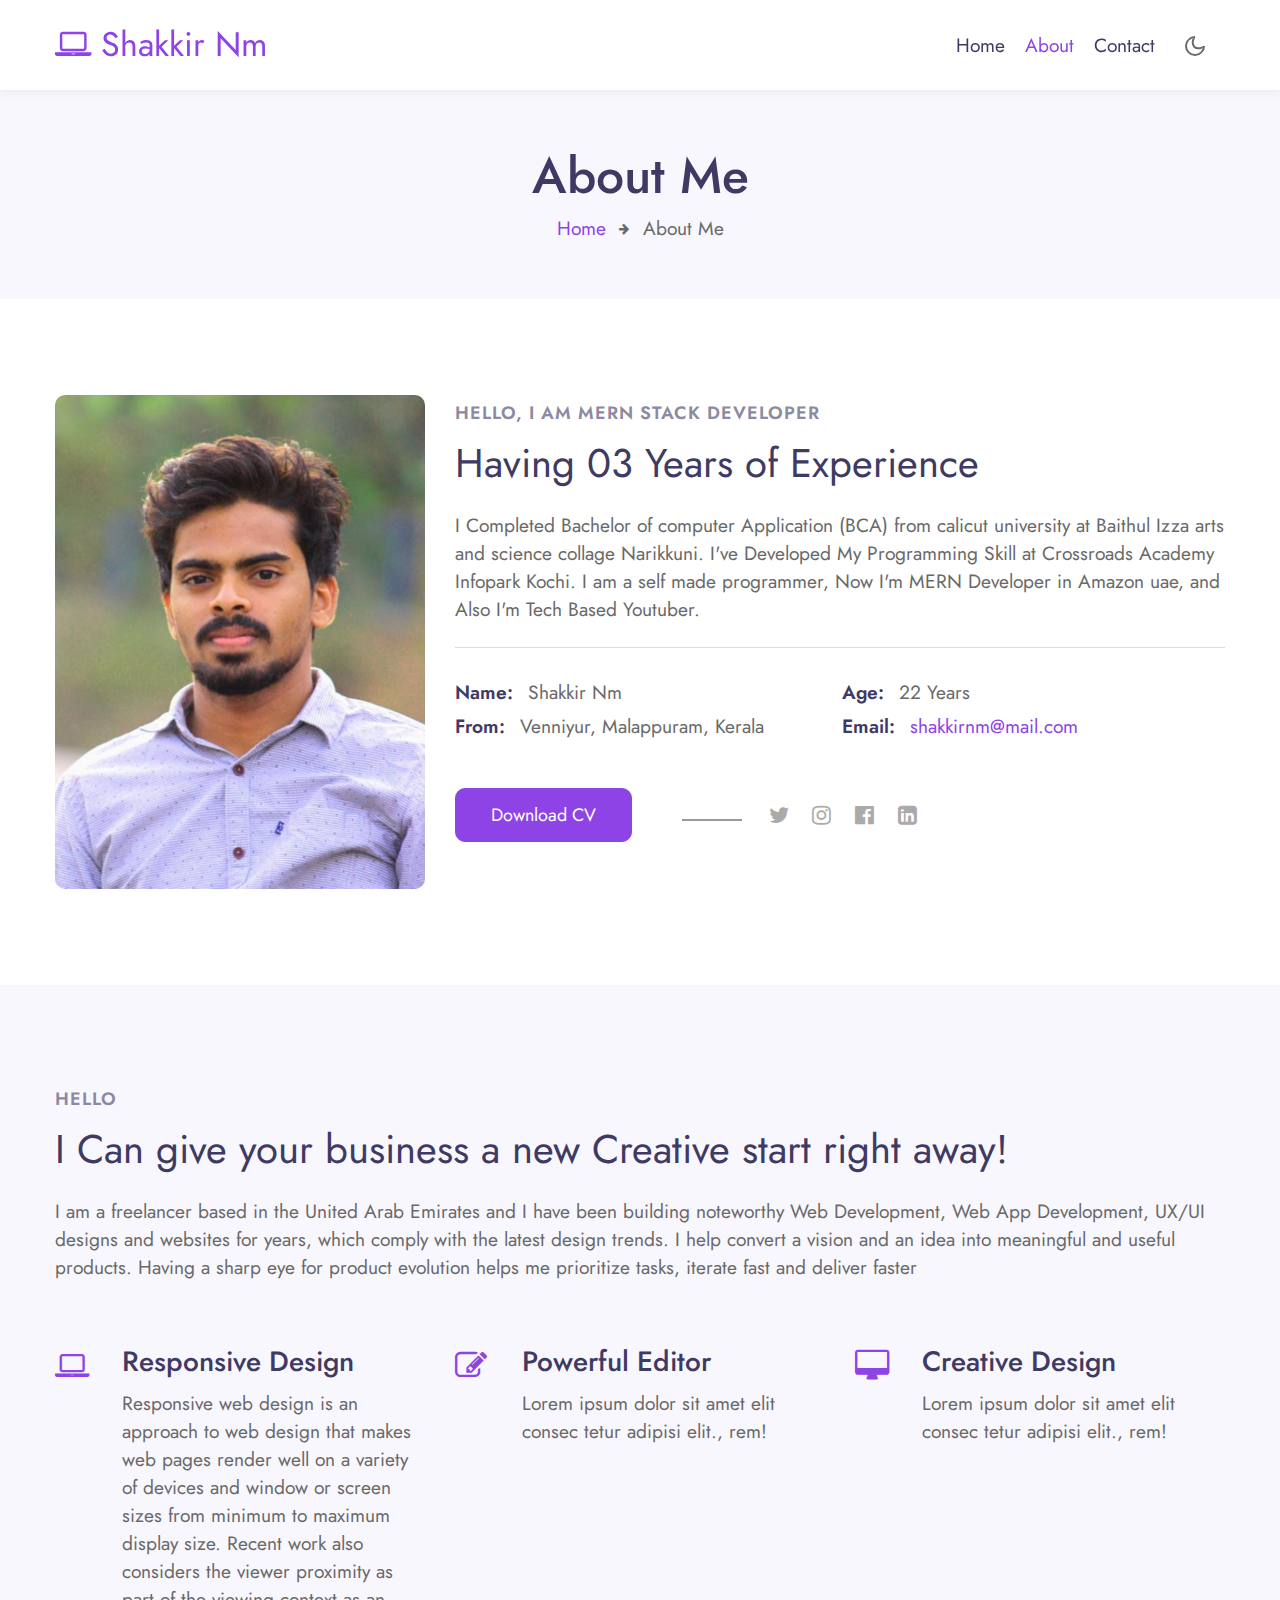
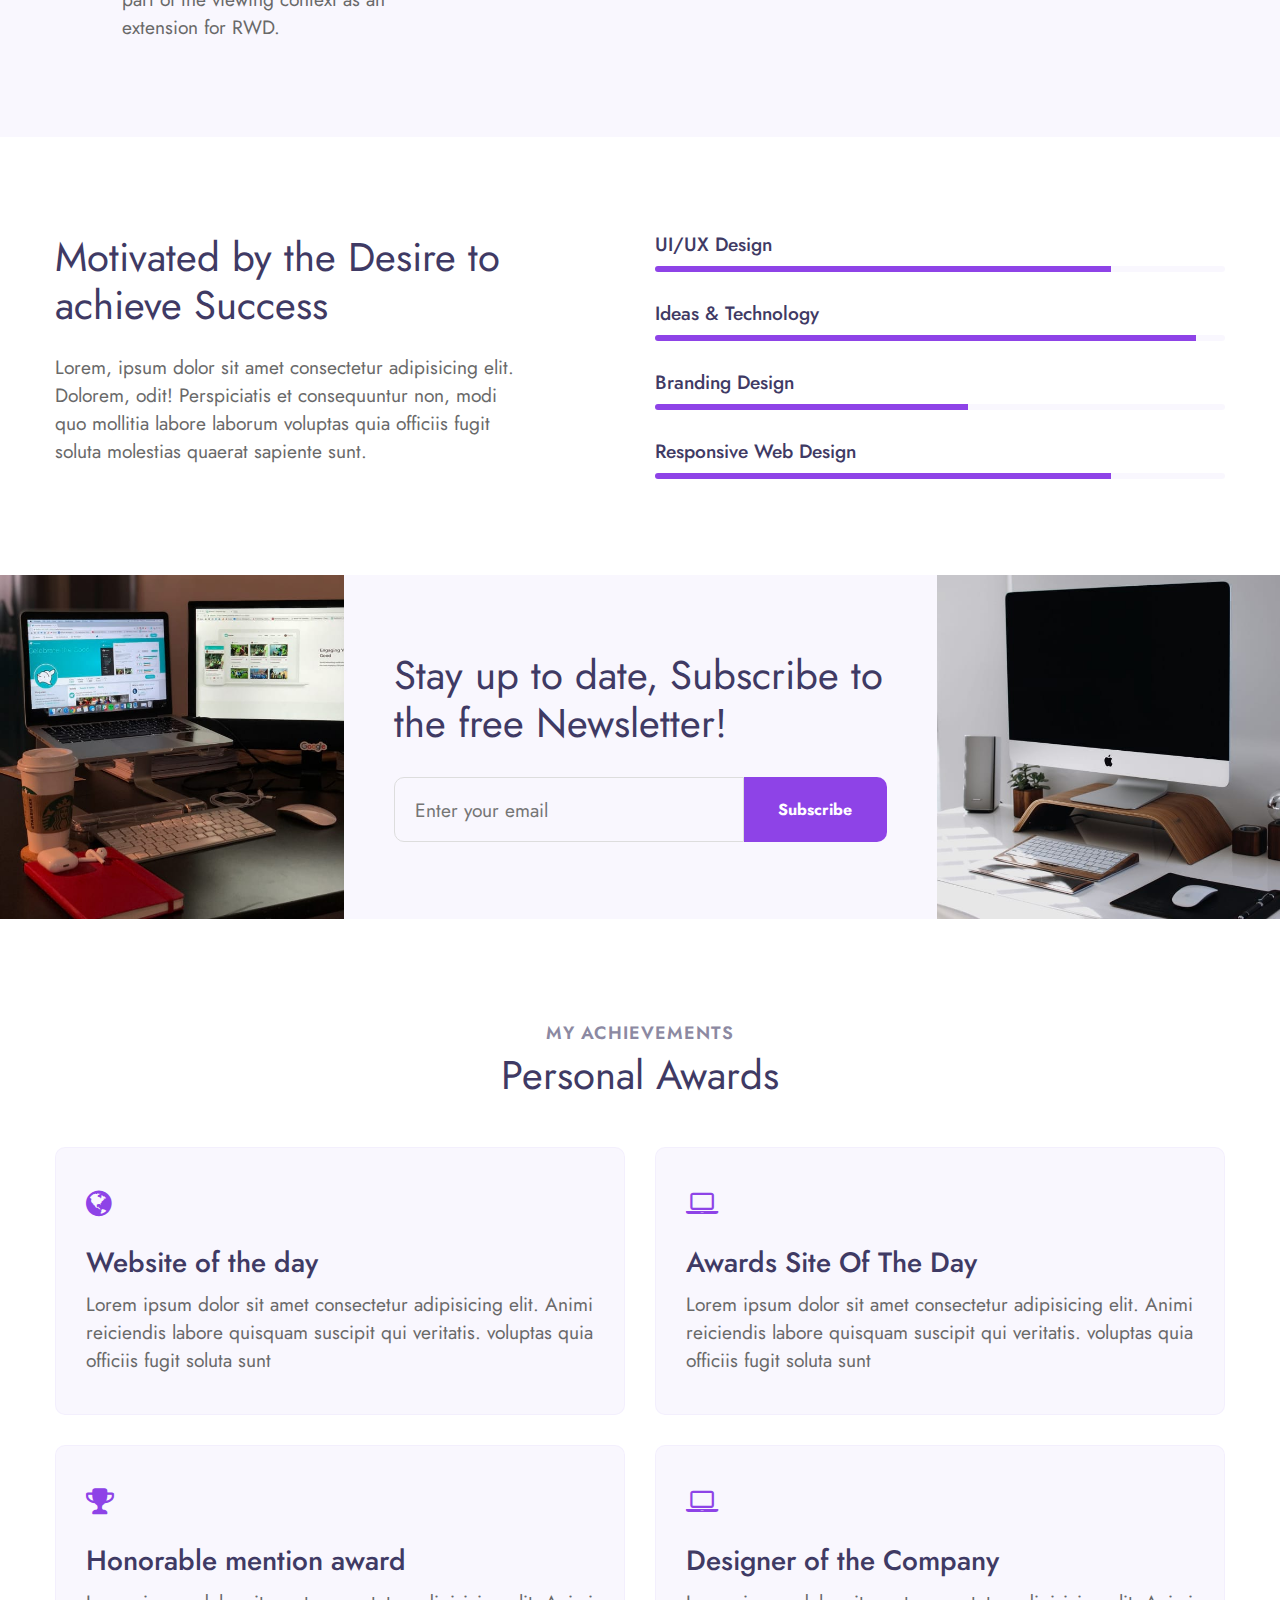
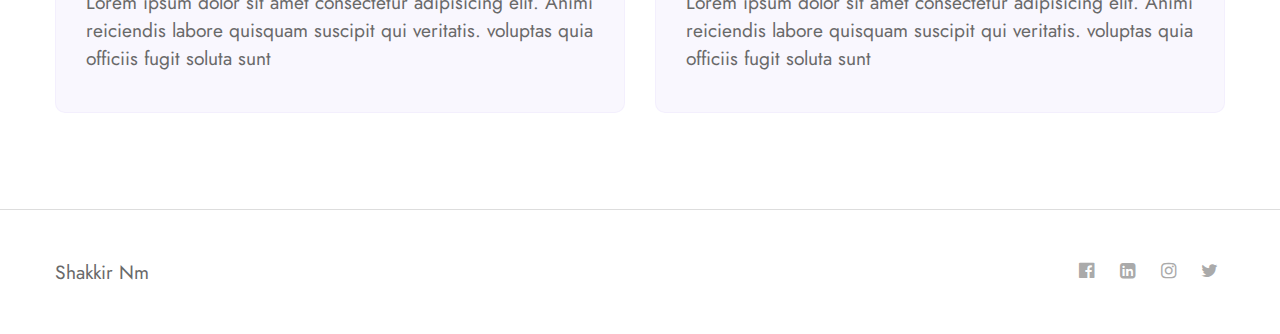
==== about.html @ e888b10f "first commit" ====
<!--
Author: W3layouts
Author URL: http://w3layouts.com
-->
<!doctype html>
<html lang="en">

<head>
  <!-- Required meta tags -->
  <meta charset="utf-8">
  <meta name="viewport" content="width=device-width, initial-scale=1, shrink-to-fit=no">

  <title>Shakkir Nm Personal Portfolio Category Bootstrap Responsive Website Template | About : W3layouts</title>

  <!-- google fonts -->  
  <link href="//fonts.googleapis.com/css2?family=Jost:wght@300;400;600&display=swap" rel="stylesheet">

  <!-- page icon --> 
  <link rel = "icon" href ="assets/images/icon.png" type ="image" sizes="16x16">

  <!-- Template CSS -->
  <link rel="stylesheet" href="assets/css/style-starter.css">

</head>

<body>
<!-- header -->
<header id="site-header" class="fixed-top">
  <div class="container">
      <nav class="navbar navbar-expand-lg stroke">
          <a class="navbar-brand" href="index.html">
              <span class="fa fa-laptop"></span> Shakkir Nm
          </a>
          <!-- if logo is image enable this   
      <a class="navbar-brand" href="#index.html">
          <img src="image-path" alt="Your logo" title="Your logo" style="height:35px;" />
      </a> -->
          <button class="navbar-toggler  collapsed bg-gradient" type="button" data-toggle="collapse"
              data-target="#navbarTogglerDemo02" aria-controls="navbarTogglerDemo02" aria-expanded="false"
              aria-label="Toggle navigation">
              <span class="navbar-toggler-icon fa icon-expand fa-bars"></span>
              <span class="navbar-toggler-icon fa icon-close fa-times"></span>
              </span>
          </button>

          <div class="collapse navbar-collapse" id="navbarTogglerDemo02">
              <ul class="navbar-nav ml-auto">
                  <li class="nav-item @@home__active">
                      <a class="nav-link" href="index.html">Home <span class="sr-only">(current)</span></a>
                  </li>
                  <li class="nav-item active">
                      <a class="nav-link" href="about.html">About</a>
                  </li>
                  <li class="nav-item @@contact__active">
                      <a class="nav-link" href="contact.html">Contact</a>
                  </li>
              </ul>
          </div>
          <!-- toggle switch for light and dark theme -->
          <div class="mobile-position">
              <nav class="navigation">
                  <div class="theme-switch-wrapper">
                      <label class="theme-switch" for="checkbox">
                          <input type="checkbox" id="checkbox">
                          <div class="mode-container">
                              <i class="gg-sun"></i>
                              <i class="gg-moon"></i>
                          </div>
                      </label>
                  </div>
              </nav>
          </div>
          <!-- //toggle switch for light and dark theme -->
      </nav>
  </div>
</header>
<!-- //header -->

<!-- about breadcrumb -->
<section class="w3l-about-breadcrumb text-center">
    <div class="breadcrumb-bg breadcrumb-bg-about py-sm-5 py-4">
        <div class="container py-2">
            <h2 class="title">About Me</h2>
            <ul class="breadcrumbs-custom-path mt-2">
                <li><a href="#url">Home</a></li>
                <li class="active"><span class="fa fa-arrow-right mx-2" aria-hidden="true"></span> About Me </li>
            </ul>
        </div>
    </div>
</section>
<!-- //about breadcrumb -->

<!-- about page about section -->
<section class="w3l-aboutblock1" id="about">
    <div class="midd-w3 py-5">
        <div class="container py-lg-5 py-md-3">
            <div class="row">
                <div class="col-lg-4">
                    <div class="position-relative">
                        <img src="assets/images/myphoto1.jpg" alt="" class="radius-image img-fluid">
                    </div>
                </div>
                <div class="col-lg-8 mt-lg-0 mt-5">
                    <h5 class="title-small mb-2">Hello, I am MERN Stack Developer</h5>
                    <h3 class="title-big">Having 03 Years of Experience</h3>
                    <p class="mt-4">I Completed Bachelor of computer Application (BCA) from calicut university at Baithul Izza arts and science collage Narikkuni.
                       I've Developed My Programming Skill at Crossroads Academy Infopark Kochi. I am a self made programmer, Now I'm MERN Developer in Amazon uae, and Also I'm Tech Based Youtuber. </p>
                    <div class="my-info mt-4">
                        <div class="single-info"><span>Name:</span>
                            <p>Shakkir Nm</p>
                        </div>
                        <div class="single-info"><span>Age:</span>
                            <p>22 Years</p>
                        </div>
                        <div class="single-info"><span>From:</span>
                            <p>Venniyur, Malappuram, Kerala</p>
                        </div>
                        <div class="single-info"><span>Email:</span>
                            <p><a href="mailto:shakkirnm@mail.com">shakkirnm@mail.com</a></p>
                        </div>
                    </div>
                    <div class="my-social mt-lg-5 mt-4">
                        <a href="#download" class="btn btn-style btn-primary">Download CV</a>
                        <ul class="social m-0 p-0">
                            <li><a href="#twitter"><span class="fa fa-twitter"></span></a></li>
                            <li><a href="#instagram"><span class="fa fa-instagram"></span></a></li>
                            <li><a href="#facebook"><span class="fa fa-facebook-official"></span></a></li>
                            <li><a href="#linkedin"><span class="fa fa-linkedin-square"></span></a></li>
                          </ul>
                    </div>
                </div>
            </div>
        </div>
    </div>
</section>
<!-- //about page about section -->

<!-- about page second section -->
<div class="py-5 w3l-resume">
    <div class="container py-lg-5 py-3">
        <h5 class="title-small mb-2"> Hello</h5>
        <h3 class="title-big mb-4">I Can give your business a new Creative start right away! </h3>
        <p>I am a freelancer based in the United Arab Emirates and I have been building noteworthy Web Development, Web App Development, UX/UI designs and websites
            for years, which comply with the latest design trends. I help convert a vision and an idea into meaningful
            and useful products. Having a sharp eye for product evolution helps me prioritize tasks, iterate fast and
            deliver faster</p>
        <div class="row features-w3pvt-main mt-5 pt-md-3" id="features">
            <div class="col-lg-4 col-md-6 feature-gird">
                <div class="row features-hny-inner-gd">
                    <div class="col-md-2 col-2 featured_grid_left">
                        <div class="icon_left_grid">
                            <span class="fa fa-laptop" aria-hidden="true"></span>
                        </div>
                    </div>
                    <div class="col-md-10 col-10 featured_grid_right_info">
                        <h4><a class="link-hny" href="#url">Responsive Design </a></h4>
                        <p>Responsive web design is an approach to web design that makes web pages render well on a variety of devices and window or screen sizes from minimum to maximum display size. Recent work also considers the viewer proximity as part of the viewing context as an extension for RWD.</p>
                    </div>
                </div>
            </div>
            <div class="col-lg-4 col-md-6 feature-gird mt-md-0 mt-4">
                <div class="row features-hny-inner-gd">
                    <div class="col-md-2 col-2 featured_grid_left">
                        <div class="icon_left_grid">
                            <span class="fa fa-pencil-square-o" aria-hidden="true"></span>
                        </div>
                    </div>
                    <div class="col-md-10 col-10 featured_grid_right_info">
                        <h4><a class="link-hny" href="#url">Powerful Editor </a></h4>
                        <p>Lorem ipsum dolor sit amet elit consec tetur adipisi elit., rem!</p>
                    </div>
                </div>
            </div>
            <div class="col-lg-4 col-md-6 feature-gird mt-lg-0 mt-md-5 mt-4">
                <div class="row features-hny-inner-gd">
                    <div class="col-md-2 col-2 featured_grid_left">
                        <div class="icon_left_grid">
                            <span class="fa fa-desktop" aria-hidden="true"></span>
                        </div>
                    </div>
                    <div class="col-md-10 col-10 featured_grid_right_info">
                        <h4><a class="link-hny" href="#url">Creative Design </a></h4>
                        <p>Lorem ipsum dolor sit amet elit consec tetur adipisi elit., rem!</p>
                    </div>
                </div>
            </div>

        </div>
    </div>
</div>
<!-- //about page about section -->

<!-- about page third section -->
<section class="w3l-content-6 py-5">
    <div class="content-6-mian py-lg-5 py-md-4">
        <div class="container">
            <div class="content-info-in row">
                <div class="content-gd col-lg-5">
                    <h3 class="title-big mb-4">Motivated by the Desire to achieve Success</h3>
                    <p>Lorem, ipsum dolor sit amet consectetur adipisicing elit. Dolorem, odit! Perspiciatis et
                        consequuntur non, modi quo mollitia labore laborum voluptas quia officiis fugit soluta molestias
                        quaerat sapiente sunt.
                    </p>
                </div>
                <div class="content-gd col-lg-6 offset-lg-1">
                    <div class="progress-info">
                        <h6 class="progress-tittle">UI/UX Design</h6>
                        <div class="progress">
                            <div class="progress-bar progress-bar-striped" role="progressbar" style="width: 80%"
                                aria-valuenow="80" aria-valuemin="0" aria-valuemax="100">
                            </div>
                        </div>
                    </div>
                    <div class="progress-info">
                        <h6 class="progress-tittle">Ideas & Technology
                        </h6>
                        <div class="progress">
                            <div class="progress-bar progress-bar-striped" role="progressbar" style="width: 95%"
                                aria-valuenow="95" aria-valuemin="0" aria-valuemax="100">
                            </div>
                        </div>
                    </div>
                    <div class="progress-info">
                        <h6 class="progress-tittle">Branding Design</h6>
                        <div class="progress">
                            <div class="progress-bar progress-bar-striped" role="progressbar" style="width: 55%"
                                aria-valuenow="55" aria-valuemin="0" aria-valuemax="100">
                            </div>
                        </div>
                    </div>
                    <div class="progress-info mb-0">
                        <h6 class="progress-tittle">Responsive Web Design</h6>
                        <div class="progress">
                            <div class="progress-bar progress-bar-striped" role="progressbar" style="width: 80%"
                                aria-valuenow="80" aria-valuemin="0" aria-valuemax="100">
                            </div>
                        </div>
                    </div>
                </div>
            </div>
        </div>
    </div>
</section>
<!-- about page third section -->

<!-- subscribe block -->
<div class="abouthy-img-grids">
    <div class="img-one">
        <img src="assets/images/g5.jpg" alt=" " class="img-fluid">
    </div>
    <div class="img-one content-mid">
        <h3 class="title-big"> Stay up to date, Subscribe to the free Newsletter! </h3>
        <form action="#url" method="GET" class="subscribe-form">
            <input type="email" name="email" placeholder="Enter your email" required>
            <button type="submit" class="btn">Subscribe</button>
          </form>

    </div>
    <div class="img-one">
        <img src="assets/images/g3.jpg" alt=" " class="img-fluid">
    </div>
</div>
<!-- //subscribe block -->

<!-- achievements block -->
<section class="w3l-services">
    <div class="w3l-achievements py-5" id="services">
        <div class="container py-lg-5">
            <h5 class="title-small text-center">My achievements</h5>
            <h3 class="title-big text-center mb-sm-5 mb-4">Personal Awards</h3>
            <div class="row">
                <div class="col-lg-6 item">
                    <div class="card">
                        <div class="box-wrap">
                            <div class="icon">
                                <span class="fa fa-globe"></span>
                            </div>
                            <h4><a href="#url">Website of the day</a></h4>
                            <p>Lorem ipsum dolor sit amet consectetur adipisicing elit. Animi reiciendis labore quisquam
                                suscipit qui veritatis. voluptas quia officiis fugit soluta sunt</p>
                        </div>
                    </div>
                </div>

                <div class="col-lg-6 item">
                    <div class="card">
                        <div class="box-wrap">
                            <div class="icon">
                                <span class="fa fa-laptop"></span>
                            </div>
                            <h4><a href="#url"> Awards Site Of The Day</a></h4>
                            <p>Lorem ipsum dolor sit amet consectetur adipisicing elit. Animi reiciendis labore quisquam
                                suscipit qui veritatis. voluptas quia officiis fugit soluta sunt</p>
                        </div>
                    </div>
                </div>

                <div class="col-lg-6 item">
                    <div class="card">
                        <div class="box-wrap mb-lg-0">
                            <div class="icon">
                                <span class="fa fa-trophy"></span>
                            </div>
                            <h4><a href="#url">Honorable mention award</a></h4>
                            <p>Lorem ipsum dolor sit amet consectetur adipisicing elit. Animi reiciendis labore quisquam
                                suscipit qui veritatis. voluptas quia officiis fugit soluta sunt</p>
                        </div>
                    </div>
                </div>

                <div class="col-lg-6 item">
                    <div class="card">
                        <div class="box-wrap mb-0">
                            <div class="icon">
                                <span class="fa fa-laptop"></span>
                            </div>
                            <h4><a href="#url">Designer of the Company</a></h4>
                            <p>Lorem ipsum dolor sit amet consectetur adipisicing elit. Animi reiciendis labore quisquam
                                suscipit qui veritatis. voluptas quia officiis fugit soluta sunt</p>
                        </div>
                    </div>
                </div>

            </div>
        </div>
    </div>
</section>
<!-- //achievements block -->

<!-- Footer -->
<section class="w3l-footer py-sm-5 py-4">
  <div class="container">
    <div class="footer-content">
      <div class="row">
        <div class="col-lg-8 footer-left">
          <p class="m-0">Shakkir Nm </p>
        </div>
        <div class="col-lg-4 footer-right text-lg-right text-center mt-lg-0 mt-3">
          <ul class="social m-0 p-0">
            <li><a href="#facebook"><span class="fa fa-facebook-official"></span></a></li>
            <li><a href="#linkedin"><span class="fa fa-linkedin-square"></span></a></li>
            <li><a href="#instagram"><span class="fa fa-instagram"></span></a></li>
            <li><a href="#twitter"><span class="fa fa-twitter"></span></a></li>
          </ul>
        </div>
      </div>
    </div>
  </div>

  <!-- move top -->
  <button onclick="topFunction()" id="movetop" title="Go to top">
    <span class="fa fa-angle-up"></span>
  </button>
  <script>
    // When the user scrolls down 20px from the top of the document, show the button
    window.onscroll = function () {
      scrollFunction()
    };

    function scrollFunction() {
      if (document.body.scrollTop > 20 || document.documentElement.scrollTop > 20) {
        document.getElementById("movetop").style.display = "block";
      } else {
        document.getElementById("movetop").style.display = "none";
      }
    }

    // When the user clicks on the button, scroll to the top of the document
    function topFunction() {
      document.body.scrollTop = 0;
      document.documentElement.scrollTop = 0;
    }
  </script>
  <!-- /move top -->
</section>
<!-- //Footer -->

<!-- all js scripts and files here -->

<script src="assets/js/theme-change.js"></script><!-- theme switch js (light and dark)-->

<script src="assets/js/jquery-3.3.1.min.js"></script><!-- default jQuery -->

<!-- /typig-text-->
<script>
  const typedTextSpan = document.querySelector(".typed-text");
  const cursorSpan = document.querySelector(".cursor");

  const textArray = ["UI/UX Designer", "Freelancer", "Web developer"];
  const typingDelay = 200;
  const erasingDelay = 10;
  const newTextDelay = 100; // Delay between current and next text
  let textArrayIndex = 0;
  let charIndex = 0;

  function type() {
    if (charIndex < textArray[textArrayIndex].length) {
      if (!cursorSpan.classList.contains("typing")) cursorSpan.classList.add("typing");
      typedTextSpan.textContent += textArray[textArrayIndex].charAt(charIndex);
      charIndex++;
      setTimeout(type, typingDelay);
    } else {
      cursorSpan.classList.remove("typing");
      setTimeout(erase, newTextDelay);
    }
  }

  function erase() {
    if (charIndex > 0) {
      // add class 'typing' if there's none
      if (!cursorSpan.classList.contains("typing")) {
        cursorSpan.classList.add("typing");
      }
      typedTextSpan.textContent = textArray[textArrayIndex].substring(0, 0);
      charIndex--;
      setTimeout(erase, erasingDelay);
    } else {
      cursorSpan.classList.remove("typing");
      textArrayIndex++;
      if (textArrayIndex >= textArray.length) textArrayIndex = 0;
      setTimeout(type, typingDelay);
    }
  }

  document.addEventListener("DOMContentLoaded", function () { // On DOM Load initiate the effect
    if (textArray.length) setTimeout(type, newTextDelay + 250);
  });
</script>
<!-- //typig-text-->

<!-- services owlcarousel -->
<script src="assets/js/owl.carousel.js"></script>

<!-- script for services -->
<script>
  $(document).ready(function () {
    $('.owl-two').owlCarousel({
      loop: true,
      margin: 30,
      nav: false,
      responsiveClass: true,
      autoplay: false,
      autoplayTimeout: 5000,
      autoplaySpeed: 1000,
      autoplayHoverPause: false,
      responsive: {
        0: {
          items: 1,
          nav: false
        },
        480: {
          items: 1,
          nav: false
        },
        700: {
          items: 1,
          nav: false
        },
        1090: {
          items: 3,
          nav: false
        }
      }
    })
  })
</script>
<!-- //script for services -->

<!-- script for tesimonials carousel slider -->
<script>
  $(document).ready(function () {
    $("#owl-demo1").owlCarousel({
      loop: true,
      margin: 20,
      nav: false,
      responsiveClass: true,
      responsive: {
        0: {
          items: 1,
          nav: false
        },
        736: {
          items: 1,
          nav: false
        },
        1000: {
          items: 2,
          nav: false,
          loop: false
        }
      }
    })
  })
</script>
<!-- //script for tesimonials carousel slider -->

<!-- video popup -->
<script src="assets/js/jquery.magnific-popup.min.js"></script>
<script>
  $(document).ready(function () {
    $('.popup-with-zoom-anim').magnificPopup({
      type: 'inline',

      fixedContentPos: false,
      fixedBgPos: true,

      overflowY: 'auto',

      closeBtnInside: true,
      preloader: false,

      midClick: true,
      removalDelay: 300,
      mainClass: 'my-mfp-zoom-in'
    });

    $('.popup-with-move-anim').magnificPopup({
      type: 'inline',

      fixedContentPos: false,
      fixedBgPos: true,

      overflowY: 'auto',

      closeBtnInside: true,
      preloader: false,

      midClick: true,
      removalDelay: 300,
      mainClass: 'my-mfp-slide-bottom'
    });
  });
</script>
<!-- //video popup -->

<!-- stats number counter-->
<script src="assets/js/jquery.waypoints.min.js"></script>
<script src="assets/js/jquery.countup.js"></script>
<script>
  $('.counter').countUp();
</script>
<!-- //stats number counter -->

<!-- disable body scroll which navbar is in active -->
<script>
  $(function () {
    $('.navbar-toggler').click(function () {
      $('body').toggleClass('noscroll');
    })
  });
</script>
<!-- disable body scroll which navbar is in active -->

<!--/MENU-JS-->
<script>
  $(window).on("scroll", function () {
    var scroll = $(window).scrollTop();

    if (scroll >= 80) {
      $("#site-header").addClass("nav-fixed");
    } else {
      $("#site-header").removeClass("nav-fixed");
    }
  });

  //Main navigation Active Class Add Remove
  $(".navbar-toggler").on("click", function () {
    $("header").toggleClass("active");
  });
  $(document).on("ready", function () {
    if ($(window).width() > 991) {
      $("header").removeClass("active");
    }
    $(window).on("resize", function () {
      if ($(window).width() > 991) {
        $("header").removeClass("active");
      }
    });
  });
</script>
<!--//MENU-JS-->

<!-- bootstrap js -->
<script src="assets/js/bootstrap.min.js"></script>

</body>

</html>
---- assets/css/style-starter.css ----
@charset "UTF-8";
/*--
Author: W3layouts
Author URL: http://w3layouts.com
--*/
/*!
 * Bootstrap v4.4.1 (https://getbootstrap.com/)
 * Copyright 2011-2019 The Bootstrap Authors
 * Copyright 2011-2019 Twitter, Inc.
 * Licensed under MIT (https://github.com/twbs/bootstrap/blob/master/LICENSE)
 */
:root {
  --blue: #007bff;
  --indigo: #6610f2;
  --purple: #6f42c1;
  --pink: #e83e8c;
  --red: #dc3545;
  --orange: #fd7e14;
  --yellow: #ffc107;
  --green: #28a745;
  --teal: #20c997;
  --cyan: #17a2b8;
  --white: #fff;
  --gray: #6c757d;
  --gray-dark: #343a40;
  --primary: #8e43e7;
  --secondary: #273c66;
  --success: #28a745;
  --info: #17a2b8;
  --warning: #ffc107;
  --danger: #dc3545;
  --light: #f8f9fa;
  --dark: #343a40;
  --breakpoint-xs: 0;
  --breakpoint-sm: 576px;
  --breakpoint-md: 768px;
  --breakpoint-lg: 992px;
  --breakpoint-xl: 1200px;
  --font-family-sans-serif: -apple-system, BlinkMacSystemFont, "Segoe UI", Roboto, "Helvetica Neue", Arial, "Noto Sans", sans-serif, "Apple Color Emoji", "Segoe UI Emoji", "Segoe UI Symbol", "Noto Color Emoji";
  --font-family-monospace: SFMono-Regular, Menlo, Monaco, Consolas, "Liberation Mono", "Courier New", monospace; }

*,
*::before,
*::after {
  box-sizing: border-box; }

html {
  font-family: sans-serif;
  line-height: 1.15;
  -webkit-text-size-adjust: 100%;
  -webkit-tap-highlight-color: rgba(0, 0, 0, 0); }

article, aside, figcaption, figure, footer, header, hgroup, main, nav, section {
  display: block; }

body {
  margin: 0;
  font-family: -apple-system, BlinkMacSystemFont, "Segoe UI", Roboto, "Helvetica Neue", Arial, "Noto Sans", sans-serif, "Apple Color Emoji", "Segoe UI Emoji", "Segoe UI Symbol", "Noto Color Emoji";
  font-size: 1rem;
  font-weight: 400;
  line-height: 1.5;
  color: #212529;
  text-align: left;
  background-color: #fff; }

[tabindex="-1"]:focus:not(:focus-visible) {
  outline: 0 !important; }

hr {
  box-sizing: content-box;
  height: 0;
  overflow: visible; }

h1, h2, h3, h4, h5, h6 {
  margin-top: 0;
  margin-bottom: 0.5rem; }

p {
  margin-top: 0;
  margin-bottom: 1rem; }

abbr[title],
abbr[data-original-title] {
  text-decoration: underline;
  -webkit-text-decoration: underline dotted;
          text-decoration: underline dotted;
  cursor: help;
  border-bottom: 0;
  -webkit-text-decoration-skip-ink: none;
          text-decoration-skip-ink: none; }

address {
  margin-bottom: 1rem;
  font-style: normal;
  line-height: inherit; }

ol,
ul,
dl {
  margin-top: 0;
  margin-bottom: 1rem; }

ol ol,
ul ul,
ol ul,
ul ol {
  margin-bottom: 0; }

dt {
  font-weight: 700; }

dd {
  margin-bottom: .5rem;
  margin-left: 0; }

blockquote {
  margin: 0 0 1rem; }

b,
strong {
  font-weight: bolder; }

small {
  font-size: 80%; }

sub,
sup {
  position: relative;
  font-size: 75%;
  line-height: 0;
  vertical-align: baseline; }

sub {
  bottom: -.25em; }

sup {
  top: -.5em; }

a {
  color: #8e43e7;
  text-decoration: none;
  background-color: transparent; }
  a:hover {
    color: #6719c4;
    text-decoration: underline; }

a:not([href]) {
  color: inherit;
  text-decoration: none; }
  a:not([href]):hover {
    color: inherit;
    text-decoration: none; }

pre,
code,
kbd,
samp {
  font-family: SFMono-Regular, Menlo, Monaco, Consolas, "Liberation Mono", "Courier New", monospace;
  font-size: 1em; }

pre {
  margin-top: 0;
  margin-bottom: 1rem;
  overflow: auto; }

figure {
  margin: 0 0 1rem; }

img {
  vertical-align: middle;
  border-style: none; }

svg {
  overflow: hidden;
  vertical-align: middle; }

table {
  border-collapse: collapse; }

caption {
  padding-top: 0.75rem;
  padding-bottom: 0.75rem;
  color: #6c757d;
  text-align: left;
  caption-side: bottom; }

th {
  text-align: inherit; }

label {
  display: inline-block;
  margin-bottom: 0.5rem; }

button {
  border-radius: 0; }

button:focus {
  outline: 1px dotted;
  outline: 5px auto -webkit-focus-ring-color; }

input,
button,
select,
optgroup,
textarea {
  margin: 0;
  font-family: inherit;
  font-size: inherit;
  line-height: inherit; }

button,
input {
  overflow: visible; }

button,
select {
  text-transform: none; }

select {
  word-wrap: normal; }

button,
[type="button"],
[type="reset"],
[type="submit"] {
  -webkit-appearance: button; }

button:not(:disabled),
[type="button"]:not(:disabled),
[type="reset"]:not(:disabled),
[type="submit"]:not(:disabled) {
  cursor: pointer; }

button::-moz-focus-inner,
[type="button"]::-moz-focus-inner,
[type="reset"]::-moz-focus-inner,
[type="submit"]::-moz-focus-inner {
  padding: 0;
  border-style: none; }

input[type="radio"],
input[type="checkbox"] {
  box-sizing: border-box;
  padding: 0; }

input[type="date"],
input[type="time"],
input[type="datetime-local"],
input[type="month"] {
  -webkit-appearance: listbox; }

textarea {
  overflow: auto;
  resize: vertical; }

fieldset {
  min-width: 0;
  padding: 0;
  margin: 0;
  border: 0; }

legend {
  display: block;
  width: 100%;
  max-width: 100%;
  padding: 0;
  margin-bottom: .5rem;
  font-size: 1.5rem;
  line-height: inherit;
  color: inherit;
  white-space: normal; }
  @media (max-width: 1200px) {
    legend {
      font-size: calc(1.275rem + 0.3vw) ; } }

progress {
  vertical-align: baseline; }

[type="number"]::-webkit-inner-spin-button,
[type="number"]::-webkit-outer-spin-button {
  height: auto; }

[type="search"] {
  outline-offset: -2px;
  -webkit-appearance: none; }

[type="search"]::-webkit-search-decoration {
  -webkit-appearance: none; }

::-webkit-file-upload-button {
  font: inherit;
  -webkit-appearance: button; }

output {
  display: inline-block; }

summary {
  display: list-item;
  cursor: pointer; }

template {
  display: none; }

[hidden] {
  display: none !important; }

h1, h2, h3, h4, h5, h6,
.h1, .h2, .h3, .h4, .h5, .h6 {
  margin-bottom: 0.5rem;
  font-weight: 500;
  line-height: 1.2; }

h1, .h1 {
  font-size: 2.5rem; }
  @media (max-width: 1200px) {
    h1, .h1 {
      font-size: calc(1.375rem + 1.5vw) ; } }

h2, .h2 {
  font-size: 2rem; }
  @media (max-width: 1200px) {
    h2, .h2 {
      font-size: calc(1.325rem + 0.9vw) ; } }

h3, .h3 {
  font-size: 1.75rem; }
  @media (max-width: 1200px) {
    h3, .h3 {
      font-size: calc(1.3rem + 0.6vw) ; } }

h4, .h4 {
  font-size: 1.5rem; }
  @media (max-width: 1200px) {
    h4, .h4 {
      font-size: calc(1.275rem + 0.3vw) ; } }

h5, .h5 {
  font-size: 1.25rem; }

h6, .h6 {
  font-size: 1rem; }

.lead {
  font-size: 1.25rem;
  font-weight: 300; }

.display-1 {
  font-size: 6rem;
  font-weight: 300;
  line-height: 1.2; }
  @media (max-width: 1200px) {
    .display-1 {
      font-size: calc(1.725rem + 5.7vw) ; } }

.display-2 {
  font-size: 5.5rem;
  font-weight: 300;
  line-height: 1.2; }
  @media (max-width: 1200px) {
    .display-2 {
      font-size: calc(1.675rem + 5.1vw) ; } }

.display-3 {
  font-size: 4.5rem;
  font-weight: 300;
  line-height: 1.2; }
  @media (max-width: 1200px) {
    .display-3 {
      font-size: calc(1.575rem + 3.9vw) ; } }

.display-4 {
  font-size: 3.5rem;
  font-weight: 300;
  line-height: 1.2; }
  @media (max-width: 1200px) {
    .display-4 {
      font-size: calc(1.475rem + 2.7vw) ; } }

hr {
  margin-top: 1rem;
  margin-bottom: 1rem;
  border: 0;
  border-top: 1px solid rgba(0, 0, 0, 0.1); }

small,
.small {
  font-size: 80%;
  font-weight: 400; }

mark,
.mark {
  padding: 0.2em;
  background-color: #fcf8e3; }

.list-unstyled {
  padding-left: 0;
  list-style: none; }

.list-inline {
  padding-left: 0;
  list-style: none; }

.list-inline-item {
  display: inline-block; }
  .list-inline-item:not(:last-child) {
    margin-right: 0.5rem; }

.initialism {
  font-size: 90%;
  text-transform: uppercase; }

.blockquote {
  margin-bottom: 1rem;
  font-size: 1.25rem; }

.blockquote-footer {
  display: block;
  font-size: 80%;
  color: #6c757d; }
  .blockquote-footer::before {
    content: "\2014\00A0"; }

.img-fluid {
  max-width: 100%;
  height: auto; }

.img-thumbnail {
  padding: 0.25rem;
  background-color: #fff;
  border: 1px solid #dee2e6;
  border-radius: 0.25rem;
  max-width: 100%;
  height: auto; }

.figure {
  display: inline-block; }

.figure-img {
  margin-bottom: 0.5rem;
  line-height: 1; }

.figure-caption {
  font-size: 90%;
  color: #6c757d; }

code {
  font-size: 87.5%;
  color: #e83e8c;
  word-wrap: break-word; }
  a > code {
    color: inherit; }

kbd {
  padding: 0.2rem 0.4rem;
  font-size: 87.5%;
  color: #fff;
  background-color: #212529;
  border-radius: 0.2rem; }
  kbd kbd {
    padding: 0;
    font-size: 100%;
    font-weight: 700; }

pre {
  display: block;
  font-size: 87.5%;
  color: #212529; }
  pre code {
    font-size: inherit;
    color: inherit;
    word-break: normal; }

.pre-scrollable {
  max-height: 340px;
  overflow-y: scroll; }

.container {
  width: 100%;
  padding-right: 15px;
  padding-left: 15px;
  margin-right: auto;
  margin-left: auto; }
  @media (min-width: 576px) {
    .container {
      max-width: 540px; } }
  @media (min-width: 768px) {
    .container {
      max-width: 720px; } }
  @media (min-width: 992px) {
    .container {
      max-width: 960px; } }
  @media (min-width: 1200px) {
    .container {
      max-width: 1140px; } }

.container-fluid, .container-sm, .container-md, .container-lg, .container-xl {
  width: 100%;
  padding-right: 15px;
  padding-left: 15px;
  margin-right: auto;
  margin-left: auto; }

@media (min-width: 576px) {
  .container, .container-sm {
    max-width: 540px; } }

@media (min-width: 768px) {
  .container, .container-sm, .container-md {
    max-width: 720px; } }

@media (min-width: 992px) {
  .container, .container-sm, .container-md, .container-lg {
    max-width: 960px; } }

@media (min-width: 1200px) {
  .container, .container-sm, .container-md, .container-lg, .container-xl {
    max-width: 1140px; } }

.row {
  display: flex;
  flex-wrap: wrap;
  margin-right: -15px;
  margin-left: -15px; }

.no-gutters {
  margin-right: 0;
  margin-left: 0; }
  .no-gutters > .col,
  .no-gutters > [class*="col-"] {
    padding-right: 0;
    padding-left: 0; }

.col-1, .col-2, .col-3, .col-4, .col-5, .col-6, .col-7, .col-8, .col-9, .col-10, .col-11, .col-12, .col,
.col-auto, .col-sm-1, .col-sm-2, .col-sm-3, .col-sm-4, .col-sm-5, .col-sm-6, .col-sm-7, .col-sm-8, .col-sm-9, .col-sm-10, .col-sm-11, .col-sm-12, .col-sm,
.col-sm-auto, .col-md-1, .col-md-2, .col-md-3, .col-md-4, .col-md-5, .col-md-6, .col-md-7, .col-md-8, .col-md-9, .col-md-10, .col-md-11, .col-md-12, .col-md,
.col-md-auto, .col-lg-1, .col-lg-2, .col-lg-3, .col-lg-4, .col-lg-5, .col-lg-6, .col-lg-7, .col-lg-8, .col-lg-9, .col-lg-10, .col-lg-11, .col-lg-12, .col-lg,
.col-lg-auto, .col-xl-1, .col-xl-2, .col-xl-3, .col-xl-4, .col-xl-5, .col-xl-6, .col-xl-7, .col-xl-8, .col-xl-9, .col-xl-10, .col-xl-11, .col-xl-12, .col-xl,
.col-xl-auto {
  position: relative;
  width: 100%;
  padding-right: 15px;
  padding-left: 15px; }

.col {
  flex-basis: 0;
  flex-grow: 1;
  max-width: 100%; }

.row-cols-1 > * {
  flex: 0 0 100%;
  max-width: 100%; }

.row-cols-2 > * {
  flex: 0 0 50%;
  max-width: 50%; }

.row-cols-3 > * {
  flex: 0 0 33.33333%;
  max-width: 33.33333%; }

.row-cols-4 > * {
  flex: 0 0 25%;
  max-width: 25%; }

.row-cols-5 > * {
  flex: 0 0 20%;
  max-width: 20%; }

.row-cols-6 > * {
  flex: 0 0 16.66667%;
  max-width: 16.66667%; }

.col-auto {
  flex: 0 0 auto;
  width: auto;
  max-width: 100%; }

.col-1 {
  flex: 0 0 8.33333%;
  max-width: 8.33333%; }

.col-2 {
  flex: 0 0 16.66667%;
  max-width: 16.66667%; }

.col-3 {
  flex: 0 0 25%;
  max-width: 25%; }

.col-4 {
  flex: 0 0 33.33333%;
  max-width: 33.33333%; }

.col-5 {
  flex: 0 0 41.66667%;
  max-width: 41.66667%; }

.col-6 {
  flex: 0 0 50%;
  max-width: 50%; }

.col-7 {
  flex: 0 0 58.33333%;
  max-width: 58.33333%; }

.col-8 {
  flex: 0 0 66.66667%;
  max-width: 66.66667%; }

.col-9 {
  flex: 0 0 75%;
  max-width: 75%; }

.col-10 {
  flex: 0 0 83.33333%;
  max-width: 83.33333%; }

.col-11 {
  flex: 0 0 91.66667%;
  max-width: 91.66667%; }

.col-12 {
  flex: 0 0 100%;
  max-width: 100%; }

.order-first {
  order: -1; }

.order-last {
  order: 13; }

.order-0 {
  order: 0; }

.order-1 {
  order: 1; }

.order-2 {
  order: 2; }

.order-3 {
  order: 3; }

.order-4 {
  order: 4; }

.order-5 {
  order: 5; }

.order-6 {
  order: 6; }

.order-7 {
  order: 7; }

.order-8 {
  order: 8; }

.order-9 {
  order: 9; }

.order-10 {
  order: 10; }

.order-11 {
  order: 11; }

.order-12 {
  order: 12; }

.offset-1 {
  margin-left: 8.33333%; }

.offset-2 {
  margin-left: 16.66667%; }

.offset-3 {
  margin-left: 25%; }

.offset-4 {
  margin-left: 33.33333%; }

.offset-5 {
  margin-left: 41.66667%; }

.offset-6 {
  margin-left: 50%; }

.offset-7 {
  margin-left: 58.33333%; }

.offset-8 {
  margin-left: 66.66667%; }

.offset-9 {
  margin-left: 75%; }

.offset-10 {
  margin-left: 83.33333%; }

.offset-11 {
  margin-left: 91.66667%; }

@media (min-width: 576px) {
  .col-sm {
    flex-basis: 0;
    flex-grow: 1;
    max-width: 100%; }
  .row-cols-sm-1 > * {
    flex: 0 0 100%;
    max-width: 100%; }
  .row-cols-sm-2 > * {
    flex: 0 0 50%;
    max-width: 50%; }
  .row-cols-sm-3 > * {
    flex: 0 0 33.33333%;
    max-width: 33.33333%; }
  .row-cols-sm-4 > * {
    flex: 0 0 25%;
    max-width: 25%; }
  .row-cols-sm-5 > * {
    flex: 0 0 20%;
    max-width: 20%; }
  .row-cols-sm-6 > * {
    flex: 0 0 16.66667%;
    max-width: 16.66667%; }
  .col-sm-auto {
    flex: 0 0 auto;
    width: auto;
    max-width: 100%; }
  .col-sm-1 {
    flex: 0 0 8.33333%;
    max-width: 8.33333%; }
  .col-sm-2 {
    flex: 0 0 16.66667%;
    max-width: 16.66667%; }
  .col-sm-3 {
    flex: 0 0 25%;
    max-width: 25%; }
  .col-sm-4 {
    flex: 0 0 33.33333%;
    max-width: 33.33333%; }
  .col-sm-5 {
    flex: 0 0 41.66667%;
    max-width: 41.66667%; }
  .col-sm-6 {
    flex: 0 0 50%;
    max-width: 50%; }
  .col-sm-7 {
    flex: 0 0 58.33333%;
    max-width: 58.33333%; }
  .col-sm-8 {
    flex: 0 0 66.66667%;
    max-width: 66.66667%; }
  .col-sm-9 {
    flex: 0 0 75%;
    max-width: 75%; }
  .col-sm-10 {
    flex: 0 0 83.33333%;
    max-width: 83.33333%; }
  .col-sm-11 {
    flex: 0 0 91.66667%;
    max-width: 91.66667%; }
  .col-sm-12 {
    flex: 0 0 100%;
    max-width: 100%; }
  .order-sm-first {
    order: -1; }
  .order-sm-last {
    order: 13; }
  .order-sm-0 {
    order: 0; }
  .order-sm-1 {
    order: 1; }
  .order-sm-2 {
    order: 2; }
  .order-sm-3 {
    order: 3; }
  .order-sm-4 {
    order: 4; }
  .order-sm-5 {
    order: 5; }
  .order-sm-6 {
    order: 6; }
  .order-sm-7 {
    order: 7; }
  .order-sm-8 {
    order: 8; }
  .order-sm-9 {
    order: 9; }
  .order-sm-10 {
    order: 10; }
  .order-sm-11 {
    order: 11; }
  .order-sm-12 {
    order: 12; }
  .offset-sm-0 {
    margin-left: 0; }
  .offset-sm-1 {
    margin-left: 8.33333%; }
  .offset-sm-2 {
    margin-left: 16.66667%; }
  .offset-sm-3 {
    margin-left: 25%; }
  .offset-sm-4 {
    margin-left: 33.33333%; }
  .offset-sm-5 {
    margin-left: 41.66667%; }
  .offset-sm-6 {
    margin-left: 50%; }
  .offset-sm-7 {
    margin-left: 58.33333%; }
  .offset-sm-8 {
    margin-left: 66.66667%; }
  .offset-sm-9 {
    margin-left: 75%; }
  .offset-sm-10 {
    margin-left: 83.33333%; }
  .offset-sm-11 {
    margin-left: 91.66667%; } }

@media (min-width: 768px) {
  .col-md {
    flex-basis: 0;
    flex-grow: 1;
    max-width: 100%; }
  .row-cols-md-1 > * {
    flex: 0 0 100%;
    max-width: 100%; }
  .row-cols-md-2 > * {
    flex: 0 0 50%;
    max-width: 50%; }
  .row-cols-md-3 > * {
    flex: 0 0 33.33333%;
    max-width: 33.33333%; }
  .row-cols-md-4 > * {
    flex: 0 0 25%;
    max-width: 25%; }
  .row-cols-md-5 > * {
    flex: 0 0 20%;
    max-width: 20%; }
  .row-cols-md-6 > * {
    flex: 0 0 16.66667%;
    max-width: 16.66667%; }
  .col-md-auto {
    flex: 0 0 auto;
    width: auto;
    max-width: 100%; }
  .col-md-1 {
    flex: 0 0 8.33333%;
    max-width: 8.33333%; }
  .col-md-2 {
    flex: 0 0 16.66667%;
    max-width: 16.66667%; }
  .col-md-3 {
    flex: 0 0 25%;
    max-width: 25%; }
  .col-md-4 {
    flex: 0 0 33.33333%;
    max-width: 33.33333%; }
  .col-md-5 {
    flex: 0 0 41.66667%;
    max-width: 41.66667%; }
  .col-md-6 {
    flex: 0 0 50%;
    max-width: 50%; }
  .col-md-7 {
    flex: 0 0 58.33333%;
    max-width: 58.33333%; }
  .col-md-8 {
    flex: 0 0 66.66667%;
    max-width: 66.66667%; }
  .col-md-9 {
    flex: 0 0 75%;
    max-width: 75%; }
  .col-md-10 {
    flex: 0 0 83.33333%;
    max-width: 83.33333%; }
  .col-md-11 {
    flex: 0 0 91.66667%;
    max-width: 91.66667%; }
  .col-md-12 {
    flex: 0 0 100%;
    max-width: 100%; }
  .order-md-first {
    order: -1; }
  .order-md-last {
    order: 13; }
  .order-md-0 {
    order: 0; }
  .order-md-1 {
    order: 1; }
  .order-md-2 {
    order: 2; }
  .order-md-3 {
    order: 3; }
  .order-md-4 {
    order: 4; }
  .order-md-5 {
    order: 5; }
  .order-md-6 {
    order: 6; }
  .order-md-7 {
    order: 7; }
  .order-md-8 {
    order: 8; }
  .order-md-9 {
    order: 9; }
  .order-md-10 {
    order: 10; }
  .order-md-11 {
    order: 11; }
  .order-md-12 {
    order: 12; }
  .offset-md-0 {
    margin-left: 0; }
  .offset-md-1 {
    margin-left: 8.33333%; }
  .offset-md-2 {
    margin-left: 16.66667%; }
  .offset-md-3 {
    margin-left: 25%; }
  .offset-md-4 {
    margin-left: 33.33333%; }
  .offset-md-5 {
    margin-left: 41.66667%; }
  .offset-md-6 {
    margin-left: 50%; }
  .offset-md-7 {
    margin-left: 58.33333%; }
  .offset-md-8 {
    margin-left: 66.66667%; }
  .offset-md-9 {
    margin-left: 75%; }
  .offset-md-10 {
    margin-left: 83.33333%; }
  .offset-md-11 {
    margin-left: 91.66667%; } }

@media (min-width: 992px) {
  .col-lg {
    flex-basis: 0;
    flex-grow: 1;
    max-width: 100%; }
  .row-cols-lg-1 > * {
    flex: 0 0 100%;
    max-width: 100%; }
  .row-cols-lg-2 > * {
    flex: 0 0 50%;
    max-width: 50%; }
  .row-cols-lg-3 > * {
    flex: 0 0 33.33333%;
    max-width: 33.33333%; }
  .row-cols-lg-4 > * {
    flex: 0 0 25%;
    max-width: 25%; }
  .row-cols-lg-5 > * {
    flex: 0 0 20%;
    max-width: 20%; }
  .row-cols-lg-6 > * {
    flex: 0 0 16.66667%;
    max-width: 16.66667%; }
  .col-lg-auto {
    flex: 0 0 auto;
    width: auto;
    max-width: 100%; }
  .col-lg-1 {
    flex: 0 0 8.33333%;
    max-width: 8.33333%; }
  .col-lg-2 {
    flex: 0 0 16.66667%;
    max-width: 16.66667%; }
  .col-lg-3 {
    flex: 0 0 25%;
    max-width: 25%; }
  .col-lg-4 {
    flex: 0 0 33.33333%;
    max-width: 33.33333%; }
  .col-lg-5 {
    flex: 0 0 41.66667%;
    max-width: 41.66667%; }
  .col-lg-6 {
    flex: 0 0 50%;
    max-width: 50%; }
  .col-lg-7 {
    flex: 0 0 58.33333%;
    max-width: 58.33333%; }
  .col-lg-8 {
    flex: 0 0 66.66667%;
    max-width: 66.66667%; }
  .col-lg-9 {
    flex: 0 0 75%;
    max-width: 75%; }
  .col-lg-10 {
    flex: 0 0 83.33333%;
    max-width: 83.33333%; }
  .col-lg-11 {
    flex: 0 0 91.66667%;
    max-width: 91.66667%; }
  .col-lg-12 {
    flex: 0 0 100%;
    max-width: 100%; }
  .order-lg-first {
    order: -1; }
  .order-lg-last {
    order: 13; }
  .order-lg-0 {
    order: 0; }
  .order-lg-1 {
    order: 1; }
  .order-lg-2 {
    order: 2; }
  .order-lg-3 {
    order: 3; }
  .order-lg-4 {
    order: 4; }
  .order-lg-5 {
    order: 5; }
  .order-lg-6 {
    order: 6; }
  .order-lg-7 {
    order: 7; }
  .order-lg-8 {
    order: 8; }
  .order-lg-9 {
    order: 9; }
  .order-lg-10 {
    order: 10; }
  .order-lg-11 {
    order: 11; }
  .order-lg-12 {
    order: 12; }
  .offset-lg-0 {
    margin-left: 0; }
  .offset-lg-1 {
    margin-left: 8.33333%; }
  .offset-lg-2 {
    margin-left: 16.66667%; }
  .offset-lg-3 {
    margin-left: 25%; }
  .offset-lg-4 {
    margin-left: 33.33333%; }
  .offset-lg-5 {
    margin-left: 41.66667%; }
  .offset-lg-6 {
    margin-left: 50%; }
  .offset-lg-7 {
    margin-left: 58.33333%; }
  .offset-lg-8 {
    margin-left: 66.66667%; }
  .offset-lg-9 {
    margin-left: 75%; }
  .offset-lg-10 {
    margin-left: 83.33333%; }
  .offset-lg-11 {
    margin-left: 91.66667%; } }

@media (min-width: 1200px) {
  .col-xl {
    flex-basis: 0;
    flex-grow: 1;
    max-width: 100%; }
  .row-cols-xl-1 > * {
    flex: 0 0 100%;
    max-width: 100%; }
  .row-cols-xl-2 > * {
    flex: 0 0 50%;
    max-width: 50%; }
  .row-cols-xl-3 > * {
    flex: 0 0 33.33333%;
    max-width: 33.33333%; }
  .row-cols-xl-4 > * {
    flex: 0 0 25%;
    max-width: 25%; }
  .row-cols-xl-5 > * {
    flex: 0 0 20%;
    max-width: 20%; }
  .row-cols-xl-6 > * {
    flex: 0 0 16.66667%;
    max-width: 16.66667%; }
  .col-xl-auto {
    flex: 0 0 auto;
    width: auto;
    max-width: 100%; }
  .col-xl-1 {
    flex: 0 0 8.33333%;
    max-width: 8.33333%; }
  .col-xl-2 {
    flex: 0 0 16.66667%;
    max-width: 16.66667%; }
  .col-xl-3 {
    flex: 0 0 25%;
    max-width: 25%; }
  .col-xl-4 {
    flex: 0 0 33.33333%;
    max-width: 33.33333%; }
  .col-xl-5 {
    flex: 0 0 41.66667%;
    max-width: 41.66667%; }
  .col-xl-6 {
    flex: 0 0 50%;
    max-width: 50%; }
  .col-xl-7 {
    flex: 0 0 58.33333%;
    max-width: 58.33333%; }
  .col-xl-8 {
    flex: 0 0 66.66667%;
    max-width: 66.66667%; }
  .col-xl-9 {
    flex: 0 0 75%;
    max-width: 75%; }
  .col-xl-10 {
    flex: 0 0 83.33333%;
    max-width: 83.33333%; }
  .col-xl-11 {
    flex: 0 0 91.66667%;
    max-width: 91.66667%; }
  .col-xl-12 {
    flex: 0 0 100%;
    max-width: 100%; }
  .order-xl-first {
    order: -1; }
  .order-xl-last {
    order: 13; }
  .order-xl-0 {
    order: 0; }
  .order-xl-1 {
    order: 1; }
  .order-xl-2 {
    order: 2; }
  .order-xl-3 {
    order: 3; }
  .order-xl-4 {
    order: 4; }
  .order-xl-5 {
    order: 5; }
  .order-xl-6 {
    order: 6; }
  .order-xl-7 {
    order: 7; }
  .order-xl-8 {
    order: 8; }
  .order-xl-9 {
    order: 9; }
  .order-xl-10 {
    order: 10; }
  .order-xl-11 {
    order: 11; }
  .order-xl-12 {
    order: 12; }
  .offset-xl-0 {
    margin-left: 0; }
  .offset-xl-1 {
    margin-left: 8.33333%; }
  .offset-xl-2 {
    margin-left: 16.66667%; }
  .offset-xl-3 {
    margin-left: 25%; }
  .offset-xl-4 {
    margin-left: 33.33333%; }
  .offset-xl-5 {
    margin-left: 41.66667%; }
  .offset-xl-6 {
    margin-left: 50%; }
  .offset-xl-7 {
    margin-left: 58.33333%; }
  .offset-xl-8 {
    margin-left: 66.66667%; }
  .offset-xl-9 {
    margin-left: 75%; }
  .offset-xl-10 {
    margin-left: 83.33333%; }
  .offset-xl-11 {
    margin-left: 91.66667%; } }

.table {
  width: 100%;
  margin-bottom: 1rem;
  color: #212529; }
  .table th,
  .table td {
    padding: 0.75rem;
    vertical-align: top;
    border-top: 1px solid #dee2e6; }
  .table thead th {
    vertical-align: bottom;
    border-bottom: 2px solid #dee2e6; }
  .table tbody + tbody {
    border-top: 2px solid #dee2e6; }

.table-sm th,
.table-sm td {
  padding: 0.3rem; }

.table-bordered {
  border: 1px solid #dee2e6; }
  .table-bordered th,
  .table-bordered td {
    border: 1px solid #dee2e6; }
  .table-bordered thead th,
  .table-bordered thead td {
    border-bottom-width: 2px; }

.table-borderless th,
.table-borderless td,
.table-borderless thead th,
.table-borderless tbody + tbody {
  border: 0; }

.table-striped tbody tr:nth-of-type(odd) {
  background-color: rgba(0, 0, 0, 0.05); }

.table-hover tbody tr:hover {
  color: #212529;
  background-color: rgba(0, 0, 0, 0.075); }

.table-primary,
.table-primary > th,
.table-primary > td {
  background-color: #dfcaf8; }

.table-primary th,
.table-primary td,
.table-primary thead th,
.table-primary tbody + tbody {
  border-color: #c49df3; }

.table-hover .table-primary:hover {
  background-color: #d1b3f5; }
  .table-hover .table-primary:hover > td,
  .table-hover .table-primary:hover > th {
    background-color: #d1b3f5; }

.table-secondary,
.table-secondary > th,
.table-secondary > td {
  background-color: #c3c8d4; }

.table-secondary th,
.table-secondary td,
.table-secondary thead th,
.table-secondary tbody + tbody {
  border-color: #8f9aaf; }

.table-hover .table-secondary:hover {
  background-color: #b4bac9; }
  .table-hover .table-secondary:hover > td,
  .table-hover .table-secondary:hover > th {
    background-color: #b4bac9; }

.table-success,
.table-success > th,
.table-success > td {
  background-color: #c3e6cb; }

.table-success th,
.table-success td,
.table-success thead th,
.table-success tbody + tbody {
  border-color: #8fd19e; }

.table-hover .table-success:hover {
  background-color: #b1dfbb; }
  .table-hover .table-success:hover > td,
  .table-hover .table-success:hover > th {
    background-color: #b1dfbb; }

.table-info,
.table-info > th,
.table-info > td {
  background-color: #bee5eb; }

.table-info th,
.table-info td,
.table-info thead th,
.table-info tbody + tbody {
  border-color: #86cfda; }

.table-hover .table-info:hover {
  background-color: #abdde5; }
  .table-hover .table-info:hover > td,
  .table-hover .table-info:hover > th {
    background-color: #abdde5; }

.table-warning,
.table-warning > th,
.table-warning > td {
  background-color: #ffeeba; }

.table-warning th,
.table-warning td,
.table-warning thead th,
.table-warning tbody + tbody {
  border-color: #ffdf7e; }

.table-hover .table-warning:hover {
  background-color: #ffe8a1; }
  .table-hover .table-warning:hover > td,
  .table-hover .table-warning:hover > th {
    background-color: #ffe8a1; }

.table-danger,
.table-danger > th,
.table-danger > td {
  background-color: #f5c6cb; }

.table-danger th,
.table-danger td,
.table-danger thead th,
.table-danger tbody + tbody {
  border-color: #ed969e; }

.table-hover .table-danger:hover {
  background-color: #f1b0b7; }
  .table-hover .table-danger:hover > td,
  .table-hover .table-danger:hover > th {
    background-color: #f1b0b7; }

.table-light,
.table-light > th,
.table-light > td {
  background-color: #fdfdfe; }

.table-light th,
.table-light td,
.table-light thead th,
.table-light tbody + tbody {
  border-color: #fbfcfc; }

.table-hover .table-light:hover {
  background-color: #ececf6; }
  .table-hover .table-light:hover > td,
  .table-hover .table-light:hover > th {
    background-color: #ececf6; }

.table-dark,
.table-dark > th,
.table-dark > td {
  background-color: #c6c8ca; }

.table-dark th,
.table-dark td,
.table-dark thead th,
.table-dark tbody + tbody {
  border-color: #95999c; }

.table-hover .table-dark:hover {
  background-color: #b9bbbe; }
  .table-hover .table-dark:hover > td,
  .table-hover .table-dark:hover > th {
    background-color: #b9bbbe; }

.table-active,
.table-active > th,
.table-active > td {
  background-color: rgba(0, 0, 0, 0.075); }

.table-hover .table-active:hover {
  background-color: rgba(0, 0, 0, 0.075); }
  .table-hover .table-active:hover > td,
  .table-hover .table-active:hover > th {
    background-color: rgba(0, 0, 0, 0.075); }

.table .thead-dark th {
  color: #fff;
  background-color: #343a40;
  border-color: #454d55; }

.table .thead-light th {
  color: #495057;
  background-color: #e9ecef;
  border-color: #dee2e6; }

.table-dark {
  color: #fff;
  background-color: #343a40; }
  .table-dark th,
  .table-dark td,
  .table-dark thead th {
    border-color: #454d55; }
  .table-dark.table-bordered {
    border: 0; }
  .table-dark.table-striped tbody tr:nth-of-type(odd) {
    background-color: rgba(255, 255, 255, 0.05); }
  .table-dark.table-hover tbody tr:hover {
    color: #fff;
    background-color: rgba(255, 255, 255, 0.075); }

@media (max-width: 575.98px) {
  .table-responsive-sm {
    display: block;
    width: 100%;
    overflow-x: auto;
    -webkit-overflow-scrolling: touch; }
    .table-responsive-sm > .table-bordered {
      border: 0; } }

@media (max-width: 767.98px) {
  .table-responsive-md {
    display: block;
    width: 100%;
    overflow-x: auto;
    -webkit-overflow-scrolling: touch; }
    .table-responsive-md > .table-bordered {
      border: 0; } }

@media (max-width: 991.98px) {
  .table-responsive-lg {
    display: block;
    width: 100%;
    overflow-x: auto;
    -webkit-overflow-scrolling: touch; }
    .table-responsive-lg > .table-bordered {
      border: 0; } }

@media (max-width: 1199.98px) {
  .table-responsive-xl {
    display: block;
    width: 100%;
    overflow-x: auto;
    -webkit-overflow-scrolling: touch; }
    .table-responsive-xl > .table-bordered {
      border: 0; } }

.table-responsive {
  display: block;
  width: 100%;
  overflow-x: auto;
  -webkit-overflow-scrolling: touch; }
  .table-responsive > .table-bordered {
    border: 0; }

.form-control {
  display: block;
  width: 100%;
  height: calc(1.5em + 0.75rem + 2px);
  padding: 0.375rem 0.75rem;
  font-size: 1rem;
  font-weight: 400;
  line-height: 1.5;
  color: #495057;
  background-color: #fff;
  background-clip: padding-box;
  border: 1px solid #ced4da;
  border-radius: 0.25rem;
  transition: border-color 0.15s ease-in-out, box-shadow 0.15s ease-in-out; }
  @media (prefers-reduced-motion: reduce) {
    .form-control {
      transition: none; } }
  .form-control::-ms-expand {
    background-color: transparent;
    border: 0; }
  .form-control:-moz-focusring {
    color: transparent;
    text-shadow: 0 0 0 #495057; }
  .form-control:focus {
    color: #495057;
    background-color: #fff;
    border-color: #d2b4f5;
    outline: 0;
    box-shadow: 0 0 0 0.2rem rgba(142, 67, 231, 0.25); }
  .form-control::-webkit-input-placeholder {
    color: #6c757d;
    opacity: 1; }
  .form-control::-moz-placeholder {
    color: #6c757d;
    opacity: 1; }
  .form-control:-ms-input-placeholder {
    color: #6c757d;
    opacity: 1; }
  .form-control::-ms-input-placeholder {
    color: #6c757d;
    opacity: 1; }
  .form-control::placeholder {
    color: #6c757d;
    opacity: 1; }
  .form-control:disabled, .form-control[readonly] {
    background-color: #e9ecef;
    opacity: 1; }

select.form-control:focus::-ms-value {
  color: #495057;
  background-color: #fff; }

.form-control-file,
.form-control-range {
  display: block;
  width: 100%; }

.col-form-label {
  padding-top: calc(0.375rem + 1px);
  padding-bottom: calc(0.375rem + 1px);
  margin-bottom: 0;
  font-size: inherit;
  line-height: 1.5; }

.col-form-label-lg {
  padding-top: calc(0.5rem + 1px);
  padding-bottom: calc(0.5rem + 1px);
  font-size: 1.25rem;
  line-height: 1.5; }

.col-form-label-sm {
  padding-top: calc(0.25rem + 1px);
  padding-bottom: calc(0.25rem + 1px);
  font-size: 0.875rem;
  line-height: 1.5; }

.form-control-plaintext {
  display: block;
  width: 100%;
  padding: 0.375rem 0;
  margin-bottom: 0;
  font-size: 1rem;
  line-height: 1.5;
  color: #212529;
  background-color: transparent;
  border: solid transparent;
  border-width: 1px 0; }
  .form-control-plaintext.form-control-sm, .form-control-plaintext.form-control-lg {
    padding-right: 0;
    padding-left: 0; }

.form-control-sm {
  height: calc(1.5em + 0.5rem + 2px);
  padding: 0.25rem 0.5rem;
  font-size: 0.875rem;
  line-height: 1.5;
  border-radius: 0.2rem; }

.form-control-lg {
  height: calc(1.5em + 1rem + 2px);
  padding: 0.5rem 1rem;
  font-size: 1.25rem;
  line-height: 1.5;
  border-radius: 0.3rem; }

select.form-control[size], select.form-control[multiple] {
  height: auto; }

textarea.form-control {
  height: auto; }

.form-group {
  margin-bottom: 1rem; }

.form-text {
  display: block;
  margin-top: 0.25rem; }

.form-row {
  display: flex;
  flex-wrap: wrap;
  margin-right: -5px;
  margin-left: -5px; }
  .form-row > .col,
  .form-row > [class*="col-"] {
    padding-right: 5px;
    padding-left: 5px; }

.form-check {
  position: relative;
  display: block;
  padding-left: 1.25rem; }

.form-check-input {
  position: absolute;
  margin-top: 0.3rem;
  margin-left: -1.25rem; }
  .form-check-input[disabled] ~ .form-check-label,
  .form-check-input:disabled ~ .form-check-label {
    color: #6c757d; }

.form-check-label {
  margin-bottom: 0; }

.form-check-inline {
  display: inline-flex;
  align-items: center;
  padding-left: 0;
  margin-right: 0.75rem; }
  .form-check-inline .form-check-input {
    position: static;
    margin-top: 0;
    margin-right: 0.3125rem;
    margin-left: 0; }

.valid-feedback {
  display: none;
  width: 100%;
  margin-top: 0.25rem;
  font-size: 80%;
  color: #28a745; }

.valid-tooltip {
  position: absolute;
  top: 100%;
  z-index: 5;
  display: none;
  max-width: 100%;
  padding: 0.25rem 0.5rem;
  margin-top: .1rem;
  font-size: 0.875rem;
  line-height: 1.5;
  color: #fff;
  background-color: rgba(40, 167, 69, 0.9);
  border-radius: 0.25rem; }

.was-validated :valid ~ .valid-feedback,
.was-validated :valid ~ .valid-tooltip,
.is-valid ~ .valid-feedback,
.is-valid ~ .valid-tooltip {
  display: block; }

.was-validated .form-control:valid, .form-control.is-valid {
  border-color: #28a745;
  padding-right: calc(1.5em + 0.75rem);
  background-image: url("data:image/svg+xml,%3csvg xmlns='http://www.w3.org/2000/svg' width='8' height='8' viewBox='0 0 8 8'%3e%3cpath fill='%2328a745' d='M2.3 6.73L.6 4.53c-.4-1.04.46-1.4 1.1-.8l1.1 1.4 3.4-3.8c.6-.63 1.6-.27 1.2.7l-4 4.6c-.43.5-.8.4-1.1.1z'/%3e%3c/svg%3e");
  background-repeat: no-repeat;
  background-position: right calc(0.375em + 0.1875rem) center;
  background-size: calc(0.75em + 0.375rem) calc(0.75em + 0.375rem); }
  .was-validated .form-control:valid:focus, .form-control.is-valid:focus {
    border-color: #28a745;
    box-shadow: 0 0 0 0.2rem rgba(40, 167, 69, 0.25); }

.was-validated textarea.form-control:valid, textarea.form-control.is-valid {
  padding-right: calc(1.5em + 0.75rem);
  background-position: top calc(0.375em + 0.1875rem) right calc(0.375em + 0.1875rem); }

.was-validated .custom-select:valid, .custom-select.is-valid {
  border-color: #28a745;
  padding-right: calc(0.75em + 2.3125rem);
  background: url("data:image/svg+xml,%3csvg xmlns='http://www.w3.org/2000/svg' width='4' height='5' viewBox='0 0 4 5'%3e%3cpath fill='%23343a40' d='M2 0L0 2h4zm0 5L0 3h4z'/%3e%3c/svg%3e") no-repeat right 0.75rem center/8px 10px, url("data:image/svg+xml,%3csvg xmlns='http://www.w3.org/2000/svg' width='8' height='8' viewBox='0 0 8 8'%3e%3cpath fill='%2328a745' d='M2.3 6.73L.6 4.53c-.4-1.04.46-1.4 1.1-.8l1.1 1.4 3.4-3.8c.6-.63 1.6-.27 1.2.7l-4 4.6c-.43.5-.8.4-1.1.1z'/%3e%3c/svg%3e") #fff no-repeat center right 1.75rem/calc(0.75em + 0.375rem) calc(0.75em + 0.375rem); }
  .was-validated .custom-select:valid:focus, .custom-select.is-valid:focus {
    border-color: #28a745;
    box-shadow: 0 0 0 0.2rem rgba(40, 167, 69, 0.25); }

.was-validated .form-check-input:valid ~ .form-check-label, .form-check-input.is-valid ~ .form-check-label {
  color: #28a745; }

.was-validated .form-check-input:valid ~ .valid-feedback,
.was-validated .form-check-input:valid ~ .valid-tooltip, .form-check-input.is-valid ~ .valid-feedback,
.form-check-input.is-valid ~ .valid-tooltip {
  display: block; }

.was-validated .custom-control-input:valid ~ .custom-control-label, .custom-control-input.is-valid ~ .custom-control-label {
  color: #28a745; }
  .was-validated .custom-control-input:valid ~ .custom-control-label::before, .custom-control-input.is-valid ~ .custom-control-label::before {
    border-color: #28a745; }

.was-validated .custom-control-input:valid:checked ~ .custom-control-label::before, .custom-control-input.is-valid:checked ~ .custom-control-label::before {
  border-color: #34ce57;
  background-color: #34ce57; }

.was-validated .custom-control-input:valid:focus ~ .custom-control-label::before, .custom-control-input.is-valid:focus ~ .custom-control-label::before {
  box-shadow: 0 0 0 0.2rem rgba(40, 167, 69, 0.25); }

.was-validated .custom-control-input:valid:focus:not(:checked) ~ .custom-control-label::before, .custom-control-input.is-valid:focus:not(:checked) ~ .custom-control-label::before {
  border-color: #28a745; }

.was-validated .custom-file-input:valid ~ .custom-file-label, .custom-file-input.is-valid ~ .custom-file-label {
  border-color: #28a745; }

.was-validated .custom-file-input:valid:focus ~ .custom-file-label, .custom-file-input.is-valid:focus ~ .custom-file-label {
  border-color: #28a745;
  box-shadow: 0 0 0 0.2rem rgba(40, 167, 69, 0.25); }

.invalid-feedback {
  display: none;
  width: 100%;
  margin-top: 0.25rem;
  font-size: 80%;
  color: #dc3545; }

.invalid-tooltip {
  position: absolute;
  top: 100%;
  z-index: 5;
  display: none;
  max-width: 100%;
  padding: 0.25rem 0.5rem;
  margin-top: .1rem;
  font-size: 0.875rem;
  line-height: 1.5;
  color: #fff;
  background-color: rgba(220, 53, 69, 0.9);
  border-radius: 0.25rem; }

.was-validated :invalid ~ .invalid-feedback,
.was-validated :invalid ~ .invalid-tooltip,
.is-invalid ~ .invalid-feedback,
.is-invalid ~ .invalid-tooltip {
  display: block; }

.was-validated .form-control:invalid, .form-control.is-invalid {
  border-color: #dc3545;
  padding-right: calc(1.5em + 0.75rem);
  background-image: url("data:image/svg+xml,%3csvg xmlns='http://www.w3.org/2000/svg' width='12' height='12' fill='none' stroke='%23dc3545' viewBox='0 0 12 12'%3e%3ccircle cx='6' cy='6' r='4.5'/%3e%3cpath stroke-linejoin='round' d='M5.8 3.6h.4L6 6.5z'/%3e%3ccircle cx='6' cy='8.2' r='.6' fill='%23dc3545' stroke='none'/%3e%3c/svg%3e");
  background-repeat: no-repeat;
  background-position: right calc(0.375em + 0.1875rem) center;
  background-size: calc(0.75em + 0.375rem) calc(0.75em + 0.375rem); }
  .was-validated .form-control:invalid:focus, .form-control.is-invalid:focus {
    border-color: #dc3545;
    box-shadow: 0 0 0 0.2rem rgba(220, 53, 69, 0.25); }

.was-validated textarea.form-control:invalid, textarea.form-control.is-invalid {
  padding-right: calc(1.5em + 0.75rem);
  background-position: top calc(0.375em + 0.1875rem) right calc(0.375em + 0.1875rem); }

.was-validated .custom-select:invalid, .custom-select.is-invalid {
  border-color: #dc3545;
  padding-right: calc(0.75em + 2.3125rem);
  background: url("data:image/svg+xml,%3csvg xmlns='http://www.w3.org/2000/svg' width='4' height='5' viewBox='0 0 4 5'%3e%3cpath fill='%23343a40' d='M2 0L0 2h4zm0 5L0 3h4z'/%3e%3c/svg%3e") no-repeat right 0.75rem center/8px 10px, url("data:image/svg+xml,%3csvg xmlns='http://www.w3.org/2000/svg' width='12' height='12' fill='none' stroke='%23dc3545' viewBox='0 0 12 12'%3e%3ccircle cx='6' cy='6' r='4.5'/%3e%3cpath stroke-linejoin='round' d='M5.8 3.6h.4L6 6.5z'/%3e%3ccircle cx='6' cy='8.2' r='.6' fill='%23dc3545' stroke='none'/%3e%3c/svg%3e") #fff no-repeat center right 1.75rem/calc(0.75em + 0.375rem) calc(0.75em + 0.375rem); }
  .was-validated .custom-select:invalid:focus, .custom-select.is-invalid:focus {
    border-color: #dc3545;
    box-shadow: 0 0 0 0.2rem rgba(220, 53, 69, 0.25); }

.was-validated .form-check-input:invalid ~ .form-check-label, .form-check-input.is-invalid ~ .form-check-label {
  color: #dc3545; }

.was-validated .form-check-input:invalid ~ .invalid-feedback,
.was-validated .form-check-input:invalid ~ .invalid-tooltip, .form-check-input.is-invalid ~ .invalid-feedback,
.form-check-input.is-invalid ~ .invalid-tooltip {
  display: block; }

.was-validated .custom-control-input:invalid ~ .custom-control-label, .custom-control-input.is-invalid ~ .custom-control-label {
  color: #dc3545; }
  .was-validated .custom-control-input:invalid ~ .custom-control-label::before, .custom-control-input.is-invalid ~ .custom-control-label::before {
    border-color: #dc3545; }

.was-validated .custom-control-input:invalid:checked ~ .custom-control-label::before, .custom-control-input.is-invalid:checked ~ .custom-control-label::before {
  border-color: #e4606d;
  background-color: #e4606d; }

.was-validated .custom-control-input:invalid:focus ~ .custom-control-label::before, .custom-control-input.is-invalid:focus ~ .custom-control-label::before {
  box-shadow: 0 0 0 0.2rem rgba(220, 53, 69, 0.25); }

.was-validated .custom-control-input:invalid:focus:not(:checked) ~ .custom-control-label::before, .custom-control-input.is-invalid:focus:not(:checked) ~ .custom-control-label::before {
  border-color: #dc3545; }

.was-validated .custom-file-input:invalid ~ .custom-file-label, .custom-file-input.is-invalid ~ .custom-file-label {
  border-color: #dc3545; }

.was-validated .custom-file-input:invalid:focus ~ .custom-file-label, .custom-file-input.is-invalid:focus ~ .custom-file-label {
  border-color: #dc3545;
  box-shadow: 0 0 0 0.2rem rgba(220, 53, 69, 0.25); }

.form-inline {
  display: flex;
  flex-flow: row wrap;
  align-items: center; }
  .form-inline .form-check {
    width: 100%; }
  @media (min-width: 576px) {
    .form-inline label {
      display: flex;
      align-items: center;
      justify-content: center;
      margin-bottom: 0; }
    .form-inline .form-group {
      display: flex;
      flex: 0 0 auto;
      flex-flow: row wrap;
      align-items: center;
      margin-bottom: 0; }
    .form-inline .form-control {
      display: inline-block;
      width: auto;
      vertical-align: middle; }
    .form-inline .form-control-plaintext {
      display: inline-block; }
    .form-inline .input-group,
    .form-inline .custom-select {
      width: auto; }
    .form-inline .form-check {
      display: flex;
      align-items: center;
      justify-content: center;
      width: auto;
      padding-left: 0; }
    .form-inline .form-check-input {
      position: relative;
      flex-shrink: 0;
      margin-top: 0;
      margin-right: 0.25rem;
      margin-left: 0; }
    .form-inline .custom-control {
      align-items: center;
      justify-content: center; }
    .form-inline .custom-control-label {
      margin-bottom: 0; } }

.btn {
  display: inline-block;
  font-weight: 400;
  color: #212529;
  text-align: center;
  vertical-align: middle;
  cursor: pointer;
  -webkit-user-select: none;
     -moz-user-select: none;
      -ms-user-select: none;
          user-select: none;
  background-color: transparent;
  border: 1px solid transparent;
  padding: 0.375rem 0.75rem;
  font-size: 1rem;
  line-height: 1.5;
  border-radius: 0.25rem;
  transition: color 0.15s ease-in-out, background-color 0.15s ease-in-out, border-color 0.15s ease-in-out, box-shadow 0.15s ease-in-out; }
  @media (prefers-reduced-motion: reduce) {
    .btn {
      transition: none; } }
  .btn:hover {
    color: #212529;
    text-decoration: none; }
  .btn:focus, .btn.focus {
    outline: 0;
    box-shadow: 0 0 0 0.2rem rgba(142, 67, 231, 0.25); }
  .btn.disabled, .btn:disabled {
    opacity: 0.65; }

a.btn.disabled,
fieldset:disabled a.btn {
  pointer-events: none; }

.btn-primary {
  color: #fff;
  background-color: #8e43e7;
  border-color: #8e43e7; }
  .btn-primary:hover {
    color: #fff;
    background-color: #7a21e3;
    border-color: #731cdb; }
  .btn-primary:focus, .btn-primary.focus {
    color: #fff;
    background-color: #7a21e3;
    border-color: #731cdb;
    box-shadow: 0 0 0 0.2rem rgba(159, 95, 235, 0.5); }
  .btn-primary.disabled, .btn-primary:disabled {
    color: #fff;
    background-color: #8e43e7;
    border-color: #8e43e7; }
  .btn-primary:not(:disabled):not(.disabled):active, .btn-primary:not(:disabled):not(.disabled).active,
  .show > .btn-primary.dropdown-toggle {
    color: #fff;
    background-color: #731cdb;
    border-color: #6d1bd0; }
    .btn-primary:not(:disabled):not(.disabled):active:focus, .btn-primary:not(:disabled):not(.disabled).active:focus,
    .show > .btn-primary.dropdown-toggle:focus {
      box-shadow: 0 0 0 0.2rem rgba(159, 95, 235, 0.5); }

.btn-secondary {
  color: #fff;
  background-color: #273c66;
  border-color: #273c66; }
  .btn-secondary:hover {
    color: #fff;
    background-color: #1c2c4a;
    border-color: #192641; }
  .btn-secondary:focus, .btn-secondary.focus {
    color: #fff;
    background-color: #1c2c4a;
    border-color: #192641;
    box-shadow: 0 0 0 0.2rem rgba(71, 89, 125, 0.5); }
  .btn-secondary.disabled, .btn-secondary:disabled {
    color: #fff;
    background-color: #273c66;
    border-color: #273c66; }
  .btn-secondary:not(:disabled):not(.disabled):active, .btn-secondary:not(:disabled):not(.disabled).active,
  .show > .btn-secondary.dropdown-toggle {
    color: #fff;
    background-color: #192641;
    border-color: #152138; }
    .btn-secondary:not(:disabled):not(.disabled):active:focus, .btn-secondary:not(:disabled):not(.disabled).active:focus,
    .show > .btn-secondary.dropdown-toggle:focus {
      box-shadow: 0 0 0 0.2rem rgba(71, 89, 125, 0.5); }

.btn-success {
  color: #fff;
  background-color: #28a745;
  border-color: #28a745; }
  .btn-success:hover {
    color: #fff;
    background-color: #218838;
    border-color: #1e7e34; }
  .btn-success:focus, .btn-success.focus {
    color: #fff;
    background-color: #218838;
    border-color: #1e7e34;
    box-shadow: 0 0 0 0.2rem rgba(72, 180, 97, 0.5); }
  .btn-success.disabled, .btn-success:disabled {
    color: #fff;
    background-color: #28a745;
    border-color: #28a745; }
  .btn-success:not(:disabled):not(.disabled):active, .btn-success:not(:disabled):not(.disabled).active,
  .show > .btn-success.dropdown-toggle {
    color: #fff;
    background-color: #1e7e34;
    border-color: #1c7430; }
    .btn-success:not(:disabled):not(.disabled):active:focus, .btn-success:not(:disabled):not(.disabled).active:focus,
    .show > .btn-success.dropdown-toggle:focus {
      box-shadow: 0 0 0 0.2rem rgba(72, 180, 97, 0.5); }

.btn-info {
  color: #fff;
  background-color: #17a2b8;
  border-color: #17a2b8; }
  .btn-info:hover {
    color: #fff;
    background-color: #138496;
    border-color: #117a8b; }
  .btn-info:focus, .btn-info.focus {
    color: #fff;
    background-color: #138496;
    border-color: #117a8b;
    box-shadow: 0 0 0 0.2rem rgba(58, 176, 195, 0.5); }
  .btn-info.disabled, .btn-info:disabled {
    color: #fff;
    background-color: #17a2b8;
    border-color: #17a2b8; }
  .btn-info:not(:disabled):not(.disabled):active, .btn-info:not(:disabled):not(.disabled).active,
  .show > .btn-info.dropdown-toggle {
    color: #fff;
    background-color: #117a8b;
    border-color: #10707f; }
    .btn-info:not(:disabled):not(.disabled):active:focus, .btn-info:not(:disabled):not(.disabled).active:focus,
    .show > .btn-info.dropdown-toggle:focus {
      box-shadow: 0 0 0 0.2rem rgba(58, 176, 195, 0.5); }

.btn-warning {
  color: #212529;
  background-color: #ffc107;
  border-color: #ffc107; }
  .btn-warning:hover {
    color: #212529;
    background-color: #e0a800;
    border-color: #d39e00; }
  .btn-warning:focus, .btn-warning.focus {
    color: #212529;
    background-color: #e0a800;
    border-color: #d39e00;
    box-shadow: 0 0 0 0.2rem rgba(222, 170, 12, 0.5); }
  .btn-warning.disabled, .btn-warning:disabled {
    color: #212529;
    background-color: #ffc107;
    border-color: #ffc107; }
  .btn-warning:not(:disabled):not(.disabled):active, .btn-warning:not(:disabled):not(.disabled).active,
  .show > .btn-warning.dropdown-toggle {
    color: #212529;
    background-color: #d39e00;
    border-color: #c69500; }
    .btn-warning:not(:disabled):not(.disabled):active:focus, .btn-warning:not(:disabled):not(.disabled).active:focus,
    .show > .btn-warning.dropdown-toggle:focus {
      box-shadow: 0 0 0 0.2rem rgba(222, 170, 12, 0.5); }

.btn-danger {
  color: #fff;
  background-color: #dc3545;
  border-color: #dc3545; }
  .btn-danger:hover {
    color: #fff;
    background-color: #c82333;
    border-color: #bd2130; }
  .btn-danger:focus, .btn-danger.focus {
    color: #fff;
    background-color: #c82333;
    border-color: #bd2130;
    box-shadow: 0 0 0 0.2rem rgba(225, 83, 97, 0.5); }
  .btn-danger.disabled, .btn-danger:disabled {
    color: #fff;
    background-color: #dc3545;
    border-color: #dc3545; }
  .btn-danger:not(:disabled):not(.disabled):active, .btn-danger:not(:disabled):not(.disabled).active,
  .show > .btn-danger.dropdown-toggle {
    color: #fff;
    background-color: #bd2130;
    border-color: #b21f2d; }
    .btn-danger:not(:disabled):not(.disabled):active:focus, .btn-danger:not(:disabled):not(.disabled).active:focus,
    .show > .btn-danger.dropdown-toggle:focus {
      box-shadow: 0 0 0 0.2rem rgba(225, 83, 97, 0.5); }

.btn-light {
  color: #212529;
  background-color: #f8f9fa;
  border-color: #f8f9fa; }
  .btn-light:hover {
    color: #212529;
    background-color: #e2e6ea;
    border-color: #dae0e5; }
  .btn-light:focus, .btn-light.focus {
    color: #212529;
    background-color: #e2e6ea;
    border-color: #dae0e5;
    box-shadow: 0 0 0 0.2rem rgba(216, 217, 219, 0.5); }
  .btn-light.disabled, .btn-light:disabled {
    color: #212529;
    background-color: #f8f9fa;
    border-color: #f8f9fa; }
  .btn-light:not(:disabled):not(.disabled):active, .btn-light:not(:disabled):not(.disabled).active,
  .show > .btn-light.dropdown-toggle {
    color: #212529;
    background-color: #dae0e5;
    border-color: #d3d9df; }
    .btn-light:not(:disabled):not(.disabled):active:focus, .btn-light:not(:disabled):not(.disabled).active:focus,
    .show > .btn-light.dropdown-toggle:focus {
      box-shadow: 0 0 0 0.2rem rgba(216, 217, 219, 0.5); }

.btn-dark {
  color: #fff;
  background-color: #343a40;
  border-color: #343a40; }
  .btn-dark:hover {
    color: #fff;
    background-color: #23272b;
    border-color: #1d2124; }
  .btn-dark:focus, .btn-dark.focus {
    color: #fff;
    background-color: #23272b;
    border-color: #1d2124;
    box-shadow: 0 0 0 0.2rem rgba(82, 88, 93, 0.5); }
  .btn-dark.disabled, .btn-dark:disabled {
    color: #fff;
    background-color: #343a40;
    border-color: #343a40; }
  .btn-dark:not(:disabled):not(.disabled):active, .btn-dark:not(:disabled):not(.disabled).active,
  .show > .btn-dark.dropdown-toggle {
    color: #fff;
    background-color: #1d2124;
    border-color: #171a1d; }
    .btn-dark:not(:disabled):not(.disabled):active:focus, .btn-dark:not(:disabled):not(.disabled).active:focus,
    .show > .btn-dark.dropdown-toggle:focus {
      box-shadow: 0 0 0 0.2rem rgba(82, 88, 93, 0.5); }

.btn-outline-primary {
  color: #8e43e7;
  border-color: #8e43e7; }
  .btn-outline-primary:hover {
    color: #fff;
    background-color: #8e43e7;
    border-color: #8e43e7; }
  .btn-outline-primary:focus, .btn-outline-primary.focus {
    box-shadow: 0 0 0 0.2rem rgba(142, 67, 231, 0.5); }
  .btn-outline-primary.disabled, .btn-outline-primary:disabled {
    color: #8e43e7;
    background-color: transparent; }
  .btn-outline-primary:not(:disabled):not(.disabled):active, .btn-outline-primary:not(:disabled):not(.disabled).active,
  .show > .btn-outline-primary.dropdown-toggle {
    color: #fff;
    background-color: #8e43e7;
    border-color: #8e43e7; }
    .btn-outline-primary:not(:disabled):not(.disabled):active:focus, .btn-outline-primary:not(:disabled):not(.disabled).active:focus,
    .show > .btn-outline-primary.dropdown-toggle:focus {
      box-shadow: 0 0 0 0.2rem rgba(142, 67, 231, 0.5); }

.btn-outline-secondary {
  color: #273c66;
  border-color: #273c66; }
  .btn-outline-secondary:hover {
    color: #fff;
    background-color: #273c66;
    border-color: #273c66; }
  .btn-outline-secondary:focus, .btn-outline-secondary.focus {
    box-shadow: 0 0 0 0.2rem rgba(39, 60, 102, 0.5); }
  .btn-outline-secondary.disabled, .btn-outline-secondary:disabled {
    color: #273c66;
    background-color: transparent; }
  .btn-outline-secondary:not(:disabled):not(.disabled):active, .btn-outline-secondary:not(:disabled):not(.disabled).active,
  .show > .btn-outline-secondary.dropdown-toggle {
    color: #fff;
    background-color: #273c66;
    border-color: #273c66; }
    .btn-outline-secondary:not(:disabled):not(.disabled):active:focus, .btn-outline-secondary:not(:disabled):not(.disabled).active:focus,
    .show > .btn-outline-secondary.dropdown-toggle:focus {
      box-shadow: 0 0 0 0.2rem rgba(39, 60, 102, 0.5); }

.btn-outline-success {
  color: #28a745;
  border-color: #28a745; }
  .btn-outline-success:hover {
    color: #fff;
    background-color: #28a745;
    border-color: #28a745; }
  .btn-outline-success:focus, .btn-outline-success.focus {
    box-shadow: 0 0 0 0.2rem rgba(40, 167, 69, 0.5); }
  .btn-outline-success.disabled, .btn-outline-success:disabled {
    color: #28a745;
    background-color: transparent; }
  .btn-outline-success:not(:disabled):not(.disabled):active, .btn-outline-success:not(:disabled):not(.disabled).active,
  .show > .btn-outline-success.dropdown-toggle {
    color: #fff;
    background-color: #28a745;
    border-color: #28a745; }
    .btn-outline-success:not(:disabled):not(.disabled):active:focus, .btn-outline-success:not(:disabled):not(.disabled).active:focus,
    .show > .btn-outline-success.dropdown-toggle:focus {
      box-shadow: 0 0 0 0.2rem rgba(40, 167, 69, 0.5); }

.btn-outline-info {
  color: #17a2b8;
  border-color: #17a2b8; }
  .btn-outline-info:hover {
    color: #fff;
    background-color: #17a2b8;
    border-color: #17a2b8; }
  .btn-outline-info:focus, .btn-outline-info.focus {
    box-shadow: 0 0 0 0.2rem rgba(23, 162, 184, 0.5); }
  .btn-outline-info.disabled, .btn-outline-info:disabled {
    color: #17a2b8;
    background-color: transparent; }
  .btn-outline-info:not(:disabled):not(.disabled):active, .btn-outline-info:not(:disabled):not(.disabled).active,
  .show > .btn-outline-info.dropdown-toggle {
    color: #fff;
    background-color: #17a2b8;
    border-color: #17a2b8; }
    .btn-outline-info:not(:disabled):not(.disabled):active:focus, .btn-outline-info:not(:disabled):not(.disabled).active:focus,
    .show > .btn-outline-info.dropdown-toggle:focus {
      box-shadow: 0 0 0 0.2rem rgba(23, 162, 184, 0.5); }

.btn-outline-warning {
  color: #ffc107;
  border-color: #ffc107; }
  .btn-outline-warning:hover {
    color: #212529;
    background-color: #ffc107;
    border-color: #ffc107; }
  .btn-outline-warning:focus, .btn-outline-warning.focus {
    box-shadow: 0 0 0 0.2rem rgba(255, 193, 7, 0.5); }
  .btn-outline-warning.disabled, .btn-outline-warning:disabled {
    color: #ffc107;
    background-color: transparent; }
  .btn-outline-warning:not(:disabled):not(.disabled):active, .btn-outline-warning:not(:disabled):not(.disabled).active,
  .show > .btn-outline-warning.dropdown-toggle {
    color: #212529;
    background-color: #ffc107;
    border-color: #ffc107; }
    .btn-outline-warning:not(:disabled):not(.disabled):active:focus, .btn-outline-warning:not(:disabled):not(.disabled).active:focus,
    .show > .btn-outline-warning.dropdown-toggle:focus {
      box-shadow: 0 0 0 0.2rem rgba(255, 193, 7, 0.5); }

.btn-outline-danger {
  color: #dc3545;
  border-color: #dc3545; }
  .btn-outline-danger:hover {
    color: #fff;
    background-color: #dc3545;
    border-color: #dc3545; }
  .btn-outline-danger:focus, .btn-outline-danger.focus {
    box-shadow: 0 0 0 0.2rem rgba(220, 53, 69, 0.5); }
  .btn-outline-danger.disabled, .btn-outline-danger:disabled {
    color: #dc3545;
    background-color: transparent; }
  .btn-outline-danger:not(:disabled):not(.disabled):active, .btn-outline-danger:not(:disabled):not(.disabled).active,
  .show > .btn-outline-danger.dropdown-toggle {
    color: #fff;
    background-color: #dc3545;
    border-color: #dc3545; }
    .btn-outline-danger:not(:disabled):not(.disabled):active:focus, .btn-outline-danger:not(:disabled):not(.disabled).active:focus,
    .show > .btn-outline-danger.dropdown-toggle:focus {
      box-shadow: 0 0 0 0.2rem rgba(220, 53, 69, 0.5); }

.btn-outline-light {
  color: #f8f9fa;
  border-color: #f8f9fa; }
  .btn-outline-light:hover {
    color: #212529;
    background-color: #f8f9fa;
    border-color: #f8f9fa; }
  .btn-outline-light:focus, .btn-outline-light.focus {
    box-shadow: 0 0 0 0.2rem rgba(248, 249, 250, 0.5); }
  .btn-outline-light.disabled, .btn-outline-light:disabled {
    color: #f8f9fa;
    background-color: transparent; }
  .btn-outline-light:not(:disabled):not(.disabled):active, .btn-outline-light:not(:disabled):not(.disabled).active,
  .show > .btn-outline-light.dropdown-toggle {
    color: #212529;
    background-color: #f8f9fa;
    border-color: #f8f9fa; }
    .btn-outline-light:not(:disabled):not(.disabled):active:focus, .btn-outline-light:not(:disabled):not(.disabled).active:focus,
    .show > .btn-outline-light.dropdown-toggle:focus {
      box-shadow: 0 0 0 0.2rem rgba(248, 249, 250, 0.5); }

.btn-outline-dark {
  color: #343a40;
  border-color: #343a40; }
  .btn-outline-dark:hover {
    color: #fff;
    background-color: #343a40;
    border-color: #343a40; }
  .btn-outline-dark:focus, .btn-outline-dark.focus {
    box-shadow: 0 0 0 0.2rem rgba(52, 58, 64, 0.5); }
  .btn-outline-dark.disabled, .btn-outline-dark:disabled {
    color: #343a40;
    background-color: transparent; }
  .btn-outline-dark:not(:disabled):not(.disabled):active, .btn-outline-dark:not(:disabled):not(.disabled).active,
  .show > .btn-outline-dark.dropdown-toggle {
    color: #fff;
    background-color: #343a40;
    border-color: #343a40; }
    .btn-outline-dark:not(:disabled):not(.disabled):active:focus, .btn-outline-dark:not(:disabled):not(.disabled).active:focus,
    .show > .btn-outline-dark.dropdown-toggle:focus {
      box-shadow: 0 0 0 0.2rem rgba(52, 58, 64, 0.5); }

.btn-link {
  font-weight: 400;
  color: #8e43e7;
  text-decoration: none; }
  .btn-link:hover {
    color: #6719c4;
    text-decoration: underline; }
  .btn-link:focus, .btn-link.focus {
    text-decoration: underline;
    box-shadow: none; }
  .btn-link:disabled, .btn-link.disabled {
    color: #6c757d;
    pointer-events: none; }

.btn-lg, .btn-group-lg > .btn {
  padding: 0.5rem 1rem;
  font-size: 1.25rem;
  line-height: 1.5;
  border-radius: 0.3rem; }

.btn-sm, .btn-group-sm > .btn {
  padding: 0.25rem 0.5rem;
  font-size: 0.875rem;
  line-height: 1.5;
  border-radius: 0.2rem; }

.btn-block {
  display: block;
  width: 100%; }
  .btn-block + .btn-block {
    margin-top: 0.5rem; }

input[type="submit"].btn-block,
input[type="reset"].btn-block,
input[type="button"].btn-block {
  width: 100%; }

.fade {
  transition: opacity 0.15s linear; }
  @media (prefers-reduced-motion: reduce) {
    .fade {
      transition: none; } }
  .fade:not(.show) {
    opacity: 0; }

.collapse:not(.show) {
  display: none; }

.collapsing {
  position: relative;
  height: 0;
  overflow: hidden;
  transition: height 0.35s ease; }
  @media (prefers-reduced-motion: reduce) {
    .collapsing {
      transition: none; } }

.dropup,
.dropright,
.dropdown,
.dropleft {
  position: relative; }

.dropdown-toggle {
  white-space: nowrap; }
  .dropdown-toggle::after {
    display: inline-block;
    margin-left: 0.255em;
    vertical-align: 0.255em;
    content: "";
    border-top: 0.3em solid;
    border-right: 0.3em solid transparent;
    border-bottom: 0;
    border-left: 0.3em solid transparent; }
  .dropdown-toggle:empty::after {
    margin-left: 0; }

.dropdown-menu {
  position: absolute;
  top: 100%;
  left: 0;
  z-index: 1000;
  display: none;
  float: left;
  min-width: 10rem;
  padding: 0.5rem 0;
  margin: 0.125rem 0 0;
  font-size: 1rem;
  color: #212529;
  text-align: left;
  list-style: none;
  background-color: #fff;
  background-clip: padding-box;
  border: 1px solid rgba(0, 0, 0, 0.15);
  border-radius: 0.25rem; }

.dropdown-menu-left {
  right: auto;
  left: 0; }

.dropdown-menu-right {
  right: 0;
  left: auto; }

@media (min-width: 576px) {
  .dropdown-menu-sm-left {
    right: auto;
    left: 0; }
  .dropdown-menu-sm-right {
    right: 0;
    left: auto; } }

@media (min-width: 768px) {
  .dropdown-menu-md-left {
    right: auto;
    left: 0; }
  .dropdown-menu-md-right {
    right: 0;
    left: auto; } }

@media (min-width: 992px) {
  .dropdown-menu-lg-left {
    right: auto;
    left: 0; }
  .dropdown-menu-lg-right {
    right: 0;
    left: auto; } }

@media (min-width: 1200px) {
  .dropdown-menu-xl-left {
    right: auto;
    left: 0; }
  .dropdown-menu-xl-right {
    right: 0;
    left: auto; } }

.dropup .dropdown-menu {
  top: auto;
  bottom: 100%;
  margin-top: 0;
  margin-bottom: 0.125rem; }

.dropup .dropdown-toggle::after {
  display: inline-block;
  margin-left: 0.255em;
  vertical-align: 0.255em;
  content: "";
  border-top: 0;
  border-right: 0.3em solid transparent;
  border-bottom: 0.3em solid;
  border-left: 0.3em solid transparent; }

.dropup .dropdown-toggle:empty::after {
  margin-left: 0; }

.dropright .dropdown-menu {
  top: 0;
  right: auto;
  left: 100%;
  margin-top: 0;
  margin-left: 0.125rem; }

.dropright .dropdown-toggle::after {
  display: inline-block;
  margin-left: 0.255em;
  vertical-align: 0.255em;
  content: "";
  border-top: 0.3em solid transparent;
  border-right: 0;
  border-bottom: 0.3em solid transparent;
  border-left: 0.3em solid; }

.dropright .dropdown-toggle:empty::after {
  margin-left: 0; }

.dropright .dropdown-toggle::after {
  vertical-align: 0; }

.dropleft .dropdown-menu {
  top: 0;
  right: 100%;
  left: auto;
  margin-top: 0;
  margin-right: 0.125rem; }

.dropleft .dropdown-toggle::after {
  display: inline-block;
  margin-left: 0.255em;
  vertical-align: 0.255em;
  content: ""; }

.dropleft .dropdown-toggle::after {
  display: none; }

.dropleft .dropdown-toggle::before {
  display: inline-block;
  margin-right: 0.255em;
  vertical-align: 0.255em;
  content: "";
  border-top: 0.3em solid transparent;
  border-right: 0.3em solid;
  border-bottom: 0.3em solid transparent; }

.dropleft .dropdown-toggle:empty::after {
  margin-left: 0; }

.dropleft .dropdown-toggle::before {
  vertical-align: 0; }

.dropdown-menu[x-placement^="top"], .dropdown-menu[x-placement^="right"], .dropdown-menu[x-placement^="bottom"], .dropdown-menu[x-placement^="left"] {
  right: auto;
  bottom: auto; }

.dropdown-divider {
  height: 0;
  margin: 0.5rem 0;
  overflow: hidden;
  border-top: 1px solid #e9ecef; }

.dropdown-item {
  display: block;
  width: 100%;
  padding: 0.25rem 1.5rem;
  clear: both;
  font-weight: 400;
  color: #212529;
  text-align: inherit;
  white-space: nowrap;
  background-color: transparent;
  border: 0; }
  .dropdown-item:hover, .dropdown-item:focus {
    color: #16181b;
    text-decoration: none;
    background-color: #f8f9fa; }
  .dropdown-item.active, .dropdown-item:active {
    color: #fff;
    text-decoration: none;
    background-color: #8e43e7; }
  .dropdown-item.disabled, .dropdown-item:disabled {
    color: #6c757d;
    pointer-events: none;
    background-color: transparent; }

.dropdown-menu.show {
  display: block; }

.dropdown-header {
  display: block;
  padding: 0.5rem 1.5rem;
  margin-bottom: 0;
  font-size: 0.875rem;
  color: #6c757d;
  white-space: nowrap; }

.dropdown-item-text {
  display: block;
  padding: 0.25rem 1.5rem;
  color: #212529; }

.btn-group,
.btn-group-vertical {
  position: relative;
  display: inline-flex;
  vertical-align: middle; }
  .btn-group > .btn,
  .btn-group-vertical > .btn {
    position: relative;
    flex: 1 1 auto; }
    .btn-group > .btn:hover,
    .btn-group-vertical > .btn:hover {
      z-index: 1; }
    .btn-group > .btn:focus, .btn-group > .btn:active, .btn-group > .btn.active,
    .btn-group-vertical > .btn:focus,
    .btn-group-vertical > .btn:active,
    .btn-group-vertical > .btn.active {
      z-index: 1; }

.btn-toolbar {
  display: flex;
  flex-wrap: wrap;
  justify-content: flex-start; }
  .btn-toolbar .input-group {
    width: auto; }

.btn-group > .btn:not(:first-child),
.btn-group > .btn-group:not(:first-child) {
  margin-left: -1px; }

.btn-group > .btn:not(:last-child):not(.dropdown-toggle),
.btn-group > .btn-group:not(:last-child) > .btn {
  border-top-right-radius: 0;
  border-bottom-right-radius: 0; }

.btn-group > .btn:not(:first-child),
.btn-group > .btn-group:not(:first-child) > .btn {
  border-top-left-radius: 0;
  border-bottom-left-radius: 0; }

.dropdown-toggle-split {
  padding-right: 0.5625rem;
  padding-left: 0.5625rem; }
  .dropdown-toggle-split::after,
  .dropup .dropdown-toggle-split::after,
  .dropright .dropdown-toggle-split::after {
    margin-left: 0; }
  .dropleft .dropdown-toggle-split::before {
    margin-right: 0; }

.btn-sm + .dropdown-toggle-split, .btn-group-sm > .btn + .dropdown-toggle-split {
  padding-right: 0.375rem;
  padding-left: 0.375rem; }

.btn-lg + .dropdown-toggle-split, .btn-group-lg > .btn + .dropdown-toggle-split {
  padding-right: 0.75rem;
  padding-left: 0.75rem; }

.btn-group-vertical {
  flex-direction: column;
  align-items: flex-start;
  justify-content: center; }
  .btn-group-vertical > .btn,
  .btn-group-vertical > .btn-group {
    width: 100%; }
  .btn-group-vertical > .btn:not(:first-child),
  .btn-group-vertical > .btn-group:not(:first-child) {
    margin-top: -1px; }
  .btn-group-vertical > .btn:not(:last-child):not(.dropdown-toggle),
  .btn-group-vertical > .btn-group:not(:last-child) > .btn {
    border-bottom-right-radius: 0;
    border-bottom-left-radius: 0; }
  .btn-group-vertical > .btn:not(:first-child),
  .btn-group-vertical > .btn-group:not(:first-child) > .btn {
    border-top-left-radius: 0;
    border-top-right-radius: 0; }

.btn-group-toggle > .btn,
.btn-group-toggle > .btn-group > .btn {
  margin-bottom: 0; }
  .btn-group-toggle > .btn input[type="radio"],
  .btn-group-toggle > .btn input[type="checkbox"],
  .btn-group-toggle > .btn-group > .btn input[type="radio"],
  .btn-group-toggle > .btn-group > .btn input[type="checkbox"] {
    position: absolute;
    clip: rect(0, 0, 0, 0);
    pointer-events: none; }

.input-group {
  position: relative;
  display: flex;
  flex-wrap: wrap;
  align-items: stretch;
  width: 100%; }
  .input-group > .form-control,
  .input-group > .form-control-plaintext,
  .input-group > .custom-select,
  .input-group > .custom-file {
    position: relative;
    flex: 1 1 0%;
    min-width: 0;
    margin-bottom: 0; }
    .input-group > .form-control + .form-control,
    .input-group > .form-control + .custom-select,
    .input-group > .form-control + .custom-file,
    .input-group > .form-control-plaintext + .form-control,
    .input-group > .form-control-plaintext + .custom-select,
    .input-group > .form-control-plaintext + .custom-file,
    .input-group > .custom-select + .form-control,
    .input-group > .custom-select + .custom-select,
    .input-group > .custom-select + .custom-file,
    .input-group > .custom-file + .form-control,
    .input-group > .custom-file + .custom-select,
    .input-group > .custom-file + .custom-file {
      margin-left: -1px; }
  .input-group > .form-control:focus,
  .input-group > .custom-select:focus,
  .input-group > .custom-file .custom-file-input:focus ~ .custom-file-label {
    z-index: 3; }
  .input-group > .custom-file .custom-file-input:focus {
    z-index: 4; }
  .input-group > .form-control:not(:last-child),
  .input-group > .custom-select:not(:last-child) {
    border-top-right-radius: 0;
    border-bottom-right-radius: 0; }
  .input-group > .form-control:not(:first-child),
  .input-group > .custom-select:not(:first-child) {
    border-top-left-radius: 0;
    border-bottom-left-radius: 0; }
  .input-group > .custom-file {
    display: flex;
    align-items: center; }
    .input-group > .custom-file:not(:last-child) .custom-file-label,
    .input-group > .custom-file:not(:last-child) .custom-file-label::after {
      border-top-right-radius: 0;
      border-bottom-right-radius: 0; }
    .input-group > .custom-file:not(:first-child) .custom-file-label {
      border-top-left-radius: 0;
      border-bottom-left-radius: 0; }

.input-group-prepend,
.input-group-append {
  display: flex; }
  .input-group-prepend .btn,
  .input-group-append .btn {
    position: relative;
    z-index: 2; }
    .input-group-prepend .btn:focus,
    .input-group-append .btn:focus {
      z-index: 3; }
  .input-group-prepend .btn + .btn,
  .input-group-prepend .btn + .input-group-text,
  .input-group-prepend .input-group-text + .input-group-text,
  .input-group-prepend .input-group-text + .btn,
  .input-group-append .btn + .btn,
  .input-group-append .btn + .input-group-text,
  .input-group-append .input-group-text + .input-group-text,
  .input-group-append .input-group-text + .btn {
    margin-left: -1px; }

.input-group-prepend {
  margin-right: -1px; }

.input-group-append {
  margin-left: -1px; }

.input-group-text {
  display: flex;
  align-items: center;
  padding: 0.375rem 0.75rem;
  margin-bottom: 0;
  font-size: 1rem;
  font-weight: 400;
  line-height: 1.5;
  color: #495057;
  text-align: center;
  white-space: nowrap;
  background-color: #e9ecef;
  border: 1px solid #ced4da;
  border-radius: 0.25rem; }
  .input-group-text input[type="radio"],
  .input-group-text input[type="checkbox"] {
    margin-top: 0; }

.input-group-lg > .form-control:not(textarea),
.input-group-lg > .custom-select {
  height: calc(1.5em + 1rem + 2px); }

.input-group-lg > .form-control,
.input-group-lg > .custom-select,
.input-group-lg > .input-group-prepend > .input-group-text,
.input-group-lg > .input-group-append > .input-group-text,
.input-group-lg > .input-group-prepend > .btn,
.input-group-lg > .input-group-append > .btn {
  padding: 0.5rem 1rem;
  font-size: 1.25rem;
  line-height: 1.5;
  border-radius: 0.3rem; }

.input-group-sm > .form-control:not(textarea),
.input-group-sm > .custom-select {
  height: calc(1.5em + 0.5rem + 2px); }

.input-group-sm > .form-control,
.input-group-sm > .custom-select,
.input-group-sm > .input-group-prepend > .input-group-text,
.input-group-sm > .input-group-append > .input-group-text,
.input-group-sm > .input-group-prepend > .btn,
.input-group-sm > .input-group-append > .btn {
  padding: 0.25rem 0.5rem;
  font-size: 0.875rem;
  line-height: 1.5;
  border-radius: 0.2rem; }

.input-group-lg > .custom-select,
.input-group-sm > .custom-select {
  padding-right: 1.75rem; }

.input-group > .input-group-prepend > .btn,
.input-group > .input-group-prepend > .input-group-text,
.input-group > .input-group-append:not(:last-child) > .btn,
.input-group > .input-group-append:not(:last-child) > .input-group-text,
.input-group > .input-group-append:last-child > .btn:not(:last-child):not(.dropdown-toggle),
.input-group > .input-group-append:last-child > .input-group-text:not(:last-child) {
  border-top-right-radius: 0;
  border-bottom-right-radius: 0; }

.input-group > .input-group-append > .btn,
.input-group > .input-group-append > .input-group-text,
.input-group > .input-group-prepend:not(:first-child) > .btn,
.input-group > .input-group-prepend:not(:first-child) > .input-group-text,
.input-group > .input-group-prepend:first-child > .btn:not(:first-child),
.input-group > .input-group-prepend:first-child > .input-group-text:not(:first-child) {
  border-top-left-radius: 0;
  border-bottom-left-radius: 0; }

.custom-control {
  position: relative;
  display: block;
  min-height: 1.5rem;
  padding-left: 1.5rem; }

.custom-control-inline {
  display: inline-flex;
  margin-right: 1rem; }

.custom-control-input {
  position: absolute;
  left: 0;
  z-index: -1;
  width: 1rem;
  height: 1.25rem;
  opacity: 0; }
  .custom-control-input:checked ~ .custom-control-label::before {
    color: #fff;
    border-color: #8e43e7;
    background-color: #8e43e7; }
  .custom-control-input:focus ~ .custom-control-label::before {
    box-shadow: 0 0 0 0.2rem rgba(142, 67, 231, 0.25); }
  .custom-control-input:focus:not(:checked) ~ .custom-control-label::before {
    border-color: #d2b4f5; }
  .custom-control-input:not(:disabled):active ~ .custom-control-label::before {
    color: #fff;
    background-color: #ede1fb;
    border-color: #ede1fb; }
  .custom-control-input[disabled] ~ .custom-control-label, .custom-control-input:disabled ~ .custom-control-label {
    color: #6c757d; }
    .custom-control-input[disabled] ~ .custom-control-label::before, .custom-control-input:disabled ~ .custom-control-label::before {
      background-color: #e9ecef; }

.custom-control-label {
  position: relative;
  margin-bottom: 0;
  vertical-align: top; }
  .custom-control-label::before {
    position: absolute;
    top: 0.25rem;
    left: -1.5rem;
    display: block;
    width: 1rem;
    height: 1rem;
    pointer-events: none;
    content: "";
    background-color: #fff;
    border: #adb5bd solid 1px; }
  .custom-control-label::after {
    position: absolute;
    top: 0.25rem;
    left: -1.5rem;
    display: block;
    width: 1rem;
    height: 1rem;
    content: "";
    background: no-repeat 50% / 50% 50%; }

.custom-checkbox .custom-control-label::before {
  border-radius: 0.25rem; }

.custom-checkbox .custom-control-input:checked ~ .custom-control-label::after {
  background-image: url("data:image/svg+xml,%3csvg xmlns='http://www.w3.org/2000/svg' width='8' height='8' viewBox='0 0 8 8'%3e%3cpath fill='%23fff' d='M6.564.75l-3.59 3.612-1.538-1.55L0 4.26l2.974 2.99L8 2.193z'/%3e%3c/svg%3e"); }

.custom-checkbox .custom-control-input:indeterminate ~ .custom-control-label::before {
  border-color: #8e43e7;
  background-color: #8e43e7; }

.custom-checkbox .custom-control-input:indeterminate ~ .custom-control-label::after {
  background-image: url("data:image/svg+xml,%3csvg xmlns='http://www.w3.org/2000/svg' width='4' height='4' viewBox='0 0 4 4'%3e%3cpath stroke='%23fff' d='M0 2h4'/%3e%3c/svg%3e"); }

.custom-checkbox .custom-control-input:disabled:checked ~ .custom-control-label::before {
  background-color: rgba(142, 67, 231, 0.5); }

.custom-checkbox .custom-control-input:disabled:indeterminate ~ .custom-control-label::before {
  background-color: rgba(142, 67, 231, 0.5); }

.custom-radio .custom-control-label::before {
  border-radius: 50%; }

.custom-radio .custom-control-input:checked ~ .custom-control-label::after {
  background-image: url("data:image/svg+xml,%3csvg xmlns='http://www.w3.org/2000/svg' width='12' height='12' viewBox='-4 -4 8 8'%3e%3ccircle r='3' fill='%23fff'/%3e%3c/svg%3e"); }

.custom-radio .custom-control-input:disabled:checked ~ .custom-control-label::before {
  background-color: rgba(142, 67, 231, 0.5); }

.custom-switch {
  padding-left: 2.25rem; }
  .custom-switch .custom-control-label::before {
    left: -2.25rem;
    width: 1.75rem;
    pointer-events: all;
    border-radius: 0.5rem; }
  .custom-switch .custom-control-label::after {
    top: calc(0.25rem + 2px);
    left: calc(-2.25rem + 2px);
    width: calc(1rem - 4px);
    height: calc(1rem - 4px);
    background-color: #adb5bd;
    border-radius: 0.5rem;
    transition: transform 0.15s ease-in-out, background-color 0.15s ease-in-out, border-color 0.15s ease-in-out, box-shadow 0.15s ease-in-out; }
    @media (prefers-reduced-motion: reduce) {
      .custom-switch .custom-control-label::after {
        transition: none; } }
  .custom-switch .custom-control-input:checked ~ .custom-control-label::after {
    background-color: #fff;
    transform: translateX(0.75rem); }
  .custom-switch .custom-control-input:disabled:checked ~ .custom-control-label::before {
    background-color: rgba(142, 67, 231, 0.5); }

.custom-select {
  display: inline-block;
  width: 100%;
  height: calc(1.5em + 0.75rem + 2px);
  padding: 0.375rem 1.75rem 0.375rem 0.75rem;
  font-size: 1rem;
  font-weight: 400;
  line-height: 1.5;
  color: #495057;
  vertical-align: middle;
  background: #fff url("data:image/svg+xml,%3csvg xmlns='http://www.w3.org/2000/svg' width='4' height='5' viewBox='0 0 4 5'%3e%3cpath fill='%23343a40' d='M2 0L0 2h4zm0 5L0 3h4z'/%3e%3c/svg%3e") no-repeat right 0.75rem center/8px 10px;
  border: 1px solid #ced4da;
  border-radius: 0.25rem;
  -webkit-appearance: none;
     -moz-appearance: none;
          appearance: none; }
  .custom-select:focus {
    border-color: #d2b4f5;
    outline: 0;
    box-shadow: 0 0 0 0.2rem rgba(142, 67, 231, 0.25); }
    .custom-select:focus::-ms-value {
      color: #495057;
      background-color: #fff; }
  .custom-select[multiple], .custom-select[size]:not([size="1"]) {
    height: auto;
    padding-right: 0.75rem;
    background-image: none; }
  .custom-select:disabled {
    color: #6c757d;
    background-color: #e9ecef; }
  .custom-select::-ms-expand {
    display: none; }
  .custom-select:-moz-focusring {
    color: transparent;
    text-shadow: 0 0 0 #495057; }

.custom-select-sm {
  height: calc(1.5em + 0.5rem + 2px);
  padding-top: 0.25rem;
  padding-bottom: 0.25rem;
  padding-left: 0.5rem;
  font-size: 0.875rem; }

.custom-select-lg {
  height: calc(1.5em + 1rem + 2px);
  padding-top: 0.5rem;
  padding-bottom: 0.5rem;
  padding-left: 1rem;
  font-size: 1.25rem; }

.custom-file {
  position: relative;
  display: inline-block;
  width: 100%;
  height: calc(1.5em + 0.75rem + 2px);
  margin-bottom: 0; }

.custom-file-input {
  position: relative;
  z-index: 2;
  width: 100%;
  height: calc(1.5em + 0.75rem + 2px);
  margin: 0;
  opacity: 0; }
  .custom-file-input:focus ~ .custom-file-label {
    border-color: #d2b4f5;
    box-shadow: 0 0 0 0.2rem rgba(142, 67, 231, 0.25); }
  .custom-file-input[disabled] ~ .custom-file-label,
  .custom-file-input:disabled ~ .custom-file-label {
    background-color: #e9ecef; }
  .custom-file-input:lang(en) ~ .custom-file-label::after {
    content: "Browse"; }
  .custom-file-input ~ .custom-file-label[data-browse]::after {
    content: attr(data-browse); }

.custom-file-label {
  position: absolute;
  top: 0;
  right: 0;
  left: 0;
  z-index: 1;
  height: calc(1.5em + 0.75rem + 2px);
  padding: 0.375rem 0.75rem;
  font-weight: 400;
  line-height: 1.5;
  color: #495057;
  background-color: #fff;
  border: 1px solid #ced4da;
  border-radius: 0.25rem; }
  .custom-file-label::after {
    position: absolute;
    top: 0;
    right: 0;
    bottom: 0;
    z-index: 3;
    display: block;
    height: calc(1.5em + 0.75rem);
    padding: 0.375rem 0.75rem;
    line-height: 1.5;
    color: #495057;
    content: "Browse";
    background-color: #e9ecef;
    border-left: inherit;
    border-radius: 0 0.25rem 0.25rem 0; }

.custom-range {
  width: 100%;
  height: 1.4rem;
  padding: 0;
  background-color: transparent;
  -webkit-appearance: none;
     -moz-appearance: none;
          appearance: none; }
  .custom-range:focus {
    outline: none; }
    .custom-range:focus::-webkit-slider-thumb {
      box-shadow: 0 0 0 1px #fff, 0 0 0 0.2rem rgba(142, 67, 231, 0.25); }
    .custom-range:focus::-moz-range-thumb {
      box-shadow: 0 0 0 1px #fff, 0 0 0 0.2rem rgba(142, 67, 231, 0.25); }
    .custom-range:focus::-ms-thumb {
      box-shadow: 0 0 0 1px #fff, 0 0 0 0.2rem rgba(142, 67, 231, 0.25); }
  .custom-range::-moz-focus-outer {
    border: 0; }
  .custom-range::-webkit-slider-thumb {
    width: 1rem;
    height: 1rem;
    margin-top: -0.25rem;
    background-color: #8e43e7;
    border: 0;
    border-radius: 1rem;
    transition: background-color 0.15s ease-in-out, border-color 0.15s ease-in-out, box-shadow 0.15s ease-in-out;
    -webkit-appearance: none;
            appearance: none; }
    @media (prefers-reduced-motion: reduce) {
      .custom-range::-webkit-slider-thumb {
        transition: none; } }
    .custom-range::-webkit-slider-thumb:active {
      background-color: #ede1fb; }
  .custom-range::-webkit-slider-runnable-track {
    width: 100%;
    height: 0.5rem;
    color: transparent;
    cursor: pointer;
    background-color: #dee2e6;
    border-color: transparent;
    border-radius: 1rem; }
  .custom-range::-moz-range-thumb {
    width: 1rem;
    height: 1rem;
    background-color: #8e43e7;
    border: 0;
    border-radius: 1rem;
    transition: background-color 0.15s ease-in-out, border-color 0.15s ease-in-out, box-shadow 0.15s ease-in-out;
    -moz-appearance: none;
         appearance: none; }
    @media (prefers-reduced-motion: reduce) {
      .custom-range::-moz-range-thumb {
        transition: none; } }
    .custom-range::-moz-range-thumb:active {
      background-color: #ede1fb; }
  .custom-range::-moz-range-track {
    width: 100%;
    height: 0.5rem;
    color: transparent;
    cursor: pointer;
    background-color: #dee2e6;
    border-color: transparent;
    border-radius: 1rem; }
  .custom-range::-ms-thumb {
    width: 1rem;
    height: 1rem;
    margin-top: 0;
    margin-right: 0.2rem;
    margin-left: 0.2rem;
    background-color: #8e43e7;
    border: 0;
    border-radius: 1rem;
    transition: background-color 0.15s ease-in-out, border-color 0.15s ease-in-out, box-shadow 0.15s ease-in-out;
    appearance: none; }
    @media (prefers-reduced-motion: reduce) {
      .custom-range::-ms-thumb {
        transition: none; } }
    .custom-range::-ms-thumb:active {
      background-color: #ede1fb; }
  .custom-range::-ms-track {
    width: 100%;
    height: 0.5rem;
    color: transparent;
    cursor: pointer;
    background-color: transparent;
    border-color: transparent;
    border-width: 0.5rem; }
  .custom-range::-ms-fill-lower {
    background-color: #dee2e6;
    border-radius: 1rem; }
  .custom-range::-ms-fill-upper {
    margin-right: 15px;
    background-color: #dee2e6;
    border-radius: 1rem; }
  .custom-range:disabled::-webkit-slider-thumb {
    background-color: #adb5bd; }
  .custom-range:disabled::-webkit-slider-runnable-track {
    cursor: default; }
  .custom-range:disabled::-moz-range-thumb {
    background-color: #adb5bd; }
  .custom-range:disabled::-moz-range-track {
    cursor: default; }
  .custom-range:disabled::-ms-thumb {
    background-color: #adb5bd; }

.custom-control-label::before,
.custom-file-label,
.custom-select {
  transition: background-color 0.15s ease-in-out, border-color 0.15s ease-in-out, box-shadow 0.15s ease-in-out; }
  @media (prefers-reduced-motion: reduce) {
    .custom-control-label::before,
    .custom-file-label,
    .custom-select {
      transition: none; } }

.nav {
  display: flex;
  flex-wrap: wrap;
  padding-left: 0;
  margin-bottom: 0;
  list-style: none; }

.nav-link {
  display: block;
  padding: 0.5rem 1rem; }
  .nav-link:hover, .nav-link:focus {
    text-decoration: none; }
  .nav-link.disabled {
    color: #6c757d;
    pointer-events: none;
    cursor: default; }

.nav-tabs {
  border-bottom: 1px solid #dee2e6; }
  .nav-tabs .nav-item {
    margin-bottom: -1px; }
  .nav-tabs .nav-link {
    border: 1px solid transparent;
    border-top-left-radius: 0.25rem;
    border-top-right-radius: 0.25rem; }
    .nav-tabs .nav-link:hover, .nav-tabs .nav-link:focus {
      border-color: #e9ecef #e9ecef #dee2e6; }
    .nav-tabs .nav-link.disabled {
      color: #6c757d;
      background-color: transparent;
      border-color: transparent; }
  .nav-tabs .nav-link.active,
  .nav-tabs .nav-item.show .nav-link {
    color: #495057;
    background-color: #fff;
    border-color: #dee2e6 #dee2e6 #fff; }
  .nav-tabs .dropdown-menu {
    margin-top: -1px;
    border-top-left-radius: 0;
    border-top-right-radius: 0; }

.nav-pills .nav-link {
  border-radius: 0.25rem; }

.nav-pills .nav-link.active,
.nav-pills .show > .nav-link {
  color: #fff;
  background-color: #8e43e7; }

.nav-fill .nav-item {
  flex: 1 1 auto;
  text-align: center; }

.nav-justified .nav-item {
  flex-basis: 0;
  flex-grow: 1;
  text-align: center; }

.tab-content > .tab-pane {
  display: none; }

.tab-content > .active {
  display: block; }

.navbar {
  position: relative;
  display: flex;
  flex-wrap: wrap;
  align-items: center;
  justify-content: space-between;
  padding: 0.5rem 1rem; }
  .navbar .container,
  .navbar .container-fluid, .navbar .container-sm, .navbar .container-md, .navbar .container-lg, .navbar .container-xl {
    display: flex;
    flex-wrap: wrap;
    align-items: center;
    justify-content: space-between; }

.navbar-brand {
  display: inline-block;
  padding-top: 0.3125rem;
  padding-bottom: 0.3125rem;
  margin-right: 1rem;
  font-size: 1.25rem;
  line-height: inherit;
  white-space: nowrap; }
  .navbar-brand:hover, .navbar-brand:focus {
    text-decoration: none; }

.navbar-nav {
  display: flex;
  flex-direction: column;
  padding-left: 0;
  margin-bottom: 0;
  list-style: none; }
  .navbar-nav .nav-link {
    padding-right: 0;
    padding-left: 0; }
  .navbar-nav .dropdown-menu {
    position: static;
    float: none; }

.navbar-text {
  display: inline-block;
  padding-top: 0.5rem;
  padding-bottom: 0.5rem; }

.navbar-collapse {
  flex-basis: 100%;
  flex-grow: 1;
  align-items: center; }

.navbar-toggler {
  padding: 0.25rem 0.75rem;
  font-size: 1.25rem;
  line-height: 1;
  background-color: transparent;
  border: 1px solid transparent;
  border-radius: 0.25rem; }
  .navbar-toggler:hover, .navbar-toggler:focus {
    text-decoration: none; }

.navbar-toggler-icon {
  display: inline-block;
  width: 1.5em;
  height: 1.5em;
  vertical-align: middle;
  content: "";
  background: no-repeat center center;
  background-size: 100% 100%; }

@media (max-width: 575.98px) {
  .navbar-expand-sm > .container,
  .navbar-expand-sm > .container-fluid, .navbar-expand-sm > .container-sm, .navbar-expand-sm > .container-md, .navbar-expand-sm > .container-lg, .navbar-expand-sm > .container-xl {
    padding-right: 0;
    padding-left: 0; } }

@media (min-width: 576px) {
  .navbar-expand-sm {
    flex-flow: row nowrap;
    justify-content: flex-start; }
    .navbar-expand-sm .navbar-nav {
      flex-direction: row; }
      .navbar-expand-sm .navbar-nav .dropdown-menu {
        position: absolute; }
      .navbar-expand-sm .navbar-nav .nav-link {
        padding-right: 0.5rem;
        padding-left: 0.5rem; }
    .navbar-expand-sm > .container,
    .navbar-expand-sm > .container-fluid, .navbar-expand-sm > .container-sm, .navbar-expand-sm > .container-md, .navbar-expand-sm > .container-lg, .navbar-expand-sm > .container-xl {
      flex-wrap: nowrap; }
    .navbar-expand-sm .navbar-collapse {
      display: flex !important;
      flex-basis: auto; }
    .navbar-expand-sm .navbar-toggler {
      display: none; } }

@media (max-width: 767.98px) {
  .navbar-expand-md > .container,
  .navbar-expand-md > .container-fluid, .navbar-expand-md > .container-sm, .navbar-expand-md > .container-md, .navbar-expand-md > .container-lg, .navbar-expand-md > .container-xl {
    padding-right: 0;
    padding-left: 0; } }

@media (min-width: 768px) {
  .navbar-expand-md {
    flex-flow: row nowrap;
    justify-content: flex-start; }
    .navbar-expand-md .navbar-nav {
      flex-direction: row; }
      .navbar-expand-md .navbar-nav .dropdown-menu {
        position: absolute; }
      .navbar-expand-md .navbar-nav .nav-link {
        padding-right: 0.5rem;
        padding-left: 0.5rem; }
    .navbar-expand-md > .container,
    .navbar-expand-md > .container-fluid, .navbar-expand-md > .container-sm, .navbar-expand-md > .container-md, .navbar-expand-md > .container-lg, .navbar-expand-md > .container-xl {
      flex-wrap: nowrap; }
    .navbar-expand-md .navbar-collapse {
      display: flex !important;
      flex-basis: auto; }
    .navbar-expand-md .navbar-toggler {
      display: none; } }

@media (max-width: 991.98px) {
  .navbar-expand-lg > .container,
  .navbar-expand-lg > .container-fluid, .navbar-expand-lg > .container-sm, .navbar-expand-lg > .container-md, .navbar-expand-lg > .container-lg, .navbar-expand-lg > .container-xl {
    padding-right: 0;
    padding-left: 0; } }

@media (min-width: 992px) {
  .navbar-expand-lg {
    flex-flow: row nowrap;
    justify-content: flex-start; }
    .navbar-expand-lg .navbar-nav {
      flex-direction: row; }
      .navbar-expand-lg .navbar-nav .dropdown-menu {
        position: absolute; }
      .navbar-expand-lg .navbar-nav .nav-link {
        padding-right: 0.5rem;
        padding-left: 0.5rem; }
    .navbar-expand-lg > .container,
    .navbar-expand-lg > .container-fluid, .navbar-expand-lg > .container-sm, .navbar-expand-lg > .container-md, .navbar-expand-lg > .container-lg, .navbar-expand-lg > .container-xl {
      flex-wrap: nowrap; }
    .navbar-expand-lg .navbar-collapse {
      display: flex !important;
      flex-basis: auto; }
    .navbar-expand-lg .navbar-toggler {
      display: none; } }

@media (max-width: 1199.98px) {
  .navbar-expand-xl > .container,
  .navbar-expand-xl > .container-fluid, .navbar-expand-xl > .container-sm, .navbar-expand-xl > .container-md, .navbar-expand-xl > .container-lg, .navbar-expand-xl > .container-xl {
    padding-right: 0;
    padding-left: 0; } }

@media (min-width: 1200px) {
  .navbar-expand-xl {
    flex-flow: row nowrap;
    justify-content: flex-start; }
    .navbar-expand-xl .navbar-nav {
      flex-direction: row; }
      .navbar-expand-xl .navbar-nav .dropdown-menu {
        position: absolute; }
      .navbar-expand-xl .navbar-nav .nav-link {
        padding-right: 0.5rem;
        padding-left: 0.5rem; }
    .navbar-expand-xl > .container,
    .navbar-expand-xl > .container-fluid, .navbar-expand-xl > .container-sm, .navbar-expand-xl > .container-md, .navbar-expand-xl > .container-lg, .navbar-expand-xl > .container-xl {
      flex-wrap: nowrap; }
    .navbar-expand-xl .navbar-collapse {
      display: flex !important;
      flex-basis: auto; }
    .navbar-expand-xl .navbar-toggler {
      display: none; } }

.navbar-expand {
  flex-flow: row nowrap;
  justify-content: flex-start; }
  .navbar-expand > .container,
  .navbar-expand > .container-fluid, .navbar-expand > .container-sm, .navbar-expand > .container-md, .navbar-expand > .container-lg, .navbar-expand > .container-xl {
    padding-right: 0;
    padding-left: 0; }
  .navbar-expand .navbar-nav {
    flex-direction: row; }
    .navbar-expand .navbar-nav .dropdown-menu {
      position: absolute; }
    .navbar-expand .navbar-nav .nav-link {
      padding-right: 0.5rem;
      padding-left: 0.5rem; }
  .navbar-expand > .container,
  .navbar-expand > .container-fluid, .navbar-expand > .container-sm, .navbar-expand > .container-md, .navbar-expand > .container-lg, .navbar-expand > .container-xl {
    flex-wrap: nowrap; }
  .navbar-expand .navbar-collapse {
    display: flex !important;
    flex-basis: auto; }
  .navbar-expand .navbar-toggler {
    display: none; }

.navbar-light .navbar-brand {
  color: rgba(0, 0, 0, 0.9); }
  .navbar-light .navbar-brand:hover, .navbar-light .navbar-brand:focus {
    color: rgba(0, 0, 0, 0.9); }

.navbar-light .navbar-nav .nav-link {
  color: rgba(0, 0, 0, 0.5); }
  .navbar-light .navbar-nav .nav-link:hover, .navbar-light .navbar-nav .nav-link:focus {
    color: rgba(0, 0, 0, 0.7); }
  .navbar-light .navbar-nav .nav-link.disabled {
    color: rgba(0, 0, 0, 0.3); }

.navbar-light .navbar-nav .show > .nav-link,
.navbar-light .navbar-nav .active > .nav-link,
.navbar-light .navbar-nav .nav-link.show,
.navbar-light .navbar-nav .nav-link.active {
  color: rgba(0, 0, 0, 0.9); }

.navbar-light .navbar-toggler {
  color: rgba(0, 0, 0, 0.5);
  border-color: rgba(0, 0, 0, 0.1); }

.navbar-light .navbar-toggler-icon {
  background-image: url("data:image/svg+xml,%3csvg xmlns='http://www.w3.org/2000/svg' width='30' height='30' viewBox='0 0 30 30'%3e%3cpath stroke='rgba(0, 0, 0, 0.5)' stroke-linecap='round' stroke-miterlimit='10' stroke-width='2' d='M4 7h22M4 15h22M4 23h22'/%3e%3c/svg%3e"); }

.navbar-light .navbar-text {
  color: rgba(0, 0, 0, 0.5); }
  .navbar-light .navbar-text a {
    color: rgba(0, 0, 0, 0.9); }
    .navbar-light .navbar-text a:hover, .navbar-light .navbar-text a:focus {
      color: rgba(0, 0, 0, 0.9); }

.navbar-dark .navbar-brand {
  color: #fff; }
  .navbar-dark .navbar-brand:hover, .navbar-dark .navbar-brand:focus {
    color: #fff; }

.navbar-dark .navbar-nav .nav-link {
  color: rgba(255, 255, 255, 0.5); }
  .navbar-dark .navbar-nav .nav-link:hover, .navbar-dark .navbar-nav .nav-link:focus {
    color: rgba(255, 255, 255, 0.75); }
  .navbar-dark .navbar-nav .nav-link.disabled {
    color: rgba(255, 255, 255, 0.25); }

.navbar-dark .navbar-nav .show > .nav-link,
.navbar-dark .navbar-nav .active > .nav-link,
.navbar-dark .navbar-nav .nav-link.show,
.navbar-dark .navbar-nav .nav-link.active {
  color: #fff; }

.navbar-dark .navbar-toggler {
  color: rgba(255, 255, 255, 0.5);
  border-color: rgba(255, 255, 255, 0.1); }

.navbar-dark .navbar-toggler-icon {
  background-image: url("data:image/svg+xml,%3csvg xmlns='http://www.w3.org/2000/svg' width='30' height='30' viewBox='0 0 30 30'%3e%3cpath stroke='rgba(255, 255, 255, 0.5)' stroke-linecap='round' stroke-miterlimit='10' stroke-width='2' d='M4 7h22M4 15h22M4 23h22'/%3e%3c/svg%3e"); }

.navbar-dark .navbar-text {
  color: rgba(255, 255, 255, 0.5); }
  .navbar-dark .navbar-text a {
    color: #fff; }
    .navbar-dark .navbar-text a:hover, .navbar-dark .navbar-text a:focus {
      color: #fff; }

.card {
  position: relative;
  display: flex;
  flex-direction: column;
  min-width: 0;
  word-wrap: break-word;
  background-color: #fff;
  background-clip: border-box;
  border: 1px solid rgba(0, 0, 0, 0.125);
  border-radius: 0.25rem; }
  .card > hr {
    margin-right: 0;
    margin-left: 0; }
  .card > .list-group:first-child .list-group-item:first-child {
    border-top-left-radius: 0.25rem;
    border-top-right-radius: 0.25rem; }
  .card > .list-group:last-child .list-group-item:last-child {
    border-bottom-right-radius: 0.25rem;
    border-bottom-left-radius: 0.25rem; }

.card-body {
  flex: 1 1 auto;
  min-height: 1px;
  padding: 1.25rem; }

.card-title {
  margin-bottom: 0.75rem; }

.card-subtitle {
  margin-top: -0.375rem;
  margin-bottom: 0; }

.card-text:last-child {
  margin-bottom: 0; }

.card-link:hover {
  text-decoration: none; }

.card-link + .card-link {
  margin-left: 1.25rem; }

.card-header {
  padding: 0.75rem 1.25rem;
  margin-bottom: 0;
  background-color: rgba(0, 0, 0, 0.03);
  border-bottom: 1px solid rgba(0, 0, 0, 0.125); }
  .card-header:first-child {
    border-radius: calc(0.25rem - 1px) calc(0.25rem - 1px) 0 0; }
  .card-header + .list-group .list-group-item:first-child {
    border-top: 0; }

.card-footer {
  padding: 0.75rem 1.25rem;
  background-color: rgba(0, 0, 0, 0.03);
  border-top: 1px solid rgba(0, 0, 0, 0.125); }
  .card-footer:last-child {
    border-radius: 0 0 calc(0.25rem - 1px) calc(0.25rem - 1px); }

.card-header-tabs {
  margin-right: -0.625rem;
  margin-bottom: -0.75rem;
  margin-left: -0.625rem;
  border-bottom: 0; }

.card-header-pills {
  margin-right: -0.625rem;
  margin-left: -0.625rem; }

.card-img-overlay {
  position: absolute;
  top: 0;
  right: 0;
  bottom: 0;
  left: 0;
  padding: 1.25rem; }

.card-img,
.card-img-top,
.card-img-bottom {
  flex-shrink: 0;
  width: 100%; }

.card-img,
.card-img-top {
  border-top-left-radius: calc(0.25rem - 1px);
  border-top-right-radius: calc(0.25rem - 1px); }

.card-img,
.card-img-bottom {
  border-bottom-right-radius: calc(0.25rem - 1px);
  border-bottom-left-radius: calc(0.25rem - 1px); }

.card-deck .card {
  margin-bottom: 15px; }

@media (min-width: 576px) {
  .card-deck {
    display: flex;
    flex-flow: row wrap;
    margin-right: -15px;
    margin-left: -15px; }
    .card-deck .card {
      flex: 1 0 0%;
      margin-right: 15px;
      margin-bottom: 0;
      margin-left: 15px; } }

.card-group > .card {
  margin-bottom: 15px; }

@media (min-width: 576px) {
  .card-group {
    display: flex;
    flex-flow: row wrap; }
    .card-group > .card {
      flex: 1 0 0%;
      margin-bottom: 0; }
      .card-group > .card + .card {
        margin-left: 0;
        border-left: 0; }
      .card-group > .card:not(:last-child) {
        border-top-right-radius: 0;
        border-bottom-right-radius: 0; }
        .card-group > .card:not(:last-child) .card-img-top,
        .card-group > .card:not(:last-child) .card-header {
          border-top-right-radius: 0; }
        .card-group > .card:not(:last-child) .card-img-bottom,
        .card-group > .card:not(:last-child) .card-footer {
          border-bottom-right-radius: 0; }
      .card-group > .card:not(:first-child) {
        border-top-left-radius: 0;
        border-bottom-left-radius: 0; }
        .card-group > .card:not(:first-child) .card-img-top,
        .card-group > .card:not(:first-child) .card-header {
          border-top-left-radius: 0; }
        .card-group > .card:not(:first-child) .card-img-bottom,
        .card-group > .card:not(:first-child) .card-footer {
          border-bottom-left-radius: 0; } }

.card-columns .card {
  margin-bottom: 0.75rem; }

@media (min-width: 576px) {
  .card-columns {
    -webkit-column-count: 3;
       -moz-column-count: 3;
            column-count: 3;
    -webkit-column-gap: 1.25rem;
       -moz-column-gap: 1.25rem;
            column-gap: 1.25rem;
    orphans: 1;
    widows: 1; }
    .card-columns .card {
      display: inline-block;
      width: 100%; } }

.accordion > .card {
  overflow: hidden; }
  .accordion > .card:not(:last-of-type) {
    border-bottom: 0;
    border-bottom-right-radius: 0;
    border-bottom-left-radius: 0; }
  .accordion > .card:not(:first-of-type) {
    border-top-left-radius: 0;
    border-top-right-radius: 0; }
  .accordion > .card > .card-header {
    border-radius: 0;
    margin-bottom: -1px; }

.breadcrumb {
  display: flex;
  flex-wrap: wrap;
  padding: 0.75rem 1rem;
  margin-bottom: 1rem;
  list-style: none;
  background-color: #e9ecef;
  border-radius: 0.25rem; }

.breadcrumb-item + .breadcrumb-item {
  padding-left: 0.5rem; }
  .breadcrumb-item + .breadcrumb-item::before {
    display: inline-block;
    padding-right: 0.5rem;
    color: #6c757d;
    content: "/"; }

.breadcrumb-item + .breadcrumb-item:hover::before {
  text-decoration: underline; }

.breadcrumb-item + .breadcrumb-item:hover::before {
  text-decoration: none; }

.breadcrumb-item.active {
  color: #6c757d; }

.pagination {
  display: flex;
  padding-left: 0;
  list-style: none;
  border-radius: 0.25rem; }

.page-link {
  position: relative;
  display: block;
  padding: 0.5rem 0.75rem;
  margin-left: -1px;
  line-height: 1.25;
  color: #8e43e7;
  background-color: #fff;
  border: 1px solid #dee2e6; }
  .page-link:hover {
    z-index: 2;
    color: #6719c4;
    text-decoration: none;
    background-color: #e9ecef;
    border-color: #dee2e6; }
  .page-link:focus {
    z-index: 3;
    outline: 0;
    box-shadow: 0 0 0 0.2rem rgba(142, 67, 231, 0.25); }

.page-item:first-child .page-link {
  margin-left: 0;
  border-top-left-radius: 0.25rem;
  border-bottom-left-radius: 0.25rem; }

.page-item:last-child .page-link {
  border-top-right-radius: 0.25rem;
  border-bottom-right-radius: 0.25rem; }

.page-item.active .page-link {
  z-index: 3;
  color: #fff;
  background-color: #8e43e7;
  border-color: #8e43e7; }

.page-item.disabled .page-link {
  color: #6c757d;
  pointer-events: none;
  cursor: auto;
  background-color: #fff;
  border-color: #dee2e6; }

.pagination-lg .page-link {
  padding: 0.75rem 1.5rem;
  font-size: 1.25rem;
  line-height: 1.5; }

.pagination-lg .page-item:first-child .page-link {
  border-top-left-radius: 0.3rem;
  border-bottom-left-radius: 0.3rem; }

.pagination-lg .page-item:last-child .page-link {
  border-top-right-radius: 0.3rem;
  border-bottom-right-radius: 0.3rem; }

.pagination-sm .page-link {
  padding: 0.25rem 0.5rem;
  font-size: 0.875rem;
  line-height: 1.5; }

.pagination-sm .page-item:first-child .page-link {
  border-top-left-radius: 0.2rem;
  border-bottom-left-radius: 0.2rem; }

.pagination-sm .page-item:last-child .page-link {
  border-top-right-radius: 0.2rem;
  border-bottom-right-radius: 0.2rem; }

.badge {
  display: inline-block;
  padding: 0.25em 0.4em;
  font-size: 75%;
  font-weight: 700;
  line-height: 1;
  text-align: center;
  white-space: nowrap;
  vertical-align: baseline;
  border-radius: 0.25rem;
  transition: color 0.15s ease-in-out, background-color 0.15s ease-in-out, border-color 0.15s ease-in-out, box-shadow 0.15s ease-in-out; }
  @media (prefers-reduced-motion: reduce) {
    .badge {
      transition: none; } }
  a.badge:hover, a.badge:focus {
    text-decoration: none; }
  .badge:empty {
    display: none; }

.btn .badge {
  position: relative;
  top: -1px; }

.badge-pill {
  padding-right: 0.6em;
  padding-left: 0.6em;
  border-radius: 10rem; }

.badge-primary {
  color: #fff;
  background-color: #8e43e7; }
  a.badge-primary:hover, a.badge-primary:focus {
    color: #fff;
    background-color: #731cdb; }
  a.badge-primary:focus, a.badge-primary.focus {
    outline: 0;
    box-shadow: 0 0 0 0.2rem rgba(142, 67, 231, 0.5); }

.badge-secondary {
  color: #fff;
  background-color: #273c66; }
  a.badge-secondary:hover, a.badge-secondary:focus {
    color: #fff;
    background-color: #192641; }
  a.badge-secondary:focus, a.badge-secondary.focus {
    outline: 0;
    box-shadow: 0 0 0 0.2rem rgba(39, 60, 102, 0.5); }

.badge-success {
  color: #fff;
  background-color: #28a745; }
  a.badge-success:hover, a.badge-success:focus {
    color: #fff;
    background-color: #1e7e34; }
  a.badge-success:focus, a.badge-success.focus {
    outline: 0;
    box-shadow: 0 0 0 0.2rem rgba(40, 167, 69, 0.5); }

.badge-info {
  color: #fff;
  background-color: #17a2b8; }
  a.badge-info:hover, a.badge-info:focus {
    color: #fff;
    background-color: #117a8b; }
  a.badge-info:focus, a.badge-info.focus {
    outline: 0;
    box-shadow: 0 0 0 0.2rem rgba(23, 162, 184, 0.5); }

.badge-warning {
  color: #212529;
  background-color: #ffc107; }
  a.badge-warning:hover, a.badge-warning:focus {
    color: #212529;
    background-color: #d39e00; }
  a.badge-warning:focus, a.badge-warning.focus {
    outline: 0;
    box-shadow: 0 0 0 0.2rem rgba(255, 193, 7, 0.5); }

.badge-danger {
  color: #fff;
  background-color: #dc3545; }
  a.badge-danger:hover, a.badge-danger:focus {
    color: #fff;
    background-color: #bd2130; }
  a.badge-danger:focus, a.badge-danger.focus {
    outline: 0;
    box-shadow: 0 0 0 0.2rem rgba(220, 53, 69, 0.5); }

.badge-light {
  color: #212529;
  background-color: #f8f9fa; }
  a.badge-light:hover, a.badge-light:focus {
    color: #212529;
    background-color: #dae0e5; }
  a.badge-light:focus, a.badge-light.focus {
    outline: 0;
    box-shadow: 0 0 0 0.2rem rgba(248, 249, 250, 0.5); }

.badge-dark {
  color: #fff;
  background-color: #343a40; }
  a.badge-dark:hover, a.badge-dark:focus {
    color: #fff;
    background-color: #1d2124; }
  a.badge-dark:focus, a.badge-dark.focus {
    outline: 0;
    box-shadow: 0 0 0 0.2rem rgba(52, 58, 64, 0.5); }

.jumbotron {
  padding: 2rem 1rem;
  margin-bottom: 2rem;
  background-color: #e9ecef;
  border-radius: 0.3rem; }
  @media (min-width: 576px) {
    .jumbotron {
      padding: 4rem 2rem; } }

.jumbotron-fluid {
  padding-right: 0;
  padding-left: 0;
  border-radius: 0; }

.alert {
  position: relative;
  padding: 0.75rem 1.25rem;
  margin-bottom: 1rem;
  border: 1px solid transparent;
  border-radius: 0.25rem; }

.alert-heading {
  color: inherit; }

.alert-link {
  font-weight: 700; }

.alert-dismissible {
  padding-right: 4rem; }
  .alert-dismissible .close {
    position: absolute;
    top: 0;
    right: 0;
    padding: 0.75rem 1.25rem;
    color: inherit; }

.alert-primary {
  color: #4a2378;
  background-color: #e8d9fa;
  border-color: #dfcaf8; }
  .alert-primary hr {
    border-top-color: #d1b3f5; }
  .alert-primary .alert-link {
    color: #321751; }

.alert-secondary {
  color: #141f35;
  background-color: #d4d8e0;
  border-color: #c3c8d4; }
  .alert-secondary hr {
    border-top-color: #b4bac9; }
  .alert-secondary .alert-link {
    color: #060910; }

.alert-success {
  color: #155724;
  background-color: #d4edda;
  border-color: #c3e6cb; }
  .alert-success hr {
    border-top-color: #b1dfbb; }
  .alert-success .alert-link {
    color: #0b2e13; }

.alert-info {
  color: #0c5460;
  background-color: #d1ecf1;
  border-color: #bee5eb; }
  .alert-info hr {
    border-top-color: #abdde5; }
  .alert-info .alert-link {
    color: #062c33; }

.alert-warning {
  color: #856404;
  background-color: #fff3cd;
  border-color: #ffeeba; }
  .alert-warning hr {
    border-top-color: #ffe8a1; }
  .alert-warning .alert-link {
    color: #533f03; }

.alert-danger {
  color: #721c24;
  background-color: #f8d7da;
  border-color: #f5c6cb; }
  .alert-danger hr {
    border-top-color: #f1b0b7; }
  .alert-danger .alert-link {
    color: #491217; }

.alert-light {
  color: #818182;
  background-color: #fefefe;
  border-color: #fdfdfe; }
  .alert-light hr {
    border-top-color: #ececf6; }
  .alert-light .alert-link {
    color: #686868; }

.alert-dark {
  color: #1b1e21;
  background-color: #d6d8d9;
  border-color: #c6c8ca; }
  .alert-dark hr {
    border-top-color: #b9bbbe; }
  .alert-dark .alert-link {
    color: #040505; }

@-webkit-keyframes progress-bar-stripes {
  from {
    background-position: 1rem 0; }
  to {
    background-position: 0 0; } }

@keyframes progress-bar-stripes {
  from {
    background-position: 1rem 0; }
  to {
    background-position: 0 0; } }

.progress {
  display: flex;
  height: 1rem;
  overflow: hidden;
  font-size: 0.75rem;
  background-color: #e9ecef;
  border-radius: 0.25rem; }

.progress-bar {
  display: flex;
  flex-direction: column;
  justify-content: center;
  overflow: hidden;
  color: #fff;
  text-align: center;
  white-space: nowrap;
  background-color: #8e43e7;
  transition: width 0.6s ease; }
  @media (prefers-reduced-motion: reduce) {
    .progress-bar {
      transition: none; } }

.progress-bar-striped {
  background-image: linear-gradient(45deg, rgba(255, 255, 255, 0.15) 25%, transparent 25%, transparent 50%, rgba(255, 255, 255, 0.15) 50%, rgba(255, 255, 255, 0.15) 75%, transparent 75%, transparent);
  background-size: 1rem 1rem; }

.progress-bar-animated {
  -webkit-animation: progress-bar-stripes 1s linear infinite;
          animation: progress-bar-stripes 1s linear infinite; }
  @media (prefers-reduced-motion: reduce) {
    .progress-bar-animated {
      -webkit-animation: none;
              animation: none; } }

.media {
  display: flex;
  align-items: flex-start; }

.media-body {
  flex: 1; }

.list-group {
  display: flex;
  flex-direction: column;
  padding-left: 0;
  margin-bottom: 0; }

.list-group-item-action {
  width: 100%;
  color: #495057;
  text-align: inherit; }
  .list-group-item-action:hover, .list-group-item-action:focus {
    z-index: 1;
    color: #495057;
    text-decoration: none;
    background-color: #f8f9fa; }
  .list-group-item-action:active {
    color: #212529;
    background-color: #e9ecef; }

.list-group-item {
  position: relative;
  display: block;
  padding: 0.75rem 1.25rem;
  background-color: #fff;
  border: 1px solid rgba(0, 0, 0, 0.125); }
  .list-group-item:first-child {
    border-top-left-radius: 0.25rem;
    border-top-right-radius: 0.25rem; }
  .list-group-item:last-child {
    border-bottom-right-radius: 0.25rem;
    border-bottom-left-radius: 0.25rem; }
  .list-group-item.disabled, .list-group-item:disabled {
    color: #6c757d;
    pointer-events: none;
    background-color: #fff; }
  .list-group-item.active {
    z-index: 2;
    color: #fff;
    background-color: #8e43e7;
    border-color: #8e43e7; }
  .list-group-item + .list-group-item {
    border-top-width: 0; }
    .list-group-item + .list-group-item.active {
      margin-top: -1px;
      border-top-width: 1px; }

.list-group-horizontal {
  flex-direction: row; }
  .list-group-horizontal .list-group-item:first-child {
    border-bottom-left-radius: 0.25rem;
    border-top-right-radius: 0; }
  .list-group-horizontal .list-group-item:last-child {
    border-top-right-radius: 0.25rem;
    border-bottom-left-radius: 0; }
  .list-group-horizontal .list-group-item.active {
    margin-top: 0; }
  .list-group-horizontal .list-group-item + .list-group-item {
    border-top-width: 1px;
    border-left-width: 0; }
    .list-group-horizontal .list-group-item + .list-group-item.active {
      margin-left: -1px;
      border-left-width: 1px; }

@media (min-width: 576px) {
  .list-group-horizontal-sm {
    flex-direction: row; }
    .list-group-horizontal-sm .list-group-item:first-child {
      border-bottom-left-radius: 0.25rem;
      border-top-right-radius: 0; }
    .list-group-horizontal-sm .list-group-item:last-child {
      border-top-right-radius: 0.25rem;
      border-bottom-left-radius: 0; }
    .list-group-horizontal-sm .list-group-item.active {
      margin-top: 0; }
    .list-group-horizontal-sm .list-group-item + .list-group-item {
      border-top-width: 1px;
      border-left-width: 0; }
      .list-group-horizontal-sm .list-group-item + .list-group-item.active {
        margin-left: -1px;
        border-left-width: 1px; } }

@media (min-width: 768px) {
  .list-group-horizontal-md {
    flex-direction: row; }
    .list-group-horizontal-md .list-group-item:first-child {
      border-bottom-left-radius: 0.25rem;
      border-top-right-radius: 0; }
    .list-group-horizontal-md .list-group-item:last-child {
      border-top-right-radius: 0.25rem;
      border-bottom-left-radius: 0; }
    .list-group-horizontal-md .list-group-item.active {
      margin-top: 0; }
    .list-group-horizontal-md .list-group-item + .list-group-item {
      border-top-width: 1px;
      border-left-width: 0; }
      .list-group-horizontal-md .list-group-item + .list-group-item.active {
        margin-left: -1px;
        border-left-width: 1px; } }

@media (min-width: 992px) {
  .list-group-horizontal-lg {
    flex-direction: row; }
    .list-group-horizontal-lg .list-group-item:first-child {
      border-bottom-left-radius: 0.25rem;
      border-top-right-radius: 0; }
    .list-group-horizontal-lg .list-group-item:last-child {
      border-top-right-radius: 0.25rem;
      border-bottom-left-radius: 0; }
    .list-group-horizontal-lg .list-group-item.active {
      margin-top: 0; }
    .list-group-horizontal-lg .list-group-item + .list-group-item {
      border-top-width: 1px;
      border-left-width: 0; }
      .list-group-horizontal-lg .list-group-item + .list-group-item.active {
        margin-left: -1px;
        border-left-width: 1px; } }

@media (min-width: 1200px) {
  .list-group-horizontal-xl {
    flex-direction: row; }
    .list-group-horizontal-xl .list-group-item:first-child {
      border-bottom-left-radius: 0.25rem;
      border-top-right-radius: 0; }
    .list-group-horizontal-xl .list-group-item:last-child {
      border-top-right-radius: 0.25rem;
      border-bottom-left-radius: 0; }
    .list-group-horizontal-xl .list-group-item.active {
      margin-top: 0; }
    .list-group-horizontal-xl .list-group-item + .list-group-item {
      border-top-width: 1px;
      border-left-width: 0; }
      .list-group-horizontal-xl .list-group-item + .list-group-item.active {
        margin-left: -1px;
        border-left-width: 1px; } }

.list-group-flush .list-group-item {
  border-right-width: 0;
  border-left-width: 0;
  border-radius: 0; }
  .list-group-flush .list-group-item:first-child {
    border-top-width: 0; }

.list-group-flush:last-child .list-group-item:last-child {
  border-bottom-width: 0; }

.list-group-item-primary {
  color: #4a2378;
  background-color: #dfcaf8; }
  .list-group-item-primary.list-group-item-action:hover, .list-group-item-primary.list-group-item-action:focus {
    color: #4a2378;
    background-color: #d1b3f5; }
  .list-group-item-primary.list-group-item-action.active {
    color: #fff;
    background-color: #4a2378;
    border-color: #4a2378; }

.list-group-item-secondary {
  color: #141f35;
  background-color: #c3c8d4; }
  .list-group-item-secondary.list-group-item-action:hover, .list-group-item-secondary.list-group-item-action:focus {
    color: #141f35;
    background-color: #b4bac9; }
  .list-group-item-secondary.list-group-item-action.active {
    color: #fff;
    background-color: #141f35;
    border-color: #141f35; }

.list-group-item-success {
  color: #155724;
  background-color: #c3e6cb; }
  .list-group-item-success.list-group-item-action:hover, .list-group-item-success.list-group-item-action:focus {
    color: #155724;
    background-color: #b1dfbb; }
  .list-group-item-success.list-group-item-action.active {
    color: #fff;
    background-color: #155724;
    border-color: #155724; }

.list-group-item-info {
  color: #0c5460;
  background-color: #bee5eb; }
  .list-group-item-info.list-group-item-action:hover, .list-group-item-info.list-group-item-action:focus {
    color: #0c5460;
    background-color: #abdde5; }
  .list-group-item-info.list-group-item-action.active {
    color: #fff;
    background-color: #0c5460;
    border-color: #0c5460; }

.list-group-item-warning {
  color: #856404;
  background-color: #ffeeba; }
  .list-group-item-warning.list-group-item-action:hover, .list-group-item-warning.list-group-item-action:focus {
    color: #856404;
    background-color: #ffe8a1; }
  .list-group-item-warning.list-group-item-action.active {
    color: #fff;
    background-color: #856404;
    border-color: #856404; }

.list-group-item-danger {
  color: #721c24;
  background-color: #f5c6cb; }
  .list-group-item-danger.list-group-item-action:hover, .list-group-item-danger.list-group-item-action:focus {
    color: #721c24;
    background-color: #f1b0b7; }
  .list-group-item-danger.list-group-item-action.active {
    color: #fff;
    background-color: #721c24;
    border-color: #721c24; }

.list-group-item-light {
  color: #818182;
  background-color: #fdfdfe; }
  .list-group-item-light.list-group-item-action:hover, .list-group-item-light.list-group-item-action:focus {
    color: #818182;
    background-color: #ececf6; }
  .list-group-item-light.list-group-item-action.active {
    color: #fff;
    background-color: #818182;
    border-color: #818182; }

.list-group-item-dark {
  color: #1b1e21;
  background-color: #c6c8ca; }
  .list-group-item-dark.list-group-item-action:hover, .list-group-item-dark.list-group-item-action:focus {
    color: #1b1e21;
    background-color: #b9bbbe; }
  .list-group-item-dark.list-group-item-action.active {
    color: #fff;
    background-color: #1b1e21;
    border-color: #1b1e21; }

.close {
  float: right;
  font-size: 1.5rem;
  font-weight: 700;
  line-height: 1;
  color: #000;
  text-shadow: 0 1px 0 #fff;
  opacity: .5; }
  @media (max-width: 1200px) {
    .close {
      font-size: calc(1.275rem + 0.3vw) ; } }
  .close:hover {
    color: #000;
    text-decoration: none; }
  .close:not(:disabled):not(.disabled):hover, .close:not(:disabled):not(.disabled):focus {
    opacity: .75; }

button.close {
  padding: 0;
  background-color: transparent;
  border: 0;
  -webkit-appearance: none;
     -moz-appearance: none;
          appearance: none; }

a.close.disabled {
  pointer-events: none; }

.toast {
  max-width: 350px;
  overflow: hidden;
  font-size: 0.875rem;
  background-color: rgba(255, 255, 255, 0.85);
  background-clip: padding-box;
  border: 1px solid rgba(0, 0, 0, 0.1);
  box-shadow: 0 0.25rem 0.75rem rgba(0, 0, 0, 0.1);
  -webkit-backdrop-filter: blur(10px);
          backdrop-filter: blur(10px);
  opacity: 0;
  border-radius: 0.25rem; }
  .toast:not(:last-child) {
    margin-bottom: 0.75rem; }
  .toast.showing {
    opacity: 1; }
  .toast.show {
    display: block;
    opacity: 1; }
  .toast.hide {
    display: none; }

.toast-header {
  display: flex;
  align-items: center;
  padding: 0.25rem 0.75rem;
  color: #6c757d;
  background-color: rgba(255, 255, 255, 0.85);
  background-clip: padding-box;
  border-bottom: 1px solid rgba(0, 0, 0, 0.05); }

.toast-body {
  padding: 0.75rem; }

.modal-open {
  overflow: hidden; }
  .modal-open .modal {
    overflow-x: hidden;
    overflow-y: auto; }

.modal {
  position: fixed;
  top: 0;
  left: 0;
  z-index: 1050;
  display: none;
  width: 100%;
  height: 100%;
  overflow: hidden;
  outline: 0; }

.modal-dialog {
  position: relative;
  width: auto;
  margin: 0.5rem;
  pointer-events: none; }
  .modal.fade .modal-dialog {
    transition: transform 0.3s ease-out;
    transform: translate(0, -50px); }
    @media (prefers-reduced-motion: reduce) {
      .modal.fade .modal-dialog {
        transition: none; } }
  .modal.show .modal-dialog {
    transform: none; }
  .modal.modal-static .modal-dialog {
    transform: scale(1.02); }

.modal-dialog-scrollable {
  display: flex;
  max-height: calc(100% - 1rem); }
  .modal-dialog-scrollable .modal-content {
    max-height: calc(100vh - 1rem);
    overflow: hidden; }
  .modal-dialog-scrollable .modal-header,
  .modal-dialog-scrollable .modal-footer {
    flex-shrink: 0; }
  .modal-dialog-scrollable .modal-body {
    overflow-y: auto; }

.modal-dialog-centered {
  display: flex;
  align-items: center;
  min-height: calc(100% - 1rem); }
  .modal-dialog-centered::before {
    display: block;
    height: calc(100vh - 1rem);
    content: ""; }
  .modal-dialog-centered.modal-dialog-scrollable {
    flex-direction: column;
    justify-content: center;
    height: 100%; }
    .modal-dialog-centered.modal-dialog-scrollable .modal-content {
      max-height: none; }
    .modal-dialog-centered.modal-dialog-scrollable::before {
      content: none; }

.modal-content {
  position: relative;
  display: flex;
  flex-direction: column;
  width: 100%;
  pointer-events: auto;
  background-color: #fff;
  background-clip: padding-box;
  border: 1px solid rgba(0, 0, 0, 0.2);
  border-radius: 0.3rem;
  outline: 0; }

.modal-backdrop {
  position: fixed;
  top: 0;
  left: 0;
  z-index: 1040;
  width: 100vw;
  height: 100vh;
  background-color: #000; }
  .modal-backdrop.fade {
    opacity: 0; }
  .modal-backdrop.show {
    opacity: 0.5; }

.modal-header {
  display: flex;
  align-items: flex-start;
  justify-content: space-between;
  padding: 1rem 1rem;
  border-bottom: 1px solid #dee2e6;
  border-top-left-radius: calc(0.3rem - 1px);
  border-top-right-radius: calc(0.3rem - 1px); }
  .modal-header .close {
    padding: 1rem 1rem;
    margin: -1rem -1rem -1rem auto; }

.modal-title {
  margin-bottom: 0;
  line-height: 1.5; }

.modal-body {
  position: relative;
  flex: 1 1 auto;
  padding: 1rem; }

.modal-footer {
  display: flex;
  flex-wrap: wrap;
  align-items: center;
  justify-content: flex-end;
  padding: 0.75rem;
  border-top: 1px solid #dee2e6;
  border-bottom-right-radius: calc(0.3rem - 1px);
  border-bottom-left-radius: calc(0.3rem - 1px); }
  .modal-footer > * {
    margin: 0.25rem; }

.modal-scrollbar-measure {
  position: absolute;
  top: -9999px;
  width: 50px;
  height: 50px;
  overflow: scroll; }

@media (min-width: 576px) {
  .modal-dialog {
    max-width: 500px;
    margin: 1.75rem auto; }
  .modal-dialog-scrollable {
    max-height: calc(100% - 3.5rem); }
    .modal-dialog-scrollable .modal-content {
      max-height: calc(100vh - 3.5rem); }
  .modal-dialog-centered {
    min-height: calc(100% - 3.5rem); }
    .modal-dialog-centered::before {
      height: calc(100vh - 3.5rem); }
  .modal-sm {
    max-width: 300px; } }

@media (min-width: 992px) {
  .modal-lg,
  .modal-xl {
    max-width: 800px; } }

@media (min-width: 1200px) {
  .modal-xl {
    max-width: 1140px; } }

.tooltip {
  position: absolute;
  z-index: 1070;
  display: block;
  margin: 0;
  font-family: -apple-system, BlinkMacSystemFont, "Segoe UI", Roboto, "Helvetica Neue", Arial, "Noto Sans", sans-serif, "Apple Color Emoji", "Segoe UI Emoji", "Segoe UI Symbol", "Noto Color Emoji";
  font-style: normal;
  font-weight: 400;
  line-height: 1.5;
  text-align: left;
  text-align: start;
  text-decoration: none;
  text-shadow: none;
  text-transform: none;
  letter-spacing: normal;
  word-break: normal;
  word-spacing: normal;
  white-space: normal;
  line-break: auto;
  font-size: 0.875rem;
  word-wrap: break-word;
  opacity: 0; }
  .tooltip.show {
    opacity: 0.9; }
  .tooltip .arrow {
    position: absolute;
    display: block;
    width: 0.8rem;
    height: 0.4rem; }
    .tooltip .arrow::before {
      position: absolute;
      content: "";
      border-color: transparent;
      border-style: solid; }

.bs-tooltip-top, .bs-tooltip-auto[x-placement^="top"] {
  padding: 0.4rem 0; }
  .bs-tooltip-top .arrow, .bs-tooltip-auto[x-placement^="top"] .arrow {
    bottom: 0; }
    .bs-tooltip-top .arrow::before, .bs-tooltip-auto[x-placement^="top"] .arrow::before {
      top: 0;
      border-width: 0.4rem 0.4rem 0;
      border-top-color: #000; }

.bs-tooltip-right, .bs-tooltip-auto[x-placement^="right"] {
  padding: 0 0.4rem; }
  .bs-tooltip-right .arrow, .bs-tooltip-auto[x-placement^="right"] .arrow {
    left: 0;
    width: 0.4rem;
    height: 0.8rem; }
    .bs-tooltip-right .arrow::before, .bs-tooltip-auto[x-placement^="right"] .arrow::before {
      right: 0;
      border-width: 0.4rem 0.4rem 0.4rem 0;
      border-right-color: #000; }

.bs-tooltip-bottom, .bs-tooltip-auto[x-placement^="bottom"] {
  padding: 0.4rem 0; }
  .bs-tooltip-bottom .arrow, .bs-tooltip-auto[x-placement^="bottom"] .arrow {
    top: 0; }
    .bs-tooltip-bottom .arrow::before, .bs-tooltip-auto[x-placement^="bottom"] .arrow::before {
      bottom: 0;
      border-width: 0 0.4rem 0.4rem;
      border-bottom-color: #000; }

.bs-tooltip-left, .bs-tooltip-auto[x-placement^="left"] {
  padding: 0 0.4rem; }
  .bs-tooltip-left .arrow, .bs-tooltip-auto[x-placement^="left"] .arrow {
    right: 0;
    width: 0.4rem;
    height: 0.8rem; }
    .bs-tooltip-left .arrow::before, .bs-tooltip-auto[x-placement^="left"] .arrow::before {
      left: 0;
      border-width: 0.4rem 0 0.4rem 0.4rem;
      border-left-color: #000; }

.tooltip-inner {
  max-width: 200px;
  padding: 0.25rem 0.5rem;
  color: #fff;
  text-align: center;
  background-color: #000;
  border-radius: 0.25rem; }

.popover {
  position: absolute;
  top: 0;
  left: 0;
  z-index: 1060;
  display: block;
  max-width: 276px;
  font-family: -apple-system, BlinkMacSystemFont, "Segoe UI", Roboto, "Helvetica Neue", Arial, "Noto Sans", sans-serif, "Apple Color Emoji", "Segoe UI Emoji", "Segoe UI Symbol", "Noto Color Emoji";
  font-style: normal;
  font-weight: 400;
  line-height: 1.5;
  text-align: left;
  text-align: start;
  text-decoration: none;
  text-shadow: none;
  text-transform: none;
  letter-spacing: normal;
  word-break: normal;
  word-spacing: normal;
  white-space: normal;
  line-break: auto;
  font-size: 0.875rem;
  word-wrap: break-word;
  background-color: #fff;
  background-clip: padding-box;
  border: 1px solid rgba(0, 0, 0, 0.2);
  border-radius: 0.3rem; }
  .popover .arrow {
    position: absolute;
    display: block;
    width: 1rem;
    height: 0.5rem;
    margin: 0 0.3rem; }
    .popover .arrow::before, .popover .arrow::after {
      position: absolute;
      display: block;
      content: "";
      border-color: transparent;
      border-style: solid; }

.bs-popover-top, .bs-popover-auto[x-placement^="top"] {
  margin-bottom: 0.5rem; }
  .bs-popover-top > .arrow, .bs-popover-auto[x-placement^="top"] > .arrow {
    bottom: calc(-0.5rem - 1px); }
    .bs-popover-top > .arrow::before, .bs-popover-auto[x-placement^="top"] > .arrow::before {
      bottom: 0;
      border-width: 0.5rem 0.5rem 0;
      border-top-color: rgba(0, 0, 0, 0.25); }
    .bs-popover-top > .arrow::after, .bs-popover-auto[x-placement^="top"] > .arrow::after {
      bottom: 1px;
      border-width: 0.5rem 0.5rem 0;
      border-top-color: #fff; }

.bs-popover-right, .bs-popover-auto[x-placement^="right"] {
  margin-left: 0.5rem; }
  .bs-popover-right > .arrow, .bs-popover-auto[x-placement^="right"] > .arrow {
    left: calc(-0.5rem - 1px);
    width: 0.5rem;
    height: 1rem;
    margin: 0.3rem 0; }
    .bs-popover-right > .arrow::before, .bs-popover-auto[x-placement^="right"] > .arrow::before {
      left: 0;
      border-width: 0.5rem 0.5rem 0.5rem 0;
      border-right-color: rgba(0, 0, 0, 0.25); }
    .bs-popover-right > .arrow::after, .bs-popover-auto[x-placement^="right"] > .arrow::after {
      left: 1px;
      border-width: 0.5rem 0.5rem 0.5rem 0;
      border-right-color: #fff; }

.bs-popover-bottom, .bs-popover-auto[x-placement^="bottom"] {
  margin-top: 0.5rem; }
  .bs-popover-bottom > .arrow, .bs-popover-auto[x-placement^="bottom"] > .arrow {
    top: calc(-0.5rem - 1px); }
    .bs-popover-bottom > .arrow::before, .bs-popover-auto[x-placement^="bottom"] > .arrow::before {
      top: 0;
      border-width: 0 0.5rem 0.5rem 0.5rem;
      border-bottom-color: rgba(0, 0, 0, 0.25); }
    .bs-popover-bottom > .arrow::after, .bs-popover-auto[x-placement^="bottom"] > .arrow::after {
      top: 1px;
      border-width: 0 0.5rem 0.5rem 0.5rem;
      border-bottom-color: #fff; }
  .bs-popover-bottom .popover-header::before, .bs-popover-auto[x-placement^="bottom"] .popover-header::before {
    position: absolute;
    top: 0;
    left: 50%;
    display: block;
    width: 1rem;
    margin-left: -0.5rem;
    content: "";
    border-bottom: 1px solid #f7f7f7; }

.bs-popover-left, .bs-popover-auto[x-placement^="left"] {
  margin-right: 0.5rem; }
  .bs-popover-left > .arrow, .bs-popover-auto[x-placement^="left"] > .arrow {
    right: calc(-0.5rem - 1px);
    width: 0.5rem;
    height: 1rem;
    margin: 0.3rem 0; }
    .bs-popover-left > .arrow::before, .bs-popover-auto[x-placement^="left"] > .arrow::before {
      right: 0;
      border-width: 0.5rem 0 0.5rem 0.5rem;
      border-left-color: rgba(0, 0, 0, 0.25); }
    .bs-popover-left > .arrow::after, .bs-popover-auto[x-placement^="left"] > .arrow::after {
      right: 1px;
      border-width: 0.5rem 0 0.5rem 0.5rem;
      border-left-color: #fff; }

.popover-header {
  padding: 0.5rem 0.75rem;
  margin-bottom: 0;
  font-size: 1rem;
  background-color: #f7f7f7;
  border-bottom: 1px solid #ebebeb;
  border-top-left-radius: calc(0.3rem - 1px);
  border-top-right-radius: calc(0.3rem - 1px); }
  .popover-header:empty {
    display: none; }

.popover-body {
  padding: 0.5rem 0.75rem;
  color: #212529; }

.carousel {
  position: relative; }

.carousel.pointer-event {
  touch-action: pan-y; }

.carousel-inner {
  position: relative;
  width: 100%;
  overflow: hidden; }
  .carousel-inner::after {
    display: block;
    clear: both;
    content: ""; }

.carousel-item {
  position: relative;
  display: none;
  float: left;
  width: 100%;
  margin-right: -100%;
  -webkit-backface-visibility: hidden;
          backface-visibility: hidden;
  transition: transform 0.6s ease-in-out; }
  @media (prefers-reduced-motion: reduce) {
    .carousel-item {
      transition: none; } }

.carousel-item.active,
.carousel-item-next,
.carousel-item-prev {
  display: block; }

.carousel-item-next:not(.carousel-item-left),
.active.carousel-item-right {
  transform: translateX(100%); }

.carousel-item-prev:not(.carousel-item-right),
.active.carousel-item-left {
  transform: translateX(-100%); }

.carousel-fade .carousel-item {
  opacity: 0;
  transition-property: opacity;
  transform: none; }

.carousel-fade .carousel-item.active,
.carousel-fade .carousel-item-next.carousel-item-left,
.carousel-fade .carousel-item-prev.carousel-item-right {
  z-index: 1;
  opacity: 1; }

.carousel-fade .active.carousel-item-left,
.carousel-fade .active.carousel-item-right {
  z-index: 0;
  opacity: 0;
  transition: opacity 0s 0.6s; }
  @media (prefers-reduced-motion: reduce) {
    .carousel-fade .active.carousel-item-left,
    .carousel-fade .active.carousel-item-right {
      transition: none; } }

.carousel-control-prev,
.carousel-control-next {
  position: absolute;
  top: 0;
  bottom: 0;
  z-index: 1;
  display: flex;
  align-items: center;
  justify-content: center;
  width: 15%;
  color: #fff;
  text-align: center;
  opacity: 0.5;
  transition: opacity 0.15s ease; }
  @media (prefers-reduced-motion: reduce) {
    .carousel-control-prev,
    .carousel-control-next {
      transition: none; } }
  .carousel-control-prev:hover, .carousel-control-prev:focus,
  .carousel-control-next:hover,
  .carousel-control-next:focus {
    color: #fff;
    text-decoration: none;
    outline: 0;
    opacity: 0.9; }

.carousel-control-prev {
  left: 0; }

.carousel-control-next {
  right: 0; }

.carousel-control-prev-icon,
.carousel-control-next-icon {
  display: inline-block;
  width: 20px;
  height: 20px;
  background: no-repeat 50% / 100% 100%; }

.carousel-control-prev-icon {
  background-image: url("data:image/svg+xml,%3csvg xmlns='http://www.w3.org/2000/svg' fill='%23fff' width='8' height='8' viewBox='0 0 8 8'%3e%3cpath d='M5.25 0l-4 4 4 4 1.5-1.5L4.25 4l2.5-2.5L5.25 0z'/%3e%3c/svg%3e"); }

.carousel-control-next-icon {
  background-image: url("data:image/svg+xml,%3csvg xmlns='http://www.w3.org/2000/svg' fill='%23fff' width='8' height='8' viewBox='0 0 8 8'%3e%3cpath d='M2.75 0l-1.5 1.5L3.75 4l-2.5 2.5L2.75 8l4-4-4-4z'/%3e%3c/svg%3e"); }

.carousel-indicators {
  position: absolute;
  right: 0;
  bottom: 0;
  left: 0;
  z-index: 15;
  display: flex;
  justify-content: center;
  padding-left: 0;
  margin-right: 15%;
  margin-left: 15%;
  list-style: none; }
  .carousel-indicators li {
    box-sizing: content-box;
    flex: 0 1 auto;
    width: 30px;
    height: 3px;
    margin-right: 3px;
    margin-left: 3px;
    text-indent: -999px;
    cursor: pointer;
    background-color: #fff;
    background-clip: padding-box;
    border-top: 10px solid transparent;
    border-bottom: 10px solid transparent;
    opacity: .5;
    transition: opacity 0.6s ease; }
    @media (prefers-reduced-motion: reduce) {
      .carousel-indicators li {
        transition: none; } }
  .carousel-indicators .active {
    opacity: 1; }

.carousel-caption {
  position: absolute;
  right: 15%;
  bottom: 20px;
  left: 15%;
  z-index: 10;
  padding-top: 20px;
  padding-bottom: 20px;
  color: #fff;
  text-align: center; }

@-webkit-keyframes spinner-border {
  to {
    transform: rotate(360deg); } }

@keyframes spinner-border {
  to {
    transform: rotate(360deg); } }

.spinner-border {
  display: inline-block;
  width: 2rem;
  height: 2rem;
  vertical-align: text-bottom;
  border: 0.25em solid currentColor;
  border-right-color: transparent;
  border-radius: 50%;
  -webkit-animation: spinner-border .75s linear infinite;
          animation: spinner-border .75s linear infinite; }

.spinner-border-sm {
  width: 1rem;
  height: 1rem;
  border-width: 0.2em; }

@-webkit-keyframes spinner-grow {
  0% {
    transform: scale(0); }
  50% {
    opacity: 1; } }

@keyframes spinner-grow {
  0% {
    transform: scale(0); }
  50% {
    opacity: 1; } }

.spinner-grow {
  display: inline-block;
  width: 2rem;
  height: 2rem;
  vertical-align: text-bottom;
  background-color: currentColor;
  border-radius: 50%;
  opacity: 0;
  -webkit-animation: spinner-grow .75s linear infinite;
          animation: spinner-grow .75s linear infinite; }

.spinner-grow-sm {
  width: 1rem;
  height: 1rem; }

.align-baseline {
  vertical-align: baseline !important; }

.align-top {
  vertical-align: top !important; }

.align-middle {
  vertical-align: middle !important; }

.align-bottom {
  vertical-align: bottom !important; }

.align-text-bottom {
  vertical-align: text-bottom !important; }

.align-text-top {
  vertical-align: text-top !important; }

.bg-primary {
  background-color: #8e43e7 !important; }

a.bg-primary:hover, a.bg-primary:focus,
button.bg-primary:hover,
button.bg-primary:focus {
  background-color: #731cdb !important; }

.bg-secondary {
  background-color: #273c66 !important; }

a.bg-secondary:hover, a.bg-secondary:focus,
button.bg-secondary:hover,
button.bg-secondary:focus {
  background-color: #192641 !important; }

.bg-success {
  background-color: #28a745 !important; }

a.bg-success:hover, a.bg-success:focus,
button.bg-success:hover,
button.bg-success:focus {
  background-color: #1e7e34 !important; }

.bg-info {
  background-color: #17a2b8 !important; }

a.bg-info:hover, a.bg-info:focus,
button.bg-info:hover,
button.bg-info:focus {
  background-color: #117a8b !important; }

.bg-warning {
  background-color: #ffc107 !important; }

a.bg-warning:hover, a.bg-warning:focus,
button.bg-warning:hover,
button.bg-warning:focus {
  background-color: #d39e00 !important; }

.bg-danger {
  background-color: #dc3545 !important; }

a.bg-danger:hover, a.bg-danger:focus,
button.bg-danger:hover,
button.bg-danger:focus {
  background-color: #bd2130 !important; }

.bg-light {
  background-color: #f8f9fa !important; }

a.bg-light:hover, a.bg-light:focus,
button.bg-light:hover,
button.bg-light:focus {
  background-color: #dae0e5 !important; }

.bg-dark {
  background-color: #343a40 !important; }

a.bg-dark:hover, a.bg-dark:focus,
button.bg-dark:hover,
button.bg-dark:focus {
  background-color: #1d2124 !important; }

.bg-white {
  background-color: #fff !important; }

.bg-transparent {
  background-color: transparent !important; }

.border {
  border: 1px solid #dee2e6 !important; }

.border-top {
  border-top: 1px solid #dee2e6 !important; }

.border-right {
  border-right: 1px solid #dee2e6 !important; }

.border-bottom {
  border-bottom: 1px solid #dee2e6 !important; }

.border-left {
  border-left: 1px solid #dee2e6 !important; }

.border-0 {
  border: 0 !important; }

.border-top-0 {
  border-top: 0 !important; }

.border-right-0 {
  border-right: 0 !important; }

.border-bottom-0 {
  border-bottom: 0 !important; }

.border-left-0 {
  border-left: 0 !important; }

.border-primary {
  border-color: #8e43e7 !important; }

.border-secondary {
  border-color: #273c66 !important; }

.border-success {
  border-color: #28a745 !important; }

.border-info {
  border-color: #17a2b8 !important; }

.border-warning {
  border-color: #ffc107 !important; }

.border-danger {
  border-color: #dc3545 !important; }

.border-light {
  border-color: #f8f9fa !important; }

.border-dark {
  border-color: #343a40 !important; }

.border-white {
  border-color: #fff !important; }

.rounded-sm {
  border-radius: 0.2rem !important; }

.rounded {
  border-radius: 0.25rem !important; }

.rounded-top {
  border-top-left-radius: 0.25rem !important;
  border-top-right-radius: 0.25rem !important; }

.rounded-right {
  border-top-right-radius: 0.25rem !important;
  border-bottom-right-radius: 0.25rem !important; }

.rounded-bottom {
  border-bottom-right-radius: 0.25rem !important;
  border-bottom-left-radius: 0.25rem !important; }

.rounded-left {
  border-top-left-radius: 0.25rem !important;
  border-bottom-left-radius: 0.25rem !important; }

.rounded-lg {
  border-radius: 0.3rem !important; }

.rounded-circle {
  border-radius: 50% !important; }

.rounded-pill {
  border-radius: 50rem !important; }

.rounded-0 {
  border-radius: 0 !important; }

.clearfix::after {
  display: block;
  clear: both;
  content: ""; }

.d-none {
  display: none !important; }

.d-inline {
  display: inline !important; }

.d-inline-block {
  display: inline-block !important; }

.d-block {
  display: block !important; }

.d-table {
  display: table !important; }

.d-table-row {
  display: table-row !important; }

.d-table-cell {
  display: table-cell !important; }

.d-flex {
  display: flex !important; }

.d-inline-flex {
  display: inline-flex !important; }

@media (min-width: 576px) {
  .d-sm-none {
    display: none !important; }
  .d-sm-inline {
    display: inline !important; }
  .d-sm-inline-block {
    display: inline-block !important; }
  .d-sm-block {
    display: block !important; }
  .d-sm-table {
    display: table !important; }
  .d-sm-table-row {
    display: table-row !important; }
  .d-sm-table-cell {
    display: table-cell !important; }
  .d-sm-flex {
    display: flex !important; }
  .d-sm-inline-flex {
    display: inline-flex !important; } }

@media (min-width: 768px) {
  .d-md-none {
    display: none !important; }
  .d-md-inline {
    display: inline !important; }
  .d-md-inline-block {
    display: inline-block !important; }
  .d-md-block {
    display: block !important; }
  .d-md-table {
    display: table !important; }
  .d-md-table-row {
    display: table-row !important; }
  .d-md-table-cell {
    display: table-cell !important; }
  .d-md-flex {
    display: flex !important; }
  .d-md-inline-flex {
    display: inline-flex !important; } }

@media (min-width: 992px) {
  .d-lg-none {
    display: none !important; }
  .d-lg-inline {
    display: inline !important; }
  .d-lg-inline-block {
    display: inline-block !important; }
  .d-lg-block {
    display: block !important; }
  .d-lg-table {
    display: table !important; }
  .d-lg-table-row {
    display: table-row !important; }
  .d-lg-table-cell {
    display: table-cell !important; }
  .d-lg-flex {
    display: flex !important; }
  .d-lg-inline-flex {
    display: inline-flex !important; } }

@media (min-width: 1200px) {
  .d-xl-none {
    display: none !important; }
  .d-xl-inline {
    display: inline !important; }
  .d-xl-inline-block {
    display: inline-block !important; }
  .d-xl-block {
    display: block !important; }
  .d-xl-table {
    display: table !important; }
  .d-xl-table-row {
    display: table-row !important; }
  .d-xl-table-cell {
    display: table-cell !important; }
  .d-xl-flex {
    display: flex !important; }
  .d-xl-inline-flex {
    display: inline-flex !important; } }

@media print {
  .d-print-none {
    display: none !important; }
  .d-print-inline {
    display: inline !important; }
  .d-print-inline-block {
    display: inline-block !important; }
  .d-print-block {
    display: block !important; }
  .d-print-table {
    display: table !important; }
  .d-print-table-row {
    display: table-row !important; }
  .d-print-table-cell {
    display: table-cell !important; }
  .d-print-flex {
    display: flex !important; }
  .d-print-inline-flex {
    display: inline-flex !important; } }

.embed-responsive {
  position: relative;
  display: block;
  width: 100%;
  padding: 0;
  overflow: hidden; }
  .embed-responsive::before {
    display: block;
    content: ""; }
  .embed-responsive .embed-responsive-item,
  .embed-responsive iframe,
  .embed-responsive embed,
  .embed-responsive object,
  .embed-responsive video {
    position: absolute;
    top: 0;
    bottom: 0;
    left: 0;
    width: 100%;
    height: 100%;
    border: 0; }

.embed-responsive-21by9::before {
  padding-top: 42.85714%; }

.embed-responsive-16by9::before {
  padding-top: 56.25%; }

.embed-responsive-4by3::before {
  padding-top: 75%; }

.embed-responsive-1by1::before {
  padding-top: 100%; }

.embed-responsive-21by9::before {
  padding-top: 42.85714%; }

.embed-responsive-16by9::before {
  padding-top: 56.25%; }

.embed-responsive-4by3::before {
  padding-top: 75%; }

.embed-responsive-1by1::before {
  padding-top: 100%; }

.flex-row {
  flex-direction: row !important; }

.flex-column {
  flex-direction: column !important; }

.flex-row-reverse {
  flex-direction: row-reverse !important; }

.flex-column-reverse {
  flex-direction: column-reverse !important; }

.flex-wrap {
  flex-wrap: wrap !important; }

.flex-nowrap {
  flex-wrap: nowrap !important; }

.flex-wrap-reverse {
  flex-wrap: wrap-reverse !important; }

.flex-fill {
  flex: 1 1 auto !important; }

.flex-grow-0 {
  flex-grow: 0 !important; }

.flex-grow-1 {
  flex-grow: 1 !important; }

.flex-shrink-0 {
  flex-shrink: 0 !important; }

.flex-shrink-1 {
  flex-shrink: 1 !important; }

.justify-content-start {
  justify-content: flex-start !important; }

.justify-content-end {
  justify-content: flex-end !important; }

.justify-content-center {
  justify-content: center !important; }

.justify-content-between {
  justify-content: space-between !important; }

.justify-content-around {
  justify-content: space-around !important; }

.align-items-start {
  align-items: flex-start !important; }

.align-items-end {
  align-items: flex-end !important; }

.align-items-center {
  align-items: center !important; }

.align-items-baseline {
  align-items: baseline !important; }

.align-items-stretch {
  align-items: stretch !important; }

.align-content-start {
  align-content: flex-start !important; }

.align-content-end {
  align-content: flex-end !important; }

.align-content-center {
  align-content: center !important; }

.align-content-between {
  align-content: space-between !important; }

.align-content-around {
  align-content: space-around !important; }

.align-content-stretch {
  align-content: stretch !important; }

.align-self-auto {
  align-self: auto !important; }

.align-self-start {
  align-self: flex-start !important; }

.align-self-end {
  align-self: flex-end !important; }

.align-self-center {
  align-self: center !important; }

.align-self-baseline {
  align-self: baseline !important; }

.align-self-stretch {
  align-self: stretch !important; }

@media (min-width: 576px) {
  .flex-sm-row {
    flex-direction: row !important; }
  .flex-sm-column {
    flex-direction: column !important; }
  .flex-sm-row-reverse {
    flex-direction: row-reverse !important; }
  .flex-sm-column-reverse {
    flex-direction: column-reverse !important; }
  .flex-sm-wrap {
    flex-wrap: wrap !important; }
  .flex-sm-nowrap {
    flex-wrap: nowrap !important; }
  .flex-sm-wrap-reverse {
    flex-wrap: wrap-reverse !important; }
  .flex-sm-fill {
    flex: 1 1 auto !important; }
  .flex-sm-grow-0 {
    flex-grow: 0 !important; }
  .flex-sm-grow-1 {
    flex-grow: 1 !important; }
  .flex-sm-shrink-0 {
    flex-shrink: 0 !important; }
  .flex-sm-shrink-1 {
    flex-shrink: 1 !important; }
  .justify-content-sm-start {
    justify-content: flex-start !important; }
  .justify-content-sm-end {
    justify-content: flex-end !important; }
  .justify-content-sm-center {
    justify-content: center !important; }
  .justify-content-sm-between {
    justify-content: space-between !important; }
  .justify-content-sm-around {
    justify-content: space-around !important; }
  .align-items-sm-start {
    align-items: flex-start !important; }
  .align-items-sm-end {
    align-items: flex-end !important; }
  .align-items-sm-center {
    align-items: center !important; }
  .align-items-sm-baseline {
    align-items: baseline !important; }
  .align-items-sm-stretch {
    align-items: stretch !important; }
  .align-content-sm-start {
    align-content: flex-start !important; }
  .align-content-sm-end {
    align-content: flex-end !important; }
  .align-content-sm-center {
    align-content: center !important; }
  .align-content-sm-between {
    align-content: space-between !important; }
  .align-content-sm-around {
    align-content: space-around !important; }
  .align-content-sm-stretch {
    align-content: stretch !important; }
  .align-self-sm-auto {
    align-self: auto !important; }
  .align-self-sm-start {
    align-self: flex-start !important; }
  .align-self-sm-end {
    align-self: flex-end !important; }
  .align-self-sm-center {
    align-self: center !important; }
  .align-self-sm-baseline {
    align-self: baseline !important; }
  .align-self-sm-stretch {
    align-self: stretch !important; } }

@media (min-width: 768px) {
  .flex-md-row {
    flex-direction: row !important; }
  .flex-md-column {
    flex-direction: column !important; }
  .flex-md-row-reverse {
    flex-direction: row-reverse !important; }
  .flex-md-column-reverse {
    flex-direction: column-reverse !important; }
  .flex-md-wrap {
    flex-wrap: wrap !important; }
  .flex-md-nowrap {
    flex-wrap: nowrap !important; }
  .flex-md-wrap-reverse {
    flex-wrap: wrap-reverse !important; }
  .flex-md-fill {
    flex: 1 1 auto !important; }
  .flex-md-grow-0 {
    flex-grow: 0 !important; }
  .flex-md-grow-1 {
    flex-grow: 1 !important; }
  .flex-md-shrink-0 {
    flex-shrink: 0 !important; }
  .flex-md-shrink-1 {
    flex-shrink: 1 !important; }
  .justify-content-md-start {
    justify-content: flex-start !important; }
  .justify-content-md-end {
    justify-content: flex-end !important; }
  .justify-content-md-center {
    justify-content: center !important; }
  .justify-content-md-between {
    justify-content: space-between !important; }
  .justify-content-md-around {
    justify-content: space-around !important; }
  .align-items-md-start {
    align-items: flex-start !important; }
  .align-items-md-end {
    align-items: flex-end !important; }
  .align-items-md-center {
    align-items: center !important; }
  .align-items-md-baseline {
    align-items: baseline !important; }
  .align-items-md-stretch {
    align-items: stretch !important; }
  .align-content-md-start {
    align-content: flex-start !important; }
  .align-content-md-end {
    align-content: flex-end !important; }
  .align-content-md-center {
    align-content: center !important; }
  .align-content-md-between {
    align-content: space-between !important; }
  .align-content-md-around {
    align-content: space-around !important; }
  .align-content-md-stretch {
    align-content: stretch !important; }
  .align-self-md-auto {
    align-self: auto !important; }
  .align-self-md-start {
    align-self: flex-start !important; }
  .align-self-md-end {
    align-self: flex-end !important; }
  .align-self-md-center {
    align-self: center !important; }
  .align-self-md-baseline {
    align-self: baseline !important; }
  .align-self-md-stretch {
    align-self: stretch !important; } }

@media (min-width: 992px) {
  .flex-lg-row {
    flex-direction: row !important; }
  .flex-lg-column {
    flex-direction: column !important; }
  .flex-lg-row-reverse {
    flex-direction: row-reverse !important; }
  .flex-lg-column-reverse {
    flex-direction: column-reverse !important; }
  .flex-lg-wrap {
    flex-wrap: wrap !important; }
  .flex-lg-nowrap {
    flex-wrap: nowrap !important; }
  .flex-lg-wrap-reverse {
    flex-wrap: wrap-reverse !important; }
  .flex-lg-fill {
    flex: 1 1 auto !important; }
  .flex-lg-grow-0 {
    flex-grow: 0 !important; }
  .flex-lg-grow-1 {
    flex-grow: 1 !important; }
  .flex-lg-shrink-0 {
    flex-shrink: 0 !important; }
  .flex-lg-shrink-1 {
    flex-shrink: 1 !important; }
  .justify-content-lg-start {
    justify-content: flex-start !important; }
  .justify-content-lg-end {
    justify-content: flex-end !important; }
  .justify-content-lg-center {
    justify-content: center !important; }
  .justify-content-lg-between {
    justify-content: space-between !important; }
  .justify-content-lg-around {
    justify-content: space-around !important; }
  .align-items-lg-start {
    align-items: flex-start !important; }
  .align-items-lg-end {
    align-items: flex-end !important; }
  .align-items-lg-center {
    align-items: center !important; }
  .align-items-lg-baseline {
    align-items: baseline !important; }
  .align-items-lg-stretch {
    align-items: stretch !important; }
  .align-content-lg-start {
    align-content: flex-start !important; }
  .align-content-lg-end {
    align-content: flex-end !important; }
  .align-content-lg-center {
    align-content: center !important; }
  .align-content-lg-between {
    align-content: space-between !important; }
  .align-content-lg-around {
    align-content: space-around !important; }
  .align-content-lg-stretch {
    align-content: stretch !important; }
  .align-self-lg-auto {
    align-self: auto !important; }
  .align-self-lg-start {
    align-self: flex-start !important; }
  .align-self-lg-end {
    align-self: flex-end !important; }
  .align-self-lg-center {
    align-self: center !important; }
  .align-self-lg-baseline {
    align-self: baseline !important; }
  .align-self-lg-stretch {
    align-self: stretch !important; } }

@media (min-width: 1200px) {
  .flex-xl-row {
    flex-direction: row !important; }
  .flex-xl-column {
    flex-direction: column !important; }
  .flex-xl-row-reverse {
    flex-direction: row-reverse !important; }
  .flex-xl-column-reverse {
    flex-direction: column-reverse !important; }
  .flex-xl-wrap {
    flex-wrap: wrap !important; }
  .flex-xl-nowrap {
    flex-wrap: nowrap !important; }
  .flex-xl-wrap-reverse {
    flex-wrap: wrap-reverse !important; }
  .flex-xl-fill {
    flex: 1 1 auto !important; }
  .flex-xl-grow-0 {
    flex-grow: 0 !important; }
  .flex-xl-grow-1 {
    flex-grow: 1 !important; }
  .flex-xl-shrink-0 {
    flex-shrink: 0 !important; }
  .flex-xl-shrink-1 {
    flex-shrink: 1 !important; }
  .justify-content-xl-start {
    justify-content: flex-start !important; }
  .justify-content-xl-end {
    justify-content: flex-end !important; }
  .justify-content-xl-center {
    justify-content: center !important; }
  .justify-content-xl-between {
    justify-content: space-between !important; }
  .justify-content-xl-around {
    justify-content: space-around !important; }
  .align-items-xl-start {
    align-items: flex-start !important; }
  .align-items-xl-end {
    align-items: flex-end !important; }
  .align-items-xl-center {
    align-items: center !important; }
  .align-items-xl-baseline {
    align-items: baseline !important; }
  .align-items-xl-stretch {
    align-items: stretch !important; }
  .align-content-xl-start {
    align-content: flex-start !important; }
  .align-content-xl-end {
    align-content: flex-end !important; }
  .align-content-xl-center {
    align-content: center !important; }
  .align-content-xl-between {
    align-content: space-between !important; }
  .align-content-xl-around {
    align-content: space-around !important; }
  .align-content-xl-stretch {
    align-content: stretch !important; }
  .align-self-xl-auto {
    align-self: auto !important; }
  .align-self-xl-start {
    align-self: flex-start !important; }
  .align-self-xl-end {
    align-self: flex-end !important; }
  .align-self-xl-center {
    align-self: center !important; }
  .align-self-xl-baseline {
    align-self: baseline !important; }
  .align-self-xl-stretch {
    align-self: stretch !important; } }

.float-left {
  float: left !important; }

.float-right {
  float: right !important; }

.float-none {
  float: none !important; }

@media (min-width: 576px) {
  .float-sm-left {
    float: left !important; }
  .float-sm-right {
    float: right !important; }
  .float-sm-none {
    float: none !important; } }

@media (min-width: 768px) {
  .float-md-left {
    float: left !important; }
  .float-md-right {
    float: right !important; }
  .float-md-none {
    float: none !important; } }

@media (min-width: 992px) {
  .float-lg-left {
    float: left !important; }
  .float-lg-right {
    float: right !important; }
  .float-lg-none {
    float: none !important; } }

@media (min-width: 1200px) {
  .float-xl-left {
    float: left !important; }
  .float-xl-right {
    float: right !important; }
  .float-xl-none {
    float: none !important; } }

.overflow-auto {
  overflow: auto !important; }

.overflow-hidden {
  overflow: hidden !important; }

.position-static {
  position: static !important; }

.position-relative {
  position: relative !important; }

.position-absolute {
  position: absolute !important; }

.position-fixed {
  position: fixed !important; }

.position-sticky {
  position: -webkit-sticky !important;
  position: sticky !important; }

.fixed-top {
  position: fixed;
  top: 0;
  right: 0;
  left: 0;
  z-index: 1030; }

.fixed-bottom {
  position: fixed;
  right: 0;
  bottom: 0;
  left: 0;
  z-index: 1030; }

@supports ((position: -webkit-sticky) or (position: sticky)) {
  .sticky-top {
    position: -webkit-sticky;
    position: sticky;
    top: 0;
    z-index: 1020; } }

.sr-only {
  position: absolute;
  width: 1px;
  height: 1px;
  padding: 0;
  margin: -1px;
  overflow: hidden;
  clip: rect(0, 0, 0, 0);
  white-space: nowrap;
  border: 0; }

.sr-only-focusable:active, .sr-only-focusable:focus {
  position: static;
  width: auto;
  height: auto;
  overflow: visible;
  clip: auto;
  white-space: normal; }

.shadow-sm {
  box-shadow: 0 0.125rem 0.25rem rgba(0, 0, 0, 0.075) !important; }

.shadow {
  box-shadow: 0 0.5rem 1rem rgba(0, 0, 0, 0.15) !important; }

.shadow-lg {
  box-shadow: 0 1rem 3rem rgba(0, 0, 0, 0.175) !important; }

.shadow-none {
  box-shadow: none !important; }

.w-25 {
  width: 25% !important; }

.w-50 {
  width: 50% !important; }

.w-75 {
  width: 75% !important; }

.w-100 {
  width: 100% !important; }

.w-auto {
  width: auto !important; }

.h-25 {
  height: 25% !important; }

.h-50 {
  height: 50% !important; }

.h-75 {
  height: 75% !important; }

.h-100 {
  height: 100% !important; }

.h-auto {
  height: auto !important; }

.mw-100 {
  max-width: 100% !important; }

.mh-100 {
  max-height: 100% !important; }

.min-vw-100 {
  min-width: 100vw !important; }

.min-vh-100 {
  min-height: 100vh !important; }

.vw-100 {
  width: 100vw !important; }

.vh-100 {
  height: 100vh !important; }

.stretched-link::after {
  position: absolute;
  top: 0;
  right: 0;
  bottom: 0;
  left: 0;
  z-index: 1;
  pointer-events: auto;
  content: "";
  background-color: rgba(0, 0, 0, 0); }

.m-0 {
  margin: 0 !important; }

.mt-0,
.my-0 {
  margin-top: 0 !important; }

.mr-0,
.mx-0 {
  margin-right: 0 !important; }

.mb-0,
.my-0 {
  margin-bottom: 0 !important; }

.ml-0,
.mx-0 {
  margin-left: 0 !important; }

.m-1 {
  margin: 0.25rem !important; }

.mt-1,
.my-1 {
  margin-top: 0.25rem !important; }

.mr-1,
.mx-1 {
  margin-right: 0.25rem !important; }

.mb-1,
.my-1 {
  margin-bottom: 0.25rem !important; }

.ml-1,
.mx-1 {
  margin-left: 0.25rem !important; }

.m-2 {
  margin: 0.5rem !important; }

.mt-2,
.my-2 {
  margin-top: 0.5rem !important; }

.mr-2,
.mx-2 {
  margin-right: 0.5rem !important; }

.mb-2,
.my-2 {
  margin-bottom: 0.5rem !important; }

.ml-2,
.mx-2 {
  margin-left: 0.5rem !important; }

.m-3 {
  margin: 1rem !important; }

.mt-3,
.my-3 {
  margin-top: 1rem !important; }

.mr-3,
.mx-3 {
  margin-right: 1rem !important; }

.mb-3,
.my-3 {
  margin-bottom: 1rem !important; }

.ml-3,
.mx-3 {
  margin-left: 1rem !important; }

.m-4 {
  margin: 1.5rem !important; }

.mt-4,
.my-4 {
  margin-top: 1.5rem !important; }

.mr-4,
.mx-4 {
  margin-right: 1.5rem !important; }

.mb-4,
.my-4 {
  margin-bottom: 1.5rem !important; }

.ml-4,
.mx-4 {
  margin-left: 1.5rem !important; }

.m-5 {
  margin: 3rem !important; }

.mt-5,
.my-5 {
  margin-top: 3rem !important; }

.mr-5,
.mx-5 {
  margin-right: 3rem !important; }

.mb-5,
.my-5 {
  margin-bottom: 3rem !important; }

.ml-5,
.mx-5 {
  margin-left: 3rem !important; }

.p-0 {
  padding: 0 !important; }

.pt-0,
.py-0 {
  padding-top: 0 !important; }

.pr-0,
.px-0 {
  padding-right: 0 !important; }

.pb-0,
.py-0 {
  padding-bottom: 0 !important; }

.pl-0,
.px-0 {
  padding-left: 0 !important; }

.p-1 {
  padding: 0.25rem !important; }

.pt-1,
.py-1 {
  padding-top: 0.25rem !important; }

.pr-1,
.px-1 {
  padding-right: 0.25rem !important; }

.pb-1,
.py-1 {
  padding-bottom: 0.25rem !important; }

.pl-1,
.px-1 {
  padding-left: 0.25rem !important; }

.p-2 {
  padding: 0.5rem !important; }

.pt-2,
.py-2 {
  padding-top: 0.5rem !important; }

.pr-2,
.px-2 {
  padding-right: 0.5rem !important; }

.pb-2,
.py-2 {
  padding-bottom: 0.5rem !important; }

.pl-2,
.px-2 {
  padding-left: 0.5rem !important; }

.p-3 {
  padding: 1rem !important; }

.pt-3,
.py-3 {
  padding-top: 1rem !important; }

.pr-3,
.px-3 {
  padding-right: 1rem !important; }

.pb-3,
.py-3 {
  padding-bottom: 1rem !important; }

.pl-3,
.px-3 {
  padding-left: 1rem !important; }

.p-4 {
  padding: 1.5rem !important; }

.pt-4,
.py-4 {
  padding-top: 1.5rem !important; }

.pr-4,
.px-4 {
  padding-right: 1.5rem !important; }

.pb-4,
.py-4 {
  padding-bottom: 1.5rem !important; }

.pl-4,
.px-4 {
  padding-left: 1.5rem !important; }

.p-5 {
  padding: 3rem !important; }

.pt-5,
.py-5 {
  padding-top: 3rem !important; }

.pr-5,
.px-5 {
  padding-right: 3rem !important; }

.pb-5,
.py-5 {
  padding-bottom: 3rem !important; }

.pl-5,
.px-5 {
  padding-left: 3rem !important; }

.m-n1 {
  margin: -0.25rem !important; }

.mt-n1,
.my-n1 {
  margin-top: -0.25rem !important; }

.mr-n1,
.mx-n1 {
  margin-right: -0.25rem !important; }

.mb-n1,
.my-n1 {
  margin-bottom: -0.25rem !important; }

.ml-n1,
.mx-n1 {
  margin-left: -0.25rem !important; }

.m-n2 {
  margin: -0.5rem !important; }

.mt-n2,
.my-n2 {
  margin-top: -0.5rem !important; }

.mr-n2,
.mx-n2 {
  margin-right: -0.5rem !important; }

.mb-n2,
.my-n2 {
  margin-bottom: -0.5rem !important; }

.ml-n2,
.mx-n2 {
  margin-left: -0.5rem !important; }

.m-n3 {
  margin: -1rem !important; }

.mt-n3,
.my-n3 {
  margin-top: -1rem !important; }

.mr-n3,
.mx-n3 {
  margin-right: -1rem !important; }

.mb-n3,
.my-n3 {
  margin-bottom: -1rem !important; }

.ml-n3,
.mx-n3 {
  margin-left: -1rem !important; }

.m-n4 {
  margin: -1.5rem !important; }

.mt-n4,
.my-n4 {
  margin-top: -1.5rem !important; }

.mr-n4,
.mx-n4 {
  margin-right: -1.5rem !important; }

.mb-n4,
.my-n4 {
  margin-bottom: -1.5rem !important; }

.ml-n4,
.mx-n4 {
  margin-left: -1.5rem !important; }

.m-n5 {
  margin: -3rem !important; }

.mt-n5,
.my-n5 {
  margin-top: -3rem !important; }

.mr-n5,
.mx-n5 {
  margin-right: -3rem !important; }

.mb-n5,
.my-n5 {
  margin-bottom: -3rem !important; }

.ml-n5,
.mx-n5 {
  margin-left: -3rem !important; }

.m-auto {
  margin: auto !important; }

.mt-auto,
.my-auto {
  margin-top: auto !important; }

.mr-auto,
.mx-auto {
  margin-right: auto !important; }

.mb-auto,
.my-auto {
  margin-bottom: auto !important; }

.ml-auto,
.mx-auto {
  margin-left: auto !important; }

@media (min-width: 576px) {
  .m-sm-0 {
    margin: 0 !important; }
  .mt-sm-0,
  .my-sm-0 {
    margin-top: 0 !important; }
  .mr-sm-0,
  .mx-sm-0 {
    margin-right: 0 !important; }
  .mb-sm-0,
  .my-sm-0 {
    margin-bottom: 0 !important; }
  .ml-sm-0,
  .mx-sm-0 {
    margin-left: 0 !important; }
  .m-sm-1 {
    margin: 0.25rem !important; }
  .mt-sm-1,
  .my-sm-1 {
    margin-top: 0.25rem !important; }
  .mr-sm-1,
  .mx-sm-1 {
    margin-right: 0.25rem !important; }
  .mb-sm-1,
  .my-sm-1 {
    margin-bottom: 0.25rem !important; }
  .ml-sm-1,
  .mx-sm-1 {
    margin-left: 0.25rem !important; }
  .m-sm-2 {
    margin: 0.5rem !important; }
  .mt-sm-2,
  .my-sm-2 {
    margin-top: 0.5rem !important; }
  .mr-sm-2,
  .mx-sm-2 {
    margin-right: 0.5rem !important; }
  .mb-sm-2,
  .my-sm-2 {
    margin-bottom: 0.5rem !important; }
  .ml-sm-2,
  .mx-sm-2 {
    margin-left: 0.5rem !important; }
  .m-sm-3 {
    margin: 1rem !important; }
  .mt-sm-3,
  .my-sm-3 {
    margin-top: 1rem !important; }
  .mr-sm-3,
  .mx-sm-3 {
    margin-right: 1rem !important; }
  .mb-sm-3,
  .my-sm-3 {
    margin-bottom: 1rem !important; }
  .ml-sm-3,
  .mx-sm-3 {
    margin-left: 1rem !important; }
  .m-sm-4 {
    margin: 1.5rem !important; }
  .mt-sm-4,
  .my-sm-4 {
    margin-top: 1.5rem !important; }
  .mr-sm-4,
  .mx-sm-4 {
    margin-right: 1.5rem !important; }
  .mb-sm-4,
  .my-sm-4 {
    margin-bottom: 1.5rem !important; }
  .ml-sm-4,
  .mx-sm-4 {
    margin-left: 1.5rem !important; }
  .m-sm-5 {
    margin: 3rem !important; }
  .mt-sm-5,
  .my-sm-5 {
    margin-top: 3rem !important; }
  .mr-sm-5,
  .mx-sm-5 {
    margin-right: 3rem !important; }
  .mb-sm-5,
  .my-sm-5 {
    margin-bottom: 3rem !important; }
  .ml-sm-5,
  .mx-sm-5 {
    margin-left: 3rem !important; }
  .p-sm-0 {
    padding: 0 !important; }
  .pt-sm-0,
  .py-sm-0 {
    padding-top: 0 !important; }
  .pr-sm-0,
  .px-sm-0 {
    padding-right: 0 !important; }
  .pb-sm-0,
  .py-sm-0 {
    padding-bottom: 0 !important; }
  .pl-sm-0,
  .px-sm-0 {
    padding-left: 0 !important; }
  .p-sm-1 {
    padding: 0.25rem !important; }
  .pt-sm-1,
  .py-sm-1 {
    padding-top: 0.25rem !important; }
  .pr-sm-1,
  .px-sm-1 {
    padding-right: 0.25rem !important; }
  .pb-sm-1,
  .py-sm-1 {
    padding-bottom: 0.25rem !important; }
  .pl-sm-1,
  .px-sm-1 {
    padding-left: 0.25rem !important; }
  .p-sm-2 {
    padding: 0.5rem !important; }
  .pt-sm-2,
  .py-sm-2 {
    padding-top: 0.5rem !important; }
  .pr-sm-2,
  .px-sm-2 {
    padding-right: 0.5rem !important; }
  .pb-sm-2,
  .py-sm-2 {
    padding-bottom: 0.5rem !important; }
  .pl-sm-2,
  .px-sm-2 {
    padding-left: 0.5rem !important; }
  .p-sm-3 {
    padding: 1rem !important; }
  .pt-sm-3,
  .py-sm-3 {
    padding-top: 1rem !important; }
  .pr-sm-3,
  .px-sm-3 {
    padding-right: 1rem !important; }
  .pb-sm-3,
  .py-sm-3 {
    padding-bottom: 1rem !important; }
  .pl-sm-3,
  .px-sm-3 {
    padding-left: 1rem !important; }
  .p-sm-4 {
    padding: 1.5rem !important; }
  .pt-sm-4,
  .py-sm-4 {
    padding-top: 1.5rem !important; }
  .pr-sm-4,
  .px-sm-4 {
    padding-right: 1.5rem !important; }
  .pb-sm-4,
  .py-sm-4 {
    padding-bottom: 1.5rem !important; }
  .pl-sm-4,
  .px-sm-4 {
    padding-left: 1.5rem !important; }
  .p-sm-5 {
    padding: 3rem !important; }
  .pt-sm-5,
  .py-sm-5 {
    padding-top: 3rem !important; }
  .pr-sm-5,
  .px-sm-5 {
    padding-right: 3rem !important; }
  .pb-sm-5,
  .py-sm-5 {
    padding-bottom: 3rem !important; }
  .pl-sm-5,
  .px-sm-5 {
    padding-left: 3rem !important; }
  .m-sm-n1 {
    margin: -0.25rem !important; }
  .mt-sm-n1,
  .my-sm-n1 {
    margin-top: -0.25rem !important; }
  .mr-sm-n1,
  .mx-sm-n1 {
    margin-right: -0.25rem !important; }
  .mb-sm-n1,
  .my-sm-n1 {
    margin-bottom: -0.25rem !important; }
  .ml-sm-n1,
  .mx-sm-n1 {
    margin-left: -0.25rem !important; }
  .m-sm-n2 {
    margin: -0.5rem !important; }
  .mt-sm-n2,
  .my-sm-n2 {
    margin-top: -0.5rem !important; }
  .mr-sm-n2,
  .mx-sm-n2 {
    margin-right: -0.5rem !important; }
  .mb-sm-n2,
  .my-sm-n2 {
    margin-bottom: -0.5rem !important; }
  .ml-sm-n2,
  .mx-sm-n2 {
    margin-left: -0.5rem !important; }
  .m-sm-n3 {
    margin: -1rem !important; }
  .mt-sm-n3,
  .my-sm-n3 {
    margin-top: -1rem !important; }
  .mr-sm-n3,
  .mx-sm-n3 {
    margin-right: -1rem !important; }
  .mb-sm-n3,
  .my-sm-n3 {
    margin-bottom: -1rem !important; }
  .ml-sm-n3,
  .mx-sm-n3 {
    margin-left: -1rem !important; }
  .m-sm-n4 {
    margin: -1.5rem !important; }
  .mt-sm-n4,
  .my-sm-n4 {
    margin-top: -1.5rem !important; }
  .mr-sm-n4,
  .mx-sm-n4 {
    margin-right: -1.5rem !important; }
  .mb-sm-n4,
  .my-sm-n4 {
    margin-bottom: -1.5rem !important; }
  .ml-sm-n4,
  .mx-sm-n4 {
    margin-left: -1.5rem !important; }
  .m-sm-n5 {
    margin: -3rem !important; }
  .mt-sm-n5,
  .my-sm-n5 {
    margin-top: -3rem !important; }
  .mr-sm-n5,
  .mx-sm-n5 {
    margin-right: -3rem !important; }
  .mb-sm-n5,
  .my-sm-n5 {
    margin-bottom: -3rem !important; }
  .ml-sm-n5,
  .mx-sm-n5 {
    margin-left: -3rem !important; }
  .m-sm-auto {
    margin: auto !important; }
  .mt-sm-auto,
  .my-sm-auto {
    margin-top: auto !important; }
  .mr-sm-auto,
  .mx-sm-auto {
    margin-right: auto !important; }
  .mb-sm-auto,
  .my-sm-auto {
    margin-bottom: auto !important; }
  .ml-sm-auto,
  .mx-sm-auto {
    margin-left: auto !important; } }

@media (min-width: 768px) {
  .m-md-0 {
    margin: 0 !important; }
  .mt-md-0,
  .my-md-0 {
    margin-top: 0 !important; }
  .mr-md-0,
  .mx-md-0 {
    margin-right: 0 !important; }
  .mb-md-0,
  .my-md-0 {
    margin-bottom: 0 !important; }
  .ml-md-0,
  .mx-md-0 {
    margin-left: 0 !important; }
  .m-md-1 {
    margin: 0.25rem !important; }
  .mt-md-1,
  .my-md-1 {
    margin-top: 0.25rem !important; }
  .mr-md-1,
  .mx-md-1 {
    margin-right: 0.25rem !important; }
  .mb-md-1,
  .my-md-1 {
    margin-bottom: 0.25rem !important; }
  .ml-md-1,
  .mx-md-1 {
    margin-left: 0.25rem !important; }
  .m-md-2 {
    margin: 0.5rem !important; }
  .mt-md-2,
  .my-md-2 {
    margin-top: 0.5rem !important; }
  .mr-md-2,
  .mx-md-2 {
    margin-right: 0.5rem !important; }
  .mb-md-2,
  .my-md-2 {
    margin-bottom: 0.5rem !important; }
  .ml-md-2,
  .mx-md-2 {
    margin-left: 0.5rem !important; }
  .m-md-3 {
    margin: 1rem !important; }
  .mt-md-3,
  .my-md-3 {
    margin-top: 1rem !important; }
  .mr-md-3,
  .mx-md-3 {
    margin-right: 1rem !important; }
  .mb-md-3,
  .my-md-3 {
    margin-bottom: 1rem !important; }
  .ml-md-3,
  .mx-md-3 {
    margin-left: 1rem !important; }
  .m-md-4 {
    margin: 1.5rem !important; }
  .mt-md-4,
  .my-md-4 {
    margin-top: 1.5rem !important; }
  .mr-md-4,
  .mx-md-4 {
    margin-right: 1.5rem !important; }
  .mb-md-4,
  .my-md-4 {
    margin-bottom: 1.5rem !important; }
  .ml-md-4,
  .mx-md-4 {
    margin-left: 1.5rem !important; }
  .m-md-5 {
    margin: 3rem !important; }
  .mt-md-5,
  .my-md-5 {
    margin-top: 3rem !important; }
  .mr-md-5,
  .mx-md-5 {
    margin-right: 3rem !important; }
  .mb-md-5,
  .my-md-5 {
    margin-bottom: 3rem !important; }
  .ml-md-5,
  .mx-md-5 {
    margin-left: 3rem !important; }
  .p-md-0 {
    padding: 0 !important; }
  .pt-md-0,
  .py-md-0 {
    padding-top: 0 !important; }
  .pr-md-0,
  .px-md-0 {
    padding-right: 0 !important; }
  .pb-md-0,
  .py-md-0 {
    padding-bottom: 0 !important; }
  .pl-md-0,
  .px-md-0 {
    padding-left: 0 !important; }
  .p-md-1 {
    padding: 0.25rem !important; }
  .pt-md-1,
  .py-md-1 {
    padding-top: 0.25rem !important; }
  .pr-md-1,
  .px-md-1 {
    padding-right: 0.25rem !important; }
  .pb-md-1,
  .py-md-1 {
    padding-bottom: 0.25rem !important; }
  .pl-md-1,
  .px-md-1 {
    padding-left: 0.25rem !important; }
  .p-md-2 {
    padding: 0.5rem !important; }
  .pt-md-2,
  .py-md-2 {
    padding-top: 0.5rem !important; }
  .pr-md-2,
  .px-md-2 {
    padding-right: 0.5rem !important; }
  .pb-md-2,
  .py-md-2 {
    padding-bottom: 0.5rem !important; }
  .pl-md-2,
  .px-md-2 {
    padding-left: 0.5rem !important; }
  .p-md-3 {
    padding: 1rem !important; }
  .pt-md-3,
  .py-md-3 {
    padding-top: 1rem !important; }
  .pr-md-3,
  .px-md-3 {
    padding-right: 1rem !important; }
  .pb-md-3,
  .py-md-3 {
    padding-bottom: 1rem !important; }
  .pl-md-3,
  .px-md-3 {
    padding-left: 1rem !important; }
  .p-md-4 {
    padding: 1.5rem !important; }
  .pt-md-4,
  .py-md-4 {
    padding-top: 1.5rem !important; }
  .pr-md-4,
  .px-md-4 {
    padding-right: 1.5rem !important; }
  .pb-md-4,
  .py-md-4 {
    padding-bottom: 1.5rem !important; }
  .pl-md-4,
  .px-md-4 {
    padding-left: 1.5rem !important; }
  .p-md-5 {
    padding: 3rem !important; }
  .pt-md-5,
  .py-md-5 {
    padding-top: 3rem !important; }
  .pr-md-5,
  .px-md-5 {
    padding-right: 3rem !important; }
  .pb-md-5,
  .py-md-5 {
    padding-bottom: 3rem !important; }
  .pl-md-5,
  .px-md-5 {
    padding-left: 3rem !important; }
  .m-md-n1 {
    margin: -0.25rem !important; }
  .mt-md-n1,
  .my-md-n1 {
    margin-top: -0.25rem !important; }
  .mr-md-n1,
  .mx-md-n1 {
    margin-right: -0.25rem !important; }
  .mb-md-n1,
  .my-md-n1 {
    margin-bottom: -0.25rem !important; }
  .ml-md-n1,
  .mx-md-n1 {
    margin-left: -0.25rem !important; }
  .m-md-n2 {
    margin: -0.5rem !important; }
  .mt-md-n2,
  .my-md-n2 {
    margin-top: -0.5rem !important; }
  .mr-md-n2,
  .mx-md-n2 {
    margin-right: -0.5rem !important; }
  .mb-md-n2,
  .my-md-n2 {
    margin-bottom: -0.5rem !important; }
  .ml-md-n2,
  .mx-md-n2 {
    margin-left: -0.5rem !important; }
  .m-md-n3 {
    margin: -1rem !important; }
  .mt-md-n3,
  .my-md-n3 {
    margin-top: -1rem !important; }
  .mr-md-n3,
  .mx-md-n3 {
    margin-right: -1rem !important; }
  .mb-md-n3,
  .my-md-n3 {
    margin-bottom: -1rem !important; }
  .ml-md-n3,
  .mx-md-n3 {
    margin-left: -1rem !important; }
  .m-md-n4 {
    margin: -1.5rem !important; }
  .mt-md-n4,
  .my-md-n4 {
    margin-top: -1.5rem !important; }
  .mr-md-n4,
  .mx-md-n4 {
    margin-right: -1.5rem !important; }
  .mb-md-n4,
  .my-md-n4 {
    margin-bottom: -1.5rem !important; }
  .ml-md-n4,
  .mx-md-n4 {
    margin-left: -1.5rem !important; }
  .m-md-n5 {
    margin: -3rem !important; }
  .mt-md-n5,
  .my-md-n5 {
    margin-top: -3rem !important; }
  .mr-md-n5,
  .mx-md-n5 {
    margin-right: -3rem !important; }
  .mb-md-n5,
  .my-md-n5 {
    margin-bottom: -3rem !important; }
  .ml-md-n5,
  .mx-md-n5 {
    margin-left: -3rem !important; }
  .m-md-auto {
    margin: auto !important; }
  .mt-md-auto,
  .my-md-auto {
    margin-top: auto !important; }
  .mr-md-auto,
  .mx-md-auto {
    margin-right: auto !important; }
  .mb-md-auto,
  .my-md-auto {
    margin-bottom: auto !important; }
  .ml-md-auto,
  .mx-md-auto {
    margin-left: auto !important; } }

@media (min-width: 992px) {
  .m-lg-0 {
    margin: 0 !important; }
  .mt-lg-0,
  .my-lg-0 {
    margin-top: 0 !important; }
  .mr-lg-0,
  .mx-lg-0 {
    margin-right: 0 !important; }
  .mb-lg-0,
  .my-lg-0 {
    margin-bottom: 0 !important; }
  .ml-lg-0,
  .mx-lg-0 {
    margin-left: 0 !important; }
  .m-lg-1 {
    margin: 0.25rem !important; }
  .mt-lg-1,
  .my-lg-1 {
    margin-top: 0.25rem !important; }
  .mr-lg-1,
  .mx-lg-1 {
    margin-right: 0.25rem !important; }
  .mb-lg-1,
  .my-lg-1 {
    margin-bottom: 0.25rem !important; }
  .ml-lg-1,
  .mx-lg-1 {
    margin-left: 0.25rem !important; }
  .m-lg-2 {
    margin: 0.5rem !important; }
  .mt-lg-2,
  .my-lg-2 {
    margin-top: 0.5rem !important; }
  .mr-lg-2,
  .mx-lg-2 {
    margin-right: 0.5rem !important; }
  .mb-lg-2,
  .my-lg-2 {
    margin-bottom: 0.5rem !important; }
  .ml-lg-2,
  .mx-lg-2 {
    margin-left: 0.5rem !important; }
  .m-lg-3 {
    margin: 1rem !important; }
  .mt-lg-3,
  .my-lg-3 {
    margin-top: 1rem !important; }
  .mr-lg-3,
  .mx-lg-3 {
    margin-right: 1rem !important; }
  .mb-lg-3,
  .my-lg-3 {
    margin-bottom: 1rem !important; }
  .ml-lg-3,
  .mx-lg-3 {
    margin-left: 1rem !important; }
  .m-lg-4 {
    margin: 1.5rem !important; }
  .mt-lg-4,
  .my-lg-4 {
    margin-top: 1.5rem !important; }
  .mr-lg-4,
  .mx-lg-4 {
    margin-right: 1.5rem !important; }
  .mb-lg-4,
  .my-lg-4 {
    margin-bottom: 1.5rem !important; }
  .ml-lg-4,
  .mx-lg-4 {
    margin-left: 1.5rem !important; }
  .m-lg-5 {
    margin: 3rem !important; }
  .mt-lg-5,
  .my-lg-5 {
    margin-top: 3rem !important; }
  .mr-lg-5,
  .mx-lg-5 {
    margin-right: 3rem !important; }
  .mb-lg-5,
  .my-lg-5 {
    margin-bottom: 3rem !important; }
  .ml-lg-5,
  .mx-lg-5 {
    margin-left: 3rem !important; }
  .p-lg-0 {
    padding: 0 !important; }
  .pt-lg-0,
  .py-lg-0 {
    padding-top: 0 !important; }
  .pr-lg-0,
  .px-lg-0 {
    padding-right: 0 !important; }
  .pb-lg-0,
  .py-lg-0 {
    padding-bottom: 0 !important; }
  .pl-lg-0,
  .px-lg-0 {
    padding-left: 0 !important; }
  .p-lg-1 {
    padding: 0.25rem !important; }
  .pt-lg-1,
  .py-lg-1 {
    padding-top: 0.25rem !important; }
  .pr-lg-1,
  .px-lg-1 {
    padding-right: 0.25rem !important; }
  .pb-lg-1,
  .py-lg-1 {
    padding-bottom: 0.25rem !important; }
  .pl-lg-1,
  .px-lg-1 {
    padding-left: 0.25rem !important; }
  .p-lg-2 {
    padding: 0.5rem !important; }
  .pt-lg-2,
  .py-lg-2 {
    padding-top: 0.5rem !important; }
  .pr-lg-2,
  .px-lg-2 {
    padding-right: 0.5rem !important; }
  .pb-lg-2,
  .py-lg-2 {
    padding-bottom: 0.5rem !important; }
  .pl-lg-2,
  .px-lg-2 {
    padding-left: 0.5rem !important; }
  .p-lg-3 {
    padding: 1rem !important; }
  .pt-lg-3,
  .py-lg-3 {
    padding-top: 1rem !important; }
  .pr-lg-3,
  .px-lg-3 {
    padding-right: 1rem !important; }
  .pb-lg-3,
  .py-lg-3 {
    padding-bottom: 1rem !important; }
  .pl-lg-3,
  .px-lg-3 {
    padding-left: 1rem !important; }
  .p-lg-4 {
    padding: 1.5rem !important; }
  .pt-lg-4,
  .py-lg-4 {
    padding-top: 1.5rem !important; }
  .pr-lg-4,
  .px-lg-4 {
    padding-right: 1.5rem !important; }
  .pb-lg-4,
  .py-lg-4 {
    padding-bottom: 1.5rem !important; }
  .pl-lg-4,
  .px-lg-4 {
    padding-left: 1.5rem !important; }
  .p-lg-5 {
    padding: 3rem !important; }
  .pt-lg-5,
  .py-lg-5 {
    padding-top: 3rem !important; }
  .pr-lg-5,
  .px-lg-5 {
    padding-right: 3rem !important; }
  .pb-lg-5,
  .py-lg-5 {
    padding-bottom: 3rem !important; }
  .pl-lg-5,
  .px-lg-5 {
    padding-left: 3rem !important; }
  .m-lg-n1 {
    margin: -0.25rem !important; }
  .mt-lg-n1,
  .my-lg-n1 {
    margin-top: -0.25rem !important; }
  .mr-lg-n1,
  .mx-lg-n1 {
    margin-right: -0.25rem !important; }
  .mb-lg-n1,
  .my-lg-n1 {
    margin-bottom: -0.25rem !important; }
  .ml-lg-n1,
  .mx-lg-n1 {
    margin-left: -0.25rem !important; }
  .m-lg-n2 {
    margin: -0.5rem !important; }
  .mt-lg-n2,
  .my-lg-n2 {
    margin-top: -0.5rem !important; }
  .mr-lg-n2,
  .mx-lg-n2 {
    margin-right: -0.5rem !important; }
  .mb-lg-n2,
  .my-lg-n2 {
    margin-bottom: -0.5rem !important; }
  .ml-lg-n2,
  .mx-lg-n2 {
    margin-left: -0.5rem !important; }
  .m-lg-n3 {
    margin: -1rem !important; }
  .mt-lg-n3,
  .my-lg-n3 {
    margin-top: -1rem !important; }
  .mr-lg-n3,
  .mx-lg-n3 {
    margin-right: -1rem !important; }
  .mb-lg-n3,
  .my-lg-n3 {
    margin-bottom: -1rem !important; }
  .ml-lg-n3,
  .mx-lg-n3 {
    margin-left: -1rem !important; }
  .m-lg-n4 {
    margin: -1.5rem !important; }
  .mt-lg-n4,
  .my-lg-n4 {
    margin-top: -1.5rem !important; }
  .mr-lg-n4,
  .mx-lg-n4 {
    margin-right: -1.5rem !important; }
  .mb-lg-n4,
  .my-lg-n4 {
    margin-bottom: -1.5rem !important; }
  .ml-lg-n4,
  .mx-lg-n4 {
    margin-left: -1.5rem !important; }
  .m-lg-n5 {
    margin: -3rem !important; }
  .mt-lg-n5,
  .my-lg-n5 {
    margin-top: -3rem !important; }
  .mr-lg-n5,
  .mx-lg-n5 {
    margin-right: -3rem !important; }
  .mb-lg-n5,
  .my-lg-n5 {
    margin-bottom: -3rem !important; }
  .ml-lg-n5,
  .mx-lg-n5 {
    margin-left: -3rem !important; }
  .m-lg-auto {
    margin: auto !important; }
  .mt-lg-auto,
  .my-lg-auto {
    margin-top: auto !important; }
  .mr-lg-auto,
  .mx-lg-auto {
    margin-right: auto !important; }
  .mb-lg-auto,
  .my-lg-auto {
    margin-bottom: auto !important; }
  .ml-lg-auto,
  .mx-lg-auto {
    margin-left: auto !important; } }

@media (min-width: 1200px) {
  .m-xl-0 {
    margin: 0 !important; }
  .mt-xl-0,
  .my-xl-0 {
    margin-top: 0 !important; }
  .mr-xl-0,
  .mx-xl-0 {
    margin-right: 0 !important; }
  .mb-xl-0,
  .my-xl-0 {
    margin-bottom: 0 !important; }
  .ml-xl-0,
  .mx-xl-0 {
    margin-left: 0 !important; }
  .m-xl-1 {
    margin: 0.25rem !important; }
  .mt-xl-1,
  .my-xl-1 {
    margin-top: 0.25rem !important; }
  .mr-xl-1,
  .mx-xl-1 {
    margin-right: 0.25rem !important; }
  .mb-xl-1,
  .my-xl-1 {
    margin-bottom: 0.25rem !important; }
  .ml-xl-1,
  .mx-xl-1 {
    margin-left: 0.25rem !important; }
  .m-xl-2 {
    margin: 0.5rem !important; }
  .mt-xl-2,
  .my-xl-2 {
    margin-top: 0.5rem !important; }
  .mr-xl-2,
  .mx-xl-2 {
    margin-right: 0.5rem !important; }
  .mb-xl-2,
  .my-xl-2 {
    margin-bottom: 0.5rem !important; }
  .ml-xl-2,
  .mx-xl-2 {
    margin-left: 0.5rem !important; }
  .m-xl-3 {
    margin: 1rem !important; }
  .mt-xl-3,
  .my-xl-3 {
    margin-top: 1rem !important; }
  .mr-xl-3,
  .mx-xl-3 {
    margin-right: 1rem !important; }
  .mb-xl-3,
  .my-xl-3 {
    margin-bottom: 1rem !important; }
  .ml-xl-3,
  .mx-xl-3 {
    margin-left: 1rem !important; }
  .m-xl-4 {
    margin: 1.5rem !important; }
  .mt-xl-4,
  .my-xl-4 {
    margin-top: 1.5rem !important; }
  .mr-xl-4,
  .mx-xl-4 {
    margin-right: 1.5rem !important; }
  .mb-xl-4,
  .my-xl-4 {
    margin-bottom: 1.5rem !important; }
  .ml-xl-4,
  .mx-xl-4 {
    margin-left: 1.5rem !important; }
  .m-xl-5 {
    margin: 3rem !important; }
  .mt-xl-5,
  .my-xl-5 {
    margin-top: 3rem !important; }
  .mr-xl-5,
  .mx-xl-5 {
    margin-right: 3rem !important; }
  .mb-xl-5,
  .my-xl-5 {
    margin-bottom: 3rem !important; }
  .ml-xl-5,
  .mx-xl-5 {
    margin-left: 3rem !important; }
  .p-xl-0 {
    padding: 0 !important; }
  .pt-xl-0,
  .py-xl-0 {
    padding-top: 0 !important; }
  .pr-xl-0,
  .px-xl-0 {
    padding-right: 0 !important; }
  .pb-xl-0,
  .py-xl-0 {
    padding-bottom: 0 !important; }
  .pl-xl-0,
  .px-xl-0 {
    padding-left: 0 !important; }
  .p-xl-1 {
    padding: 0.25rem !important; }
  .pt-xl-1,
  .py-xl-1 {
    padding-top: 0.25rem !important; }
  .pr-xl-1,
  .px-xl-1 {
    padding-right: 0.25rem !important; }
  .pb-xl-1,
  .py-xl-1 {
    padding-bottom: 0.25rem !important; }
  .pl-xl-1,
  .px-xl-1 {
    padding-left: 0.25rem !important; }
  .p-xl-2 {
    padding: 0.5rem !important; }
  .pt-xl-2,
  .py-xl-2 {
    padding-top: 0.5rem !important; }
  .pr-xl-2,
  .px-xl-2 {
    padding-right: 0.5rem !important; }
  .pb-xl-2,
  .py-xl-2 {
    padding-bottom: 0.5rem !important; }
  .pl-xl-2,
  .px-xl-2 {
    padding-left: 0.5rem !important; }
  .p-xl-3 {
    padding: 1rem !important; }
  .pt-xl-3,
  .py-xl-3 {
    padding-top: 1rem !important; }
  .pr-xl-3,
  .px-xl-3 {
    padding-right: 1rem !important; }
  .pb-xl-3,
  .py-xl-3 {
    padding-bottom: 1rem !important; }
  .pl-xl-3,
  .px-xl-3 {
    padding-left: 1rem !important; }
  .p-xl-4 {
    padding: 1.5rem !important; }
  .pt-xl-4,
  .py-xl-4 {
    padding-top: 1.5rem !important; }
  .pr-xl-4,
  .px-xl-4 {
    padding-right: 1.5rem !important; }
  .pb-xl-4,
  .py-xl-4 {
    padding-bottom: 1.5rem !important; }
  .pl-xl-4,
  .px-xl-4 {
    padding-left: 1.5rem !important; }
  .p-xl-5 {
    padding: 3rem !important; }
  .pt-xl-5,
  .py-xl-5 {
    padding-top: 3rem !important; }
  .pr-xl-5,
  .px-xl-5 {
    padding-right: 3rem !important; }
  .pb-xl-5,
  .py-xl-5 {
    padding-bottom: 3rem !important; }
  .pl-xl-5,
  .px-xl-5 {
    padding-left: 3rem !important; }
  .m-xl-n1 {
    margin: -0.25rem !important; }
  .mt-xl-n1,
  .my-xl-n1 {
    margin-top: -0.25rem !important; }
  .mr-xl-n1,
  .mx-xl-n1 {
    margin-right: -0.25rem !important; }
  .mb-xl-n1,
  .my-xl-n1 {
    margin-bottom: -0.25rem !important; }
  .ml-xl-n1,
  .mx-xl-n1 {
    margin-left: -0.25rem !important; }
  .m-xl-n2 {
    margin: -0.5rem !important; }
  .mt-xl-n2,
  .my-xl-n2 {
    margin-top: -0.5rem !important; }
  .mr-xl-n2,
  .mx-xl-n2 {
    margin-right: -0.5rem !important; }
  .mb-xl-n2,
  .my-xl-n2 {
    margin-bottom: -0.5rem !important; }
  .ml-xl-n2,
  .mx-xl-n2 {
    margin-left: -0.5rem !important; }
  .m-xl-n3 {
    margin: -1rem !important; }
  .mt-xl-n3,
  .my-xl-n3 {
    margin-top: -1rem !important; }
  .mr-xl-n3,
  .mx-xl-n3 {
    margin-right: -1rem !important; }
  .mb-xl-n3,
  .my-xl-n3 {
    margin-bottom: -1rem !important; }
  .ml-xl-n3,
  .mx-xl-n3 {
    margin-left: -1rem !important; }
  .m-xl-n4 {
    margin: -1.5rem !important; }
  .mt-xl-n4,
  .my-xl-n4 {
    margin-top: -1.5rem !important; }
  .mr-xl-n4,
  .mx-xl-n4 {
    margin-right: -1.5rem !important; }
  .mb-xl-n4,
  .my-xl-n4 {
    margin-bottom: -1.5rem !important; }
  .ml-xl-n4,
  .mx-xl-n4 {
    margin-left: -1.5rem !important; }
  .m-xl-n5 {
    margin: -3rem !important; }
  .mt-xl-n5,
  .my-xl-n5 {
    margin-top: -3rem !important; }
  .mr-xl-n5,
  .mx-xl-n5 {
    margin-right: -3rem !important; }
  .mb-xl-n5,
  .my-xl-n5 {
    margin-bottom: -3rem !important; }
  .ml-xl-n5,
  .mx-xl-n5 {
    margin-left: -3rem !important; }
  .m-xl-auto {
    margin: auto !important; }
  .mt-xl-auto,
  .my-xl-auto {
    margin-top: auto !important; }
  .mr-xl-auto,
  .mx-xl-auto {
    margin-right: auto !important; }
  .mb-xl-auto,
  .my-xl-auto {
    margin-bottom: auto !important; }
  .ml-xl-auto,
  .mx-xl-auto {
    margin-left: auto !important; } }

.text-monospace {
  font-family: SFMono-Regular, Menlo, Monaco, Consolas, "Liberation Mono", "Courier New", monospace !important; }

.text-justify {
  text-align: justify !important; }

.text-wrap {
  white-space: normal !important; }

.text-nowrap {
  white-space: nowrap !important; }

.text-truncate {
  overflow: hidden;
  text-overflow: ellipsis;
  white-space: nowrap; }

.text-left {
  text-align: left !important; }

.text-right {
  text-align: right !important; }

.text-center {
  text-align: center !important; }

@media (min-width: 576px) {
  .text-sm-left {
    text-align: left !important; }
  .text-sm-right {
    text-align: right !important; }
  .text-sm-center {
    text-align: center !important; } }

@media (min-width: 768px) {
  .text-md-left {
    text-align: left !important; }
  .text-md-right {
    text-align: right !important; }
  .text-md-center {
    text-align: center !important; } }

@media (min-width: 992px) {
  .text-lg-left {
    text-align: left !important; }
  .text-lg-right {
    text-align: right !important; }
  .text-lg-center {
    text-align: center !important; } }

@media (min-width: 1200px) {
  .text-xl-left {
    text-align: left !important; }
  .text-xl-right {
    text-align: right !important; }
  .text-xl-center {
    text-align: center !important; } }

.text-lowercase {
  text-transform: lowercase !important; }

.text-uppercase {
  text-transform: uppercase !important; }

.text-capitalize {
  text-transform: capitalize !important; }

.font-weight-light {
  font-weight: 300 !important; }

.font-weight-lighter {
  font-weight: lighter !important; }

.font-weight-normal {
  font-weight: 400 !important; }

.font-weight-bold {
  font-weight: 700 !important; }

.font-weight-bolder {
  font-weight: bolder !important; }

.font-italic {
  font-style: italic !important; }

.text-white {
  color: #fff !important; }

.text-primary {
  color: #8e43e7 !important; }

a.text-primary:hover, a.text-primary:focus {
  color: #6719c4 !important; }

.text-secondary {
  color: #273c66 !important; }

a.text-secondary:hover, a.text-secondary:focus {
  color: #121b2f !important; }

.text-success {
  color: #28a745 !important; }

a.text-success:hover, a.text-success:focus {
  color: #19692c !important; }

.text-info {
  color: #17a2b8 !important; }

a.text-info:hover, a.text-info:focus {
  color: #0f6674 !important; }

.text-warning {
  color: #ffc107 !important; }

a.text-warning:hover, a.text-warning:focus {
  color: #ba8b00 !important; }

.text-danger {
  color: #dc3545 !important; }

a.text-danger:hover, a.text-danger:focus {
  color: #a71d2a !important; }

.text-light {
  color: #f8f9fa !important; }

a.text-light:hover, a.text-light:focus {
  color: #cbd3da !important; }

.text-dark {
  color: #343a40 !important; }

a.text-dark:hover, a.text-dark:focus {
  color: #121416 !important; }

.text-body {
  color: #212529 !important; }

.text-muted {
  color: #6c757d !important; }

.text-black-50 {
  color: rgba(0, 0, 0, 0.5) !important; }

.text-white-50 {
  color: rgba(255, 255, 255, 0.5) !important; }

.text-hide {
  font: 0/0 a;
  color: transparent;
  text-shadow: none;
  background-color: transparent;
  border: 0; }

.text-decoration-none {
  text-decoration: none !important; }

.text-break {
  word-break: break-word !important;
  overflow-wrap: break-word !important; }

.text-reset {
  color: inherit !important; }

.visible {
  visibility: visible !important; }

.invisible {
  visibility: hidden !important; }

@media print {
  *,
  *::before,
  *::after {
    text-shadow: none !important;
    box-shadow: none !important; }
  a:not(.btn) {
    text-decoration: underline; }
  abbr[title]::after {
    content: " (" attr(title) ")"; }
  pre {
    white-space: pre-wrap !important; }
  pre,
  blockquote {
    border: 1px solid #adb5bd;
    page-break-inside: avoid; }
  thead {
    display: table-header-group; }
  tr,
  img {
    page-break-inside: avoid; }
  p,
  h2,
  h3 {
    orphans: 3;
    widows: 3; }
  h2,
  h3 {
    page-break-after: avoid; }
  @page {
    size: a3; }
  body {
    min-width: 992px !important; }
  .container {
    min-width: 992px !important; }
  .navbar {
    display: none; }
  .badge {
    border: 1px solid #000; }
  .table {
    border-collapse: collapse !important; }
    .table td,
    .table th {
      background-color: #fff !important; }
  .table-bordered th,
  .table-bordered td {
    border: 1px solid #dee2e6 !important; }
  .table-dark {
    color: inherit; }
    .table-dark th,
    .table-dark td,
    .table-dark thead th,
    .table-dark tbody + tbody {
      border-color: #dee2e6; }
  .table .thead-dark th {
    color: inherit;
    border-color: #dee2e6; } }

/*!
 *  Font Awesome 4.7.0 by @davegandy - http://fontawesome.io - @fontawesome
 *  License - http://fontawesome.io/license (Font: SIL OFL 1.1, CSS: MIT License)
 */
/* FONT PATH
 * -------------------------- */
@font-face {
  font-family: 'FontAwesome';
  src: url("../fonts/fontawesome-webfont.eot?v=4.7.0");
  src: url("../fonts/fontawesome-webfont.eot?#iefix&v=4.7.0") format("embedded-opentype"), url("../fonts/fontawesome-webfont.woff2?v=4.7.0") format("woff2"), url("../fonts/fontawesome-webfont.woff?v=4.7.0") format("woff"), url("../fonts/fontawesome-webfont.ttf?v=4.7.0") format("truetype"), url("../fonts/fontawesome-webfont.svg?v=4.7.0#fontawesomeregular") format("svg");
  font-weight: normal;
  font-style: normal; }

.fa {
  display: inline-block;
  font: normal normal normal 14px/1 FontAwesome;
  font-size: inherit;
  text-rendering: auto;
  -webkit-font-smoothing: antialiased;
  -moz-osx-font-smoothing: grayscale; }

/* makes the font 33% larger relative to the icon container */
.fa-lg {
  font-size: 1.33333em;
  line-height: 0.75em;
  vertical-align: -15%; }

.fa-2x {
  font-size: 2em; }

.fa-3x {
  font-size: 3em; }

.fa-4x {
  font-size: 4em; }

.fa-5x {
  font-size: 5em; }

.fa-fw {
  width: 1.28571em;
  text-align: center; }

.fa-ul {
  padding-left: 0;
  margin-left: 2.14286em;
  list-style-type: none; }
  .fa-ul > li {
    position: relative; }

.fa-li {
  position: absolute;
  left: -2.14286em;
  width: 2.14286em;
  top: 0.14286em;
  text-align: center; }
  .fa-li.fa-lg {
    left: -1.85714em; }

.fa-border {
  padding: .2em .25em .15em;
  border: solid 0.08em #eee;
  border-radius: .1em; }

.fa-pull-left {
  float: left; }

.fa-pull-right {
  float: right; }

.fa.fa-pull-left {
  margin-right: .3em; }

.fa.fa-pull-right {
  margin-left: .3em; }

/* Deprecated as of 4.4.0 */
.pull-right {
  float: right; }

.pull-left {
  float: left; }

.fa.pull-left {
  margin-right: .3em; }

.fa.pull-right {
  margin-left: .3em; }

.fa-spin {
  -webkit-animation: fa-spin 2s infinite linear;
  animation: fa-spin 2s infinite linear; }

.fa-pulse {
  -webkit-animation: fa-spin 1s infinite steps(8);
  animation: fa-spin 1s infinite steps(8); }

@-webkit-keyframes fa-spin {
  0% {
    transform: rotate(0deg); }
  100% {
    transform: rotate(359deg); } }

@keyframes fa-spin {
  0% {
    transform: rotate(0deg); }
  100% {
    transform: rotate(359deg); } }

.fa-rotate-90 {
  -ms-filter: "progid:DXImageTransform.Microsoft.BasicImage(rotation=1)";
  transform: rotate(90deg); }

.fa-rotate-180 {
  -ms-filter: "progid:DXImageTransform.Microsoft.BasicImage(rotation=2)";
  transform: rotate(180deg); }

.fa-rotate-270 {
  -ms-filter: "progid:DXImageTransform.Microsoft.BasicImage(rotation=3)";
  transform: rotate(270deg); }

.fa-flip-horizontal {
  -ms-filter: "progid:DXImageTransform.Microsoft.BasicImage(rotation=0, mirror=1)";
  transform: scale(-1, 1); }

.fa-flip-vertical {
  -ms-filter: "progid:DXImageTransform.Microsoft.BasicImage(rotation=2, mirror=1)";
  transform: scale(1, -1); }

:root .fa-rotate-90,
:root .fa-rotate-180,
:root .fa-rotate-270,
:root .fa-flip-horizontal,
:root .fa-flip-vertical {
  -webkit-filter: none;
          filter: none; }

.fa-stack {
  position: relative;
  display: inline-block;
  width: 2em;
  height: 2em;
  line-height: 2em;
  vertical-align: middle; }

.fa-stack-1x, .fa-stack-2x {
  position: absolute;
  left: 0;
  width: 100%;
  text-align: center; }

.fa-stack-1x {
  line-height: inherit; }

.fa-stack-2x {
  font-size: 2em; }

.fa-inverse {
  color: #fff; }

/* Font Awesome uses the Unicode Private Use Area (PUA) to ensure screen
   readers do not read off random characters that represent icons */
.fa-glass:before {
  content: ""; }

.fa-music:before {
  content: ""; }

.fa-search:before {
  content: ""; }

.fa-envelope-o:before {
  content: ""; }

.fa-heart:before {
  content: ""; }

.fa-star:before {
  content: ""; }

.fa-star-o:before {
  content: ""; }

.fa-user:before {
  content: ""; }

.fa-film:before {
  content: ""; }

.fa-th-large:before {
  content: ""; }

.fa-th:before {
  content: ""; }

.fa-th-list:before {
  content: ""; }

.fa-check:before {
  content: ""; }

.fa-remove:before,
.fa-close:before,
.fa-times:before {
  content: ""; }

.fa-search-plus:before {
  content: ""; }

.fa-search-minus:before {
  content: ""; }

.fa-power-off:before {
  content: ""; }

.fa-signal:before {
  content: ""; }

.fa-gear:before,
.fa-cog:before {
  content: ""; }

.fa-trash-o:before {
  content: ""; }

.fa-home:before {
  content: ""; }

.fa-file-o:before {
  content: ""; }

.fa-clock-o:before {
  content: ""; }

.fa-road:before {
  content: ""; }

.fa-download:before {
  content: ""; }

.fa-arrow-circle-o-down:before {
  content: ""; }

.fa-arrow-circle-o-up:before {
  content: ""; }

.fa-inbox:before {
  content: ""; }

.fa-play-circle-o:before {
  content: ""; }

.fa-rotate-right:before,
.fa-repeat:before {
  content: ""; }

.fa-refresh:before {
  content: ""; }

.fa-list-alt:before {
  content: ""; }

.fa-lock:before {
  content: ""; }

.fa-flag:before {
  content: ""; }

.fa-headphones:before {
  content: ""; }

.fa-volume-off:before {
  content: ""; }

.fa-volume-down:before {
  content: ""; }

.fa-volume-up:before {
  content: ""; }

.fa-qrcode:before {
  content: ""; }

.fa-barcode:before {
  content: ""; }

.fa-tag:before {
  content: ""; }

.fa-tags:before {
  content: ""; }

.fa-book:before {
  content: ""; }

.fa-bookmark:before {
  content: ""; }

.fa-print:before {
  content: ""; }

.fa-camera:before {
  content: ""; }

.fa-font:before {
  content: ""; }

.fa-bold:before {
  content: ""; }

.fa-italic:before {
  content: ""; }

.fa-text-height:before {
  content: ""; }

.fa-text-width:before {
  content: ""; }

.fa-align-left:before {
  content: ""; }

.fa-align-center:before {
  content: ""; }

.fa-align-right:before {
  content: ""; }

.fa-align-justify:before {
  content: ""; }

.fa-list:before {
  content: ""; }

.fa-dedent:before,
.fa-outdent:before {
  content: ""; }

.fa-indent:before {
  content: ""; }

.fa-video-camera:before {
  content: ""; }

.fa-photo:before,
.fa-image:before,
.fa-picture-o:before {
  content: ""; }

.fa-pencil:before {
  content: ""; }

.fa-map-marker:before {
  content: ""; }

.fa-adjust:before {
  content: ""; }

.fa-tint:before {
  content: ""; }

.fa-edit:before,
.fa-pencil-square-o:before {
  content: ""; }

.fa-share-square-o:before {
  content: ""; }

.fa-check-square-o:before {
  content: ""; }

.fa-arrows:before {
  content: ""; }

.fa-step-backward:before {
  content: ""; }

.fa-fast-backward:before {
  content: ""; }

.fa-backward:before {
  content: ""; }

.fa-play:before {
  content: ""; }

.fa-pause:before {
  content: ""; }

.fa-stop:before {
  content: ""; }

.fa-forward:before {
  content: ""; }

.fa-fast-forward:before {
  content: ""; }

.fa-step-forward:before {
  content: ""; }

.fa-eject:before {
  content: ""; }

.fa-chevron-left:before {
  content: ""; }

.fa-chevron-right:before {
  content: ""; }

.fa-plus-circle:before {
  content: ""; }

.fa-minus-circle:before {
  content: ""; }

.fa-times-circle:before {
  content: ""; }

.fa-check-circle:before {
  content: ""; }

.fa-question-circle:before {
  content: ""; }

.fa-info-circle:before {
  content: ""; }

.fa-crosshairs:before {
  content: ""; }

.fa-times-circle-o:before {
  content: ""; }

.fa-check-circle-o:before {
  content: ""; }

.fa-ban:before {
  content: ""; }

.fa-arrow-left:before {
  content: ""; }

.fa-arrow-right:before {
  content: ""; }

.fa-arrow-up:before {
  content: ""; }

.fa-arrow-down:before {
  content: ""; }

.fa-mail-forward:before,
.fa-share:before {
  content: ""; }

.fa-expand:before {
  content: ""; }

.fa-compress:before {
  content: ""; }

.fa-plus:before {
  content: ""; }

.fa-minus:before {
  content: ""; }

.fa-asterisk:before {
  content: ""; }

.fa-exclamation-circle:before {
  content: ""; }

.fa-gift:before {
  content: ""; }

.fa-leaf:before {
  content: ""; }

.fa-fire:before {
  content: ""; }

.fa-eye:before {
  content: ""; }

.fa-eye-slash:before {
  content: ""; }

.fa-warning:before,
.fa-exclamation-triangle:before {
  content: ""; }

.fa-plane:before {
  content: ""; }

.fa-calendar:before {
  content: ""; }

.fa-random:before {
  content: ""; }

.fa-comment:before {
  content: ""; }

.fa-magnet:before {
  content: ""; }

.fa-chevron-up:before {
  content: ""; }

.fa-chevron-down:before {
  content: ""; }

.fa-retweet:before {
  content: ""; }

.fa-shopping-cart:before {
  content: ""; }

.fa-folder:before {
  content: ""; }

.fa-folder-open:before {
  content: ""; }

.fa-arrows-v:before {
  content: ""; }

.fa-arrows-h:before {
  content: ""; }

.fa-bar-chart-o:before,
.fa-bar-chart:before {
  content: ""; }

.fa-twitter-square:before {
  content: ""; }

.fa-facebook-square:before {
  content: ""; }

.fa-camera-retro:before {
  content: ""; }

.fa-key:before {
  content: ""; }

.fa-gears:before,
.fa-cogs:before {
  content: ""; }

.fa-comments:before {
  content: ""; }

.fa-thumbs-o-up:before {
  content: ""; }

.fa-thumbs-o-down:before {
  content: ""; }

.fa-star-half:before {
  content: ""; }

.fa-heart-o:before {
  content: ""; }

.fa-sign-out:before {
  content: ""; }

.fa-linkedin-square:before {
  content: ""; }

.fa-thumb-tack:before {
  content: ""; }

.fa-external-link:before {
  content: ""; }

.fa-sign-in:before {
  content: ""; }

.fa-trophy:before {
  content: ""; }

.fa-github-square:before {
  content: ""; }

.fa-upload:before {
  content: ""; }

.fa-lemon-o:before {
  content: ""; }

.fa-phone:before {
  content: ""; }

.fa-square-o:before {
  content: ""; }

.fa-bookmark-o:before {
  content: ""; }

.fa-phone-square:before {
  content: ""; }

.fa-twitter:before {
  content: ""; }

.fa-facebook-f:before,
.fa-facebook:before {
  content: ""; }

.fa-github:before {
  content: ""; }

.fa-unlock:before {
  content: ""; }

.fa-credit-card:before {
  content: ""; }

.fa-feed:before,
.fa-rss:before {
  content: ""; }

.fa-hdd-o:before {
  content: ""; }

.fa-bullhorn:before {
  content: ""; }

.fa-bell:before {
  content: ""; }

.fa-certificate:before {
  content: ""; }

.fa-hand-o-right:before {
  content: ""; }

.fa-hand-o-left:before {
  content: ""; }

.fa-hand-o-up:before {
  content: ""; }

.fa-hand-o-down:before {
  content: ""; }

.fa-arrow-circle-left:before {
  content: ""; }

.fa-arrow-circle-right:before {
  content: ""; }

.fa-arrow-circle-up:before {
  content: ""; }

.fa-arrow-circle-down:before {
  content: ""; }

.fa-globe:before {
  content: ""; }

.fa-wrench:before {
  content: ""; }

.fa-tasks:before {
  content: ""; }

.fa-filter:before {
  content: ""; }

.fa-briefcase:before {
  content: ""; }

.fa-arrows-alt:before {
  content: ""; }

.fa-group:before,
.fa-users:before {
  content: ""; }

.fa-chain:before,
.fa-link:before {
  content: ""; }

.fa-cloud:before {
  content: ""; }

.fa-flask:before {
  content: ""; }

.fa-cut:before,
.fa-scissors:before {
  content: ""; }

.fa-copy:before,
.fa-files-o:before {
  content: ""; }

.fa-paperclip:before {
  content: ""; }

.fa-save:before,
.fa-floppy-o:before {
  content: ""; }

.fa-square:before {
  content: ""; }

.fa-navicon:before,
.fa-reorder:before,
.fa-bars:before {
  content: ""; }

.fa-list-ul:before {
  content: ""; }

.fa-list-ol:before {
  content: ""; }

.fa-strikethrough:before {
  content: ""; }

.fa-underline:before {
  content: ""; }

.fa-table:before {
  content: ""; }

.fa-magic:before {
  content: ""; }

.fa-truck:before {
  content: ""; }

.fa-pinterest:before {
  content: ""; }

.fa-pinterest-square:before {
  content: ""; }

.fa-google-plus-square:before {
  content: ""; }

.fa-google-plus:before {
  content: ""; }

.fa-money:before {
  content: ""; }

.fa-caret-down:before {
  content: ""; }

.fa-caret-up:before {
  content: ""; }

.fa-caret-left:before {
  content: ""; }

.fa-caret-right:before {
  content: ""; }

.fa-columns:before {
  content: ""; }

.fa-unsorted:before,
.fa-sort:before {
  content: ""; }

.fa-sort-down:before,
.fa-sort-desc:before {
  content: ""; }

.fa-sort-up:before,
.fa-sort-asc:before {
  content: ""; }

.fa-envelope:before {
  content: ""; }

.fa-linkedin:before {
  content: ""; }

.fa-rotate-left:before,
.fa-undo:before {
  content: ""; }

.fa-legal:before,
.fa-gavel:before {
  content: ""; }

.fa-dashboard:before,
.fa-tachometer:before {
  content: ""; }

.fa-comment-o:before {
  content: ""; }

.fa-comments-o:before {
  content: ""; }

.fa-flash:before,
.fa-bolt:before {
  content: ""; }

.fa-sitemap:before {
  content: ""; }

.fa-umbrella:before {
  content: ""; }

.fa-paste:before,
.fa-clipboard:before {
  content: ""; }

.fa-lightbulb-o:before {
  content: ""; }

.fa-exchange:before {
  content: ""; }

.fa-cloud-download:before {
  content: ""; }

.fa-cloud-upload:before {
  content: ""; }

.fa-user-md:before {
  content: ""; }

.fa-stethoscope:before {
  content: ""; }

.fa-suitcase:before {
  content: ""; }

.fa-bell-o:before {
  content: ""; }

.fa-coffee:before {
  content: ""; }

.fa-cutlery:before {
  content: ""; }

.fa-file-text-o:before {
  content: ""; }

.fa-building-o:before {
  content: ""; }

.fa-hospital-o:before {
  content: ""; }

.fa-ambulance:before {
  content: ""; }

.fa-medkit:before {
  content: ""; }

.fa-fighter-jet:before {
  content: ""; }

.fa-beer:before {
  content: ""; }

.fa-h-square:before {
  content: ""; }

.fa-plus-square:before {
  content: ""; }

.fa-angle-double-left:before {
  content: ""; }

.fa-angle-double-right:before {
  content: ""; }

.fa-angle-double-up:before {
  content: ""; }

.fa-angle-double-down:before {
  content: ""; }

.fa-angle-left:before {
  content: ""; }

.fa-angle-right:before {
  content: ""; }

.fa-angle-up:before {
  content: ""; }

.fa-angle-down:before {
  content: ""; }

.fa-desktop:before {
  content: ""; }

.fa-laptop:before {
  content: ""; }

.fa-tablet:before {
  content: ""; }

.fa-mobile-phone:before,
.fa-mobile:before {
  content: ""; }

.fa-circle-o:before {
  content: ""; }

.fa-quote-left:before {
  content: ""; }

.fa-quote-right:before {
  content: ""; }

.fa-spinner:before {
  content: ""; }

.fa-circle:before {
  content: ""; }

.fa-mail-reply:before,
.fa-reply:before {
  content: ""; }

.fa-github-alt:before {
  content: ""; }

.fa-folder-o:before {
  content: ""; }

.fa-folder-open-o:before {
  content: ""; }

.fa-smile-o:before {
  content: ""; }

.fa-frown-o:before {
  content: ""; }

.fa-meh-o:before {
  content: ""; }

.fa-gamepad:before {
  content: ""; }

.fa-keyboard-o:before {
  content: ""; }

.fa-flag-o:before {
  content: ""; }

.fa-flag-checkered:before {
  content: ""; }

.fa-terminal:before {
  content: ""; }

.fa-code:before {
  content: ""; }

.fa-mail-reply-all:before,
.fa-reply-all:before {
  content: ""; }

.fa-star-half-empty:before,
.fa-star-half-full:before,
.fa-star-half-o:before {
  content: ""; }

.fa-location-arrow:before {
  content: ""; }

.fa-crop:before {
  content: ""; }

.fa-code-fork:before {
  content: ""; }

.fa-unlink:before,
.fa-chain-broken:before {
  content: ""; }

.fa-question:before {
  content: ""; }

.fa-info:before {
  content: ""; }

.fa-exclamation:before {
  content: ""; }

.fa-superscript:before {
  content: ""; }

.fa-subscript:before {
  content: ""; }

.fa-eraser:before {
  content: ""; }

.fa-puzzle-piece:before {
  content: ""; }

.fa-microphone:before {
  content: ""; }

.fa-microphone-slash:before {
  content: ""; }

.fa-shield:before {
  content: ""; }

.fa-calendar-o:before {
  content: ""; }

.fa-fire-extinguisher:before {
  content: ""; }

.fa-rocket:before {
  content: ""; }

.fa-maxcdn:before {
  content: ""; }

.fa-chevron-circle-left:before {
  content: ""; }

.fa-chevron-circle-right:before {
  content: ""; }

.fa-chevron-circle-up:before {
  content: ""; }

.fa-chevron-circle-down:before {
  content: ""; }

.fa-html5:before {
  content: ""; }

.fa-css3:before {
  content: ""; }

.fa-anchor:before {
  content: ""; }

.fa-unlock-alt:before {
  content: ""; }

.fa-bullseye:before {
  content: ""; }

.fa-ellipsis-h:before {
  content: ""; }

.fa-ellipsis-v:before {
  content: ""; }

.fa-rss-square:before {
  content: ""; }

.fa-play-circle:before {
  content: ""; }

.fa-ticket:before {
  content: ""; }

.fa-minus-square:before {
  content: ""; }

.fa-minus-square-o:before {
  content: ""; }

.fa-level-up:before {
  content: ""; }

.fa-level-down:before {
  content: ""; }

.fa-check-square:before {
  content: ""; }

.fa-pencil-square:before {
  content: ""; }

.fa-external-link-square:before {
  content: ""; }

.fa-share-square:before {
  content: ""; }

.fa-compass:before {
  content: ""; }

.fa-toggle-down:before,
.fa-caret-square-o-down:before {
  content: ""; }

.fa-toggle-up:before,
.fa-caret-square-o-up:before {
  content: ""; }

.fa-toggle-right:before,
.fa-caret-square-o-right:before {
  content: ""; }

.fa-euro:before,
.fa-eur:before {
  content: ""; }

.fa-gbp:before {
  content: ""; }

.fa-dollar:before,
.fa-usd:before {
  content: ""; }

.fa-rupee:before,
.fa-inr:before {
  content: ""; }

.fa-cny:before,
.fa-rmb:before,
.fa-yen:before,
.fa-jpy:before {
  content: ""; }

.fa-ruble:before,
.fa-rouble:before,
.fa-rub:before {
  content: ""; }

.fa-won:before,
.fa-krw:before {
  content: ""; }

.fa-bitcoin:before,
.fa-btc:before {
  content: ""; }

.fa-file:before {
  content: ""; }

.fa-file-text:before {
  content: ""; }

.fa-sort-alpha-asc:before {
  content: ""; }

.fa-sort-alpha-desc:before {
  content: ""; }

.fa-sort-amount-asc:before {
  content: ""; }

.fa-sort-amount-desc:before {
  content: ""; }

.fa-sort-numeric-asc:before {
  content: ""; }

.fa-sort-numeric-desc:before {
  content: ""; }

.fa-thumbs-up:before {
  content: ""; }

.fa-thumbs-down:before {
  content: ""; }

.fa-youtube-square:before {
  content: ""; }

.fa-youtube:before {
  content: ""; }

.fa-xing:before {
  content: ""; }

.fa-xing-square:before {
  content: ""; }

.fa-youtube-play:before {
  content: ""; }

.fa-dropbox:before {
  content: ""; }

.fa-stack-overflow:before {
  content: ""; }

.fa-instagram:before {
  content: ""; }

.fa-flickr:before {
  content: ""; }

.fa-adn:before {
  content: ""; }

.fa-bitbucket:before {
  content: ""; }

.fa-bitbucket-square:before {
  content: ""; }

.fa-tumblr:before {
  content: ""; }

.fa-tumblr-square:before {
  content: ""; }

.fa-long-arrow-down:before {
  content: ""; }

.fa-long-arrow-up:before {
  content: ""; }

.fa-long-arrow-left:before {
  content: ""; }

.fa-long-arrow-right:before {
  content: ""; }

.fa-apple:before {
  content: ""; }

.fa-windows:before {
  content: ""; }

.fa-android:before {
  content: ""; }

.fa-linux:before {
  content: ""; }

.fa-dribbble:before {
  content: ""; }

.fa-skype:before {
  content: ""; }

.fa-foursquare:before {
  content: ""; }

.fa-trello:before {
  content: ""; }

.fa-female:before {
  content: ""; }

.fa-male:before {
  content: ""; }

.fa-gittip:before,
.fa-gratipay:before {
  content: ""; }

.fa-sun-o:before {
  content: ""; }

.fa-moon-o:before {
  content: ""; }

.fa-archive:before {
  content: ""; }

.fa-bug:before {
  content: ""; }

.fa-vk:before {
  content: ""; }

.fa-weibo:before {
  content: ""; }

.fa-renren:before {
  content: ""; }

.fa-pagelines:before {
  content: ""; }

.fa-stack-exchange:before {
  content: ""; }

.fa-arrow-circle-o-right:before {
  content: ""; }

.fa-arrow-circle-o-left:before {
  content: ""; }

.fa-toggle-left:before,
.fa-caret-square-o-left:before {
  content: ""; }

.fa-dot-circle-o:before {
  content: ""; }

.fa-wheelchair:before {
  content: ""; }

.fa-vimeo-square:before {
  content: ""; }

.fa-turkish-lira:before,
.fa-try:before {
  content: ""; }

.fa-plus-square-o:before {
  content: ""; }

.fa-space-shuttle:before {
  content: ""; }

.fa-slack:before {
  content: ""; }

.fa-envelope-square:before {
  content: ""; }

.fa-wordpress:before {
  content: ""; }

.fa-openid:before {
  content: ""; }

.fa-institution:before,
.fa-bank:before,
.fa-university:before {
  content: ""; }

.fa-mortar-board:before,
.fa-graduation-cap:before {
  content: ""; }

.fa-yahoo:before {
  content: ""; }

.fa-google:before {
  content: ""; }

.fa-reddit:before {
  content: ""; }

.fa-reddit-square:before {
  content: ""; }

.fa-stumbleupon-circle:before {
  content: ""; }

.fa-stumbleupon:before {
  content: ""; }

.fa-delicious:before {
  content: ""; }

.fa-digg:before {
  content: ""; }

.fa-pied-piper-pp:before {
  content: ""; }

.fa-pied-piper-alt:before {
  content: ""; }

.fa-drupal:before {
  content: ""; }

.fa-joomla:before {
  content: ""; }

.fa-language:before {
  content: ""; }

.fa-fax:before {
  content: ""; }

.fa-building:before {
  content: ""; }

.fa-child:before {
  content: ""; }

.fa-paw:before {
  content: ""; }

.fa-spoon:before {
  content: ""; }

.fa-cube:before {
  content: ""; }

.fa-cubes:before {
  content: ""; }

.fa-behance:before {
  content: ""; }

.fa-behance-square:before {
  content: ""; }

.fa-steam:before {
  content: ""; }

.fa-steam-square:before {
  content: ""; }

.fa-recycle:before {
  content: ""; }

.fa-automobile:before,
.fa-car:before {
  content: ""; }

.fa-cab:before,
.fa-taxi:before {
  content: ""; }

.fa-tree:before {
  content: ""; }

.fa-spotify:before {
  content: ""; }

.fa-deviantart:before {
  content: ""; }

.fa-soundcloud:before {
  content: ""; }

.fa-database:before {
  content: ""; }

.fa-file-pdf-o:before {
  content: ""; }

.fa-file-word-o:before {
  content: ""; }

.fa-file-excel-o:before {
  content: ""; }

.fa-file-powerpoint-o:before {
  content: ""; }

.fa-file-photo-o:before,
.fa-file-picture-o:before,
.fa-file-image-o:before {
  content: ""; }

.fa-file-zip-o:before,
.fa-file-archive-o:before {
  content: ""; }

.fa-file-sound-o:before,
.fa-file-audio-o:before {
  content: ""; }

.fa-file-movie-o:before,
.fa-file-video-o:before {
  content: ""; }

.fa-file-code-o:before {
  content: ""; }

.fa-vine:before {
  content: ""; }

.fa-codepen:before {
  content: ""; }

.fa-jsfiddle:before {
  content: ""; }

.fa-life-bouy:before,
.fa-life-buoy:before,
.fa-life-saver:before,
.fa-support:before,
.fa-life-ring:before {
  content: ""; }

.fa-circle-o-notch:before {
  content: ""; }

.fa-ra:before,
.fa-resistance:before,
.fa-rebel:before {
  content: ""; }

.fa-ge:before,
.fa-empire:before {
  content: ""; }

.fa-git-square:before {
  content: ""; }

.fa-git:before {
  content: ""; }

.fa-y-combinator-square:before,
.fa-yc-square:before,
.fa-hacker-news:before {
  content: ""; }

.fa-tencent-weibo:before {
  content: ""; }

.fa-qq:before {
  content: ""; }

.fa-wechat:before,
.fa-weixin:before {
  content: ""; }

.fa-send:before,
.fa-paper-plane:before {
  content: ""; }

.fa-send-o:before,
.fa-paper-plane-o:before {
  content: ""; }

.fa-history:before {
  content: ""; }

.fa-circle-thin:before {
  content: ""; }

.fa-header:before {
  content: ""; }

.fa-paragraph:before {
  content: ""; }

.fa-sliders:before {
  content: ""; }

.fa-share-alt:before {
  content: ""; }

.fa-share-alt-square:before {
  content: ""; }

.fa-bomb:before {
  content: ""; }

.fa-soccer-ball-o:before,
.fa-futbol-o:before {
  content: ""; }

.fa-tty:before {
  content: ""; }

.fa-binoculars:before {
  content: ""; }

.fa-plug:before {
  content: ""; }

.fa-slideshare:before {
  content: ""; }

.fa-twitch:before {
  content: ""; }

.fa-yelp:before {
  content: ""; }

.fa-newspaper-o:before {
  content: ""; }

.fa-wifi:before {
  content: ""; }

.fa-calculator:before {
  content: ""; }

.fa-paypal:before {
  content: ""; }

.fa-google-wallet:before {
  content: ""; }

.fa-cc-visa:before {
  content: ""; }

.fa-cc-mastercard:before {
  content: ""; }

.fa-cc-discover:before {
  content: ""; }

.fa-cc-amex:before {
  content: ""; }

.fa-cc-paypal:before {
  content: ""; }

.fa-cc-stripe:before {
  content: ""; }

.fa-bell-slash:before {
  content: ""; }

.fa-bell-slash-o:before {
  content: ""; }

.fa-trash:before {
  content: ""; }

.fa-copyright:before {
  content: ""; }

.fa-at:before {
  content: ""; }

.fa-eyedropper:before {
  content: ""; }

.fa-paint-brush:before {
  content: ""; }

.fa-birthday-cake:before {
  content: ""; }

.fa-area-chart:before {
  content: ""; }

.fa-pie-chart:before {
  content: ""; }

.fa-line-chart:before {
  content: ""; }

.fa-lastfm:before {
  content: ""; }

.fa-lastfm-square:before {
  content: ""; }

.fa-toggle-off:before {
  content: ""; }

.fa-toggle-on:before {
  content: ""; }

.fa-bicycle:before {
  content: ""; }

.fa-bus:before {
  content: ""; }

.fa-ioxhost:before {
  content: ""; }

.fa-angellist:before {
  content: ""; }

.fa-cc:before {
  content: ""; }

.fa-shekel:before,
.fa-sheqel:before,
.fa-ils:before {
  content: ""; }

.fa-meanpath:before {
  content: ""; }

.fa-buysellads:before {
  content: ""; }

.fa-connectdevelop:before {
  content: ""; }

.fa-dashcube:before {
  content: ""; }

.fa-forumbee:before {
  content: ""; }

.fa-leanpub:before {
  content: ""; }

.fa-sellsy:before {
  content: ""; }

.fa-shirtsinbulk:before {
  content: ""; }

.fa-simplybuilt:before {
  content: ""; }

.fa-skyatlas:before {
  content: ""; }

.fa-cart-plus:before {
  content: ""; }

.fa-cart-arrow-down:before {
  content: ""; }

.fa-diamond:before {
  content: ""; }

.fa-ship:before {
  content: ""; }

.fa-user-secret:before {
  content: ""; }

.fa-motorcycle:before {
  content: ""; }

.fa-street-view:before {
  content: ""; }

.fa-heartbeat:before {
  content: ""; }

.fa-venus:before {
  content: ""; }

.fa-mars:before {
  content: ""; }

.fa-mercury:before {
  content: ""; }

.fa-intersex:before,
.fa-transgender:before {
  content: ""; }

.fa-transgender-alt:before {
  content: ""; }

.fa-venus-double:before {
  content: ""; }

.fa-mars-double:before {
  content: ""; }

.fa-venus-mars:before {
  content: ""; }

.fa-mars-stroke:before {
  content: ""; }

.fa-mars-stroke-v:before {
  content: ""; }

.fa-mars-stroke-h:before {
  content: ""; }

.fa-neuter:before {
  content: ""; }

.fa-genderless:before {
  content: ""; }

.fa-facebook-official:before {
  content: ""; }

.fa-pinterest-p:before {
  content: ""; }

.fa-whatsapp:before {
  content: ""; }

.fa-server:before {
  content: ""; }

.fa-user-plus:before {
  content: ""; }

.fa-user-times:before {
  content: ""; }

.fa-hotel:before,
.fa-bed:before {
  content: ""; }

.fa-viacoin:before {
  content: ""; }

.fa-train:before {
  content: ""; }

.fa-subway:before {
  content: ""; }

.fa-medium:before {
  content: ""; }

.fa-yc:before,
.fa-y-combinator:before {
  content: ""; }

.fa-optin-monster:before {
  content: ""; }

.fa-opencart:before {
  content: ""; }

.fa-expeditedssl:before {
  content: ""; }

.fa-battery-4:before,
.fa-battery:before,
.fa-battery-full:before {
  content: ""; }

.fa-battery-3:before,
.fa-battery-three-quarters:before {
  content: ""; }

.fa-battery-2:before,
.fa-battery-half:before {
  content: ""; }

.fa-battery-1:before,
.fa-battery-quarter:before {
  content: ""; }

.fa-battery-0:before,
.fa-battery-empty:before {
  content: ""; }

.fa-mouse-pointer:before {
  content: ""; }

.fa-i-cursor:before {
  content: ""; }

.fa-object-group:before {
  content: ""; }

.fa-object-ungroup:before {
  content: ""; }

.fa-sticky-note:before {
  content: ""; }

.fa-sticky-note-o:before {
  content: ""; }

.fa-cc-jcb:before {
  content: ""; }

.fa-cc-diners-club:before {
  content: ""; }

.fa-clone:before {
  content: ""; }

.fa-balance-scale:before {
  content: ""; }

.fa-hourglass-o:before {
  content: ""; }

.fa-hourglass-1:before,
.fa-hourglass-start:before {
  content: ""; }

.fa-hourglass-2:before,
.fa-hourglass-half:before {
  content: ""; }

.fa-hourglass-3:before,
.fa-hourglass-end:before {
  content: ""; }

.fa-hourglass:before {
  content: ""; }

.fa-hand-grab-o:before,
.fa-hand-rock-o:before {
  content: ""; }

.fa-hand-stop-o:before,
.fa-hand-paper-o:before {
  content: ""; }

.fa-hand-scissors-o:before {
  content: ""; }

.fa-hand-lizard-o:before {
  content: ""; }

.fa-hand-spock-o:before {
  content: ""; }

.fa-hand-pointer-o:before {
  content: ""; }

.fa-hand-peace-o:before {
  content: ""; }

.fa-trademark:before {
  content: ""; }

.fa-registered:before {
  content: ""; }

.fa-creative-commons:before {
  content: ""; }

.fa-gg:before {
  content: ""; }

.fa-gg-circle:before {
  content: ""; }

.fa-tripadvisor:before {
  content: ""; }

.fa-odnoklassniki:before {
  content: ""; }

.fa-odnoklassniki-square:before {
  content: ""; }

.fa-get-pocket:before {
  content: ""; }

.fa-wikipedia-w:before {
  content: ""; }

.fa-safari:before {
  content: ""; }

.fa-chrome:before {
  content: ""; }

.fa-firefox:before {
  content: ""; }

.fa-opera:before {
  content: ""; }

.fa-internet-explorer:before {
  content: ""; }

.fa-tv:before,
.fa-television:before {
  content: ""; }

.fa-contao:before {
  content: ""; }

.fa-500px:before {
  content: ""; }

.fa-amazon:before {
  content: ""; }

.fa-calendar-plus-o:before {
  content: ""; }

.fa-calendar-minus-o:before {
  content: ""; }

.fa-calendar-times-o:before {
  content: ""; }

.fa-calendar-check-o:before {
  content: ""; }

.fa-industry:before {
  content: ""; }

.fa-map-pin:before {
  content: ""; }

.fa-map-signs:before {
  content: ""; }

.fa-map-o:before {
  content: ""; }

.fa-map:before {
  content: ""; }

.fa-commenting:before {
  content: ""; }

.fa-commenting-o:before {
  content: ""; }

.fa-houzz:before {
  content: ""; }

.fa-vimeo:before {
  content: ""; }

.fa-black-tie:before {
  content: ""; }

.fa-fonticons:before {
  content: ""; }

.fa-reddit-alien:before {
  content: ""; }

.fa-edge:before {
  content: ""; }

.fa-credit-card-alt:before {
  content: ""; }

.fa-codiepie:before {
  content: ""; }

.fa-modx:before {
  content: ""; }

.fa-fort-awesome:before {
  content: ""; }

.fa-usb:before {
  content: ""; }

.fa-product-hunt:before {
  content: ""; }

.fa-mixcloud:before {
  content: ""; }

.fa-scribd:before {
  content: ""; }

.fa-pause-circle:before {
  content: ""; }

.fa-pause-circle-o:before {
  content: ""; }

.fa-stop-circle:before {
  content: ""; }

.fa-stop-circle-o:before {
  content: ""; }

.fa-shopping-bag:before {
  content: ""; }

.fa-shopping-basket:before {
  content: ""; }

.fa-hashtag:before {
  content: ""; }

.fa-bluetooth:before {
  content: ""; }

.fa-bluetooth-b:before {
  content: ""; }

.fa-percent:before {
  content: ""; }

.fa-gitlab:before {
  content: ""; }

.fa-wpbeginner:before {
  content: ""; }

.fa-wpforms:before {
  content: ""; }

.fa-envira:before {
  content: ""; }

.fa-universal-access:before {
  content: ""; }

.fa-wheelchair-alt:before {
  content: ""; }

.fa-question-circle-o:before {
  content: ""; }

.fa-blind:before {
  content: ""; }

.fa-audio-description:before {
  content: ""; }

.fa-volume-control-phone:before {
  content: ""; }

.fa-braille:before {
  content: ""; }

.fa-assistive-listening-systems:before {
  content: ""; }

.fa-asl-interpreting:before,
.fa-american-sign-language-interpreting:before {
  content: ""; }

.fa-deafness:before,
.fa-hard-of-hearing:before,
.fa-deaf:before {
  content: ""; }

.fa-glide:before {
  content: ""; }

.fa-glide-g:before {
  content: ""; }

.fa-signing:before,
.fa-sign-language:before {
  content: ""; }

.fa-low-vision:before {
  content: ""; }

.fa-viadeo:before {
  content: ""; }

.fa-viadeo-square:before {
  content: ""; }

.fa-snapchat:before {
  content: ""; }

.fa-snapchat-ghost:before {
  content: ""; }

.fa-snapchat-square:before {
  content: ""; }

.fa-pied-piper:before {
  content: ""; }

.fa-first-order:before {
  content: ""; }

.fa-yoast:before {
  content: ""; }

.fa-themeisle:before {
  content: ""; }

.fa-google-plus-circle:before,
.fa-google-plus-official:before {
  content: ""; }

.fa-fa:before,
.fa-font-awesome:before {
  content: ""; }

.fa-handshake-o:before {
  content: ""; }

.fa-envelope-open:before {
  content: ""; }

.fa-envelope-open-o:before {
  content: ""; }

.fa-linode:before {
  content: ""; }

.fa-address-book:before {
  content: ""; }

.fa-address-book-o:before {
  content: ""; }

.fa-vcard:before,
.fa-address-card:before {
  content: ""; }

.fa-vcard-o:before,
.fa-address-card-o:before {
  content: ""; }

.fa-user-circle:before {
  content: ""; }

.fa-user-circle-o:before {
  content: ""; }

.fa-user-o:before {
  content: ""; }

.fa-id-badge:before {
  content: ""; }

.fa-drivers-license:before,
.fa-id-card:before {
  content: ""; }

.fa-drivers-license-o:before,
.fa-id-card-o:before {
  content: ""; }

.fa-quora:before {
  content: ""; }

.fa-free-code-camp:before {
  content: ""; }

.fa-telegram:before {
  content: ""; }

.fa-thermometer-4:before,
.fa-thermometer:before,
.fa-thermometer-full:before {
  content: ""; }

.fa-thermometer-3:before,
.fa-thermometer-three-quarters:before {
  content: ""; }

.fa-thermometer-2:before,
.fa-thermometer-half:before {
  content: ""; }

.fa-thermometer-1:before,
.fa-thermometer-quarter:before {
  content: ""; }

.fa-thermometer-0:before,
.fa-thermometer-empty:before {
  content: ""; }

.fa-shower:before {
  content: ""; }

.fa-bathtub:before,
.fa-s15:before,
.fa-bath:before {
  content: ""; }

.fa-podcast:before {
  content: ""; }

.fa-window-maximize:before {
  content: ""; }

.fa-window-minimize:before {
  content: ""; }

.fa-window-restore:before {
  content: ""; }

.fa-times-rectangle:before,
.fa-window-close:before {
  content: ""; }

.fa-times-rectangle-o:before,
.fa-window-close-o:before {
  content: ""; }

.fa-bandcamp:before {
  content: ""; }

.fa-grav:before {
  content: ""; }

.fa-etsy:before {
  content: ""; }

.fa-imdb:before {
  content: ""; }

.fa-ravelry:before {
  content: ""; }

.fa-eercast:before {
  content: ""; }

.fa-microchip:before {
  content: ""; }

.fa-snowflake-o:before {
  content: ""; }

.fa-superpowers:before {
  content: ""; }

.fa-wpexplorer:before {
  content: ""; }

.fa-meetup:before {
  content: ""; }

.sr-only {
  position: absolute;
  width: 1px;
  height: 1px;
  padding: 0;
  margin: -1px;
  overflow: hidden;
  clip: rect(0, 0, 0, 0);
  border: 0; }

.sr-only-focusable:active, .sr-only-focusable:focus {
  position: static;
  width: auto;
  height: auto;
  margin: 0;
  overflow: visible;
  clip: auto; }

:root {
  --primary-color: #8e43e7;
  --secondary-color: #273c66;
  --font-color: #696969;
  --bg-color: #fff;
  --heading-color: #3f3a64;
  --border-radius: 10px;
  --border-color: #ddd;
  --border-light: #ddd;
  --nav-color: #292922;
  --dropdown-color: #fff;
  --bg-light: rgba(147, 107, 232, 0.05);
  --iframe-filter: grayscale(0%);
  --widget-bg: #3f3a64; }

[data-theme="dark"] {
  --primary-color: #8e43e7;
  --secondary-color: #273c66;
  --font-color: #afafaf;
  --bg-color: #0b0d0e;
  --heading-color: #ddd;
  --border-color: #333;
  --border-light: #444;
  --nav-color: #fff;
  --bg-light: #131617;
  --dropdown-color: #191c1d;
  --iframe-filter: grayscale(100%);
  --widget-bg: #131617; }

.noscroll {
  overflow: hidden;
  height: 100vh; }

html {
  scroll-behavior: smooth; }

body,
html {
  margin: 0;
  padding: 0;
  font-family: 'Jost', sans-serif;
  background: var(--bg-color);
  color: var(--font-color); }

body a,
button,
.btn {
  cursor: pointer !important;
  font-family: 'Jost', sans-serif; }

.clear {
  clear: both; }

.img-responsive {
  max-width: 100%;
  display: block; }

.d-grid {
  display: grid; }

.align-self {
  align-self: center; }

button,
input,
select,
label,
li {
  -webkit-appearance: none;
  outline: none;
  font-family: 'Jost', sans-serif; }

body a,
button,
.btn {
  cursor: pointer !important; }

a,
a:hover {
  text-decoration: none; }

iframe {
  border: none;
  display: block; }

ul {
  margin: 0;
  padding: 0; }

h1, h2, h3, h4, h5, h6 {
  margin: 0;
  padding: 0;
  color: var(--heading-color);
  font-family: 'Jost', sans-serif; }

p {
  margin: 0;
  padding: 0;
  font-size: 1.2em;
  line-height: 28px;
  color: var(--font-color);
  font-family: 'Jost', sans-serif; }

li {
  list-style-type: none; }

p.white {
  color: #eee; }

.align-center {
  align-self: center; }

.noscroll {
  min-height: 100vh;
  overflow: hidden; }

.radius-image {
  border-radius: var(--border-radius); }

/*-- container --*/
.container {
  width: 100%;
  padding-right: 15px;
  padding-left: 15px;
  margin-right: auto;
  margin-left: auto; }

@media (min-width: 5147px) {
  .container {
    max-width: 100%;
    padding-right: 30px;
    padding-left: 30px;
    margin-right: auto;
    margin-left: auto; } }

@media (min-width: 1478px) {
  .container {
    max-width: 100%;
    padding-right: 25px;
    padding-left: 25px;
    margin-right: auto;
    margin-left: auto; } }

@media (min-width: 992px) {
  .container {
    max-width: 960px;
    margin-right: auto;
    margin-left: auto; } }

@media (min-width: 1200px) {
  .container {
    max-width: 1140px;
    margin-right: auto;
    margin-left: auto; } }

@media (min-width: 1280px) {
  .container {
    max-width: 1200px; } }

/*-- //container --*/
/*-- play icon animation --*/
@-webkit-keyframes ripple {
  0% {
    box-shadow: 0 0 0 0 rgba(147, 107, 232, 0.15), 0 0 0 10px rgba(147, 107, 232, 0.15), 0 0 0 20px rgba(147, 107, 232, 0.15); }
  100% {
    box-shadow: 0 0 0 10px rgba(147, 107, 232, 0.15), 0 0 0 20px rgba(147, 107, 232, 0.15), 0 0 0 40px rgba(50, 100, 245, 0); } }

@keyframes ripple {
  0% {
    box-shadow: 0 0 0 0 rgba(147, 107, 232, 0.15), 0 0 0 10px rgba(147, 107, 232, 0.15), 0 0 0 20px rgba(147, 107, 232, 0.15); }
  100% {
    box-shadow: 0 0 0 10px rgba(147, 107, 232, 0.15), 0 0 0 20px rgba(147, 107, 232, 0.15), 0 0 0 40px rgba(50, 100, 245, 0); } }

/*-- //play icon animation --*/
.btn-style {
  padding: 12px 35px;
  font-size: 18px;
  line-height: 28px;
  text-transform: capitalize;
  font-weight: 400;
  transition: 0.3s ease-in;
  border-radius: var(--border-radius); }

.border-btn {
  border: 2px solid #fff;
  color: #fff;
  padding: 10px 35px; }

.btn-white {
  padding: 12px 35px;
  font-size: 18px;
  line-height: 28px;
  text-transform: capitalize;
  font-weight: 400;
  transition: 0.3s ease-in;
  border-radius: var(--border-radius);
  background-color: #fff;
  color: var(--primary-color); }

a.link-style {
  text-transform: capitalize;
  transition: all 0.5s ease;
  padding: 14px 0;
  font-size: 16px;
  font-weight: 600;
  display: inline-block; }

a.link-style:before {
  position: absolute;
  content: '';
  background: var(--primary-color);
  width: 0px;
  height: 1px;
  bottom: 13px;
  transition: all 0.5s ease; }

a.link-style:hover:before {
  width: 100px;
  transition: all .5s; }

.grids-gap {
  padding-top: 20px; }

.title-big {
  font-size: 40px;
  font-weight: 400;
  line-height: 48px; }

.title-big span {
  font-weight: 100; }

.title-small {
  font-size: 18px;
  font-weight: 600;
  text-transform: uppercase;
  line-height: 2em;
  letter-spacing: 1px;
  color: #8c89a2; }

.title-small span {
  color: var(--heading-color); }

@media (max-width: 1080px) {
  .title-big {
    font-size: 35px;
    line-height: 40px; } }

@media (max-width: 600px) {
  .title-big {
    font-size: 32px;
    line-height: 38px; } }

@media (max-width: 378px) {
  .title-big {
    font-size: 27px !important;
    line-height: 32px; } }

@media (max-width: 375px) {
  .btn-white,
  .btn-style {
    padding: 12px 30px; }
  .title-small {
    font-size: 14px;
    letter-spacing: .5px; } }

/*-- toggle switch --*/
.theme-switch-wrapper {
  display: flex;
  align-items: center; }

.theme-switch-wrapper em {
  margin-left: 10px;
  font-size: 1rem; }

.theme-switch {
  display: inline-block;
  position: relative;
  width: 60px;
  margin: 0; }

.theme-switch input {
  display: none; }

/*-- //toggle switch --*/
/*-- dark and light mode styling --*/
.mode-container {
  width: 24px;
  height: 24px;
  padding: 3px 0;
  margin-left: 20px; }

.gg-sun {
  position: relative;
  transform: scale(var(--ggs, 1));
  height: 24px;
  background: linear-gradient(180deg, currentColor 4px, transparent 0) no-repeat 5px -6px/2px 6px, linear-gradient(180deg, currentColor 4px, transparent 0) no-repeat 5px 14px/2px 6px, linear-gradient(180deg, currentColor 4px, transparent 0) no-repeat -8px 5px/6px 2px, linear-gradient(180deg, currentColor 4px, transparent 0) no-repeat 14px 5px/6px 2px;
  border-radius: 100px;
  box-shadow: inset 0 0 0 2px;
  border: 6px solid transparent; }

.gg-moon {
  overflow: hidden;
  position: relative;
  transform: rotate(-135deg) scale(var(--ggs, 1));
  width: 20px;
  height: 20px;
  border: 2px solid;
  border-bottom: 2px solid transparent; }

.gg-moon,
.gg-moon:after {
  display: block;
  box-sizing: border-box;
  border-radius: 50%; }

.gg-moon:after {
  content: "";
  position: absolute;
  width: 12px;
  height: 18px;
  border: 2px solid transparent;
  box-shadow: 0 0 0 2px;
  top: 8px;
  left: 2px; }

.gg-sun,
.gg-sun:after,
.gg-sun:before {
  box-sizing: border-box;
  display: block;
  width: 24px; }

.gg-sun:after,
.gg-sun:before {
  content: "";
  position: absolute;
  height: 2px;
  border-right: 4px solid;
  border-left: 4px solid;
  left: -6px;
  top: 5px; }

.gg-sun:before {
  transform: rotate(-45deg); }

.gg-sun:after {
  transform: rotate(45deg); }

.mode-container i.gg-sun {
  display: none; }

.mode-container i.gg-moon {
  display: block; }

input:checked + .mode-container i.gg-sun {
  display: block; }

input:checked + .mode-container i.gg-moon {
  display: none; }

/*-- //dark and light mode styling --*/
button.navbar-toggler .icon-close {
  display: block; }

button.navbar-toggler .icon-expand {
  display: none; }

button.navbar-toggler.collapsed .icon-close {
  display: none; }

button.navbar-toggler.collapsed .icon-expand {
  display: block; }

.phone a {
  font-size: 18px;
  color: var(--text-color);
  font-weight: 500; }

.phone a:hover {
  text-decoration: underline; }

.phone a span {
  opacity: 0.5;
  color: var(--secondary-color); }

header {
  background-color: var(--bg-color);
  padding: 0px;
  transition: all 0.4s ease 0s;
  height: 90px;
  display: grid;
  align-items: center;
  box-shadow: 0 3px 9px rgba(0, 0, 0, 0.05); }

.navbar {
  padding: 0; }

.navbar .navbar-brand {
  margin: 0;
  padding: 0;
  font-size: 34px;
  font-weight: 400;
  text-transform: capitalize;
  color: var(--primary-color); }

.navbar .navbar-brand span.fa {
  display: inline-block;
  color: var(--primary-color); }

.navbar .navbar-brand:hover {
  opacity: 0.95; }

.navbar .navbar-brand img {
  max-width: 140px;
  transition: all 0.5s ease; }

.navbar-expand-lg .navbar-nav .nav-link span.fa {
  font-size: 14px;
  padding-left: 2px;
  font-weight: 600; }

a.nav-link:before,
a.dropdown-item:before {
  position: absolute;
  content: '';
  background: var(--primary-color);
  width: 0px;
  height: 1px;
  bottom: 13px; }

.navbar-expand-lg .navbar-nav .nav-link:hover:before,
a.dropdown-item:hover:before {
  width: 100%; }

.navbar-expand-lg .navbar-nav .nav-item {
  padding: 0 12px;
  transition: all 0.5s ease;
  position: relative; }

.navbar-expand-lg .navbar-nav .nav-item.active .nav-link {
  color: var(--primary-color); }

.navbar-dark .navbar-nav .show > .nav-link,
.navbar-dark .navbar-nav .active > .nav-link,
.navbar-dark .navbar-nav .nav-link.show,
.navbar-dark .navbar-nav .nav-link.active {
  color: var(--primary-color); }

.navbar-light .navbar-nav .show > .nav-link,
.navbar-light .navbar-nav .active > .nav-link,
.navbar-light .navbar-nav .nav-link.show,
.navbar-light .navbar-nav .nav-link.active {
  color: var(--primary-color); }

.navbar-expand-lg .navbar-nav .nav-link {
  text-transform: capitalize;
  transition: all 0.5s ease;
  padding: 14px 0;
  font-size: 1.2em;
  font-weight: 400;
  position: relative;
  color: var(--heading-color); }

.navbar-expand-lg .navbar-nav .nav-link:hover {
  color: var(--primary-color); }

a.dropdown-item {
  font-weight: 400;
  font-size: 1.2em;
  position: relative;
  color: var(--heading-color);
  padding-top: 0;
  display: block;
  width: 100px;
  padding-bottom: 14px; }

a.dropdown-item:hover {
  color: var(--primary-color); }

a.dropdown-item.active {
  background-color: transparent;
  color: var(--primary-color); }

.navbar-expand-lg .navbar-nav .dropdown-menu {
  transform: translateX(-50px); }

.navbar-expand-lg .navbar-nav .dropdown-menu:before {
  content: '';
  width: 14px;
  height: 14px;
  background: var(--dropdown-color);
  border: 1px solid var(--border-color);
  display: block;
  border-right: none;
  border-bottom: none;
  transform: translateX(-50%) rotateZ(45deg);
  position: absolute;
  top: -7px;
  left: 49%;
  z-index: 1001; }

header.nav-fixed {
  padding: 0px;
  background-color: var(--bg-color);
  height: 80px;
  border-bottom: none;
  box-shadow: 0 3px 6px 0 rgba(0, 0, 0, 0.05); }

.navbar-dark .navbar-nav .show >,
.navbar-dark .navbar-nav .nav-link.show {
  color: var(--para-color); }

nav ul li {
  display: inline-block; }

nav ul li a,
nav ul li a:after,
nav ul li a:before {
  transition: all .5s; }

nav ul li a:hover {
  color: #fff; }

.navbar-dark .navbar-nav .nav-link:focus {
  color: #eee; }

.dropdown-toggle::after {
  display: none; }

.dropdown-menu {
  border-radius: var(--border-radius);
  background: var(--dropdown-color);
  border: 1px solid var(--border-color);
  min-width: 13rem;
  padding: 1rem 0 .3rem; }

.nav-fixed .phone a span {
  opacity: 1;
  color: var(--primary-color); }

.nav-fixed .navbar-expand-lg .navbar-nav li.nav-item.active .nav-link {
  color: var(--primary-color); }

.nav-fixed .navbar-expand-lg .navbar-brand {
  color: var(--primary-color); }

.nav-fixed .navbar-expand-lg .navbar-brand span {
  color: var(--primary-color); }

.dropdown-item:hover, .dropdown-item:focus {
  color: var(--text-color);
  text-decoration: none;
  background-color: transparent; }

@media only screen and (max-width: 1440px) {
  .navbar-expand-lg .navbar-nav .nav-item {
    padding: 0 10px; }
  .navbar-expand-lg .nav_btn > li {
    padding: 0; } }

@media only screen and (max-width: 1199px) {
  .navbar .navbar-brand img {
    max-width: 109px; }
  .navbar-expand-lg .btn-gradient {
    padding: 10px 20px;
    font-size: 14px; }
  .navbar-expand-lg .navbar-nav.nav_btn > li {
    margin-left: 0px; }
  .navbar-expand-lg .navbar-nav.nav_btn a.btn {
    padding: 10px 20px; }
  .navbar-expand-lg .navbar-nav.nav_btn a {
    font-size: 14px;
    padding: 0px; } }

@media only screen and (max-width: 991px) {
  .popup {
    display: none; }
  a.nav-link:before,
  a.dropdown-item:before {
    display: none; }
  a.dropdown-item {
    width: auto; }
  .mobile-position {
    position: absolute;
    right: 40px;
    top: 13px; }
  .navbar .navbar-brand img {
    max-width: 140px; }
  .navbar-toggler {
    border: 0 none;
    font-size: 22px; }
  .navbar-nav {
    -webkit-animation-name: none;
    animation-name: none;
    float: left;
    text-align: center;
    width: 100%;
    padding: 20px 0; }
  .navbar-nav:last-child {
    border: 0; }
  .navbar-expand-lg .navbar-nav .nav-item {
    -webkit-animation-name: none;
    animation-name: none;
    padding: 0; }
  .navbar-expand-lg .navbar-nav.nav_btn > li {
    padding-bottom: 10px; }
  .navbar-nav .dropdown-menu {
    text-align: center; }
  .navbar-nav .dropdown-menu .dropdown-menu {
    background-color: rgba(0, 0, 0, 0.3); }
  .navbar-expand-lg .navbar-nav .nav-item .nav-link.active::before {
    bottom: 0; }
  .navbar-expand-lg .navbar-nav .nav-link {
    display: inline-block;
    padding: 6px 0;
    text-align: center; }
  header {
    height: auto;
    padding: 15px 0; }
  .navbar-expand-lg .navbar-nav .dropdown-menu {
    transform: translateX(0px);
    border: 1px solid var(--border-color); }
  .phone {
    text-align: center; }
  .phone a {
    font-size: 18px;
    color: #fff;
    font-weight: 500; }
  .phone a span {
    color: #fff; }
  header.nav-fixed {
    height: auto;
    padding: 10px 0; }
  .navbar-expand-lg .navbar-nav .nav-link {
    display: block; }
  .navbar-dark .navbar-toggler-icon {
    background-image: none;
    padding: 0;
    width: 34px;
    height: 34px;
    display: inline-block;
    background: var(--primary-color);
    border-radius: 4px;
    text-align: center; }
  .navbar-toggler-icon.fa {
    line-height: 1.2em;
    color: #fff;
    line-height: 34px;
    background-color: var(--primary-color);
    border-radius: 5px; }
  .navbar-toggler {
    padding: 0rem 0rem !important; } }

@media only screen and (max-width: 767px) {
  #site-footer .copyright,
  #site-footer ul.footer-menu {
    text-align: center; } }

@media only screen and (max-width: 480px) {
  .navbar-brand img {
    max-width: 200px; }
  .navbar .navbar-brand {
    font-size: 30px; }
  .mobile-position {
    top: 10px; } }

.w3l-banner {
  margin-top: 90px;
  background-color: var(--bg-light); }

.w3l-banner h1.title {
  font-size: 48px;
  line-height: 1.2;
  font-weight: 600; }

.w3l-banner h1.title span {
  font-weight: 300; }

.w3l-banner p.sample a {
  font-size: 15px;
  font-weight: 600;
  padding-left: 5px; }

span.cursor {
  background: var(--heading-color);
  display: inline-block;
  margin-left: 0.3rem;
  width: 3px;
  -webkit-animation: blink 1s infinite;
          animation: blink 1s infinite; }

@media only screen and (max-width: 1080px) {
  .w3l-banner h1.title {
    font-size: 38px;
    line-height: 45px; } }

@media only screen and (max-width: 992px) {
  .w3l-banner {
    margin-top: 66px; } }

@media only screen and (max-width: 568px) {
  .w3l-banner img {
    max-width: 400px; }
  .w3l-banner h1.title {
    font-size: 35px; } }

@media only screen and (max-width: 415px) {
  .w3l-banner h1.title {
    font-size: 32px;
    line-height: 34px; }
  .w3l-banner img {
    max-width: 100%; } }

.my-info {
  display: grid;
  grid-template-columns: 1fr 1fr;
  grid-gap: 5px;
  border-top: 1px solid var(--border-color);
  padding-top: 30px;
  margin-top: 30px; }

.single-info p {
  display: inline-block; }

.single-info span {
  color: var(--heading-color);
  font-weight: 400;
  margin-right: 10px;
  font-weight: 600;
  font-size: 1.2em;
  min-width: 60px; }

.w3l-resume {
  background: var(--bg-light); }

.w3l-footer {
  border-top: 1px solid var(--border-color); }
  .w3l-footer ul.social li {
    display: inline-block;
    margin-left: 6px; }
  .w3l-footer ul.social li a {
    color: #aaa;
    width: 30px;
    display: block;
    text-align: center;
    font-size: 18px; }
  .w3l-footer ul.social li a:hover {
    color: var(--primary-color); }
  .w3l-footer #movetop {
    display: none;
    position: fixed;
    bottom: 40px;
    right: 15px;
    z-index: 99;
    font-size: 24px;
    border: none;
    outline: none;
    cursor: pointer;
    color: #fff;
    width: 48px;
    height: 48px;
    background: var(--primary-color);
    padding: 0;
    line-height: 36px;
    border-radius: 50px;
    transition: 0.3s ease-out; }
  .w3l-footer #movetop:hover {
    transform: translate3d(0, -5px, 0);
    -webkit-transform: translate3d(0, -5px, 0);
    transition: 0.3s ease-out; }
  @media only screen and (max-width: 991px) {
    .w3l-footer .footer-left {
      text-align: center; } }

.w3l-services .card {
  border: none;
  background: none; }

.w3l-services .box-wrap {
  padding: 40px 30px;
  transition: all 0.5s ease 0s;
  border-radius: var(--border-radius);
  background-color: var(--bg-light);
  position: relative;
  margin-bottom: 20px;
  border: 1px solid var(--bg-light); }

.w3l-services .box-wrap:hover {
  background: var(--bg-color);
  border: 1px solid var(--border-color); }

.w3l-services .box-wrap:hover h4.number {
  opacity: .2;
  transition: 0.3s ease-in-out; }

.w3l-services .box-wrap img {
  max-width: 55px;
  display: block;
  margin: 0 auto; }

.w3l-services .icon span.fa {
  color: var(--primary-color);
  font-size: 30px; }

.w3l-services .box-wrap h4 a {
  font-size: 24px;
  font-weight: 600;
  margin-top: 25px;
  margin-bottom: 15px;
  display: block;
  color: var(--heading-color); }

.w3l-services .box-wrap h4 a:hover {
  color: var(--primary-color); }

.w3l-services a.read {
  font-size: 17px;
  padding: 0;
  border-bottom: 2px solid var(--primary-color);
  color: var(--heading-color);
  transition: 0.3s ease-in-out;
  font-weight: 600;
  border-radius: 0;
  margin-top: 20px;
  display: inline-block;
  text-transform: capitalize; }

.w3l-services a.read:hover {
  color: var(--primary-color); }

.w3l-services h4.number {
  position: absolute;
  font-size: 60px;
  line-height: 60px;
  right: 40px;
  top: 30px;
  opacity: .07;
  transition: 0.3s ease-in-out; }

.w3l-services .box-wrap p {
  margin: 0; }

.w3l-services p.sample a {
  color: var(--heading-color);
  font-size: 1.1em; }

.w3l-services p.sample a:hover {
  color: var(--primary-color); }

@media only screen and (max-width: 384px) {
  .w3l-services .box-wrap {
    padding: 35px 25px; } }

.w3l-clients {
  background: var(--bg-color); }

.w3l-clients .testimonial {
  position: relative;
  overflow: hidden;
  text-align: left; }

.w3l-clients .testimonial-width {
  max-width: 1050px;
  margin: auto; }

.w3l-clients .testimonial {
  display: block;
  margin: 0;
  padding: 40px 30px;
  position: relative;
  background: var(--bg-light);
  border-radius: var(--border-radius);
  -webkit-border-radius: var(--border-radius);
  -o-border-radius: var(--border-radius);
  -moz-border-radius: var(--border-radius);
  border: none;
  box-shadow: 0 25px 98px 0 rgba(19, 19, 19, 0.03); }

.w3l-clients .testi-des {
  display: flex;
  text-align: center; }

.w3l-clients blockquote q {
  font-size: 1.2em;
  line-height: 28px;
  color: var(--para-color); }

.w3l-clients blockquote q::before {
  font-size: 50px;
  color: var(--primary-color);
  line-height: .8;
  padding-top: 8px;
  font-weight: 600;
  display: inline-block;
  font-family: "Merriweather", serif; }

.w3l-clients .test-img {
  width: 70px;
  height: 70px;
  display: inline-block;
  overflow: hidden;
  background: var(--bg-color);
  border-radius: 50%; }

.w3l-clients .testimonial img {
  width: 100%;
  min-height: 100%;
  -o-object-fit: cover;
  object-fit: cover;
  -o-object-position: center;
  object-position: center; }

.w3l-clients .testimonial blockquote {
  font-size: 16px;
  font-weight: 400;
  line-height: 26px;
  position: relative;
  margin-bottom: 1.5em; }

.w3l-clients .testimonial .peopl {
  margin: 0;
  margin-left: 20px;
  text-align: left; }

.w3l-clients .testimonial .peopl h3 {
  margin: 0;
  font-weight: 600;
  font-size: 20px; }

.w3l-clients p.indentity {
  color: #777;
  font-size: 17px;
  font-style: normal;
  margin-bottom: 0;
  text-align: left;
  opacity: 0.8; }

/*-- stats --*/
.w3l-stats {
  background: var(--bg-light); }

.stats_info p {
  font-size: 50px;
  line-height: 60px;
  font-weight: 600;
  color: var(--heading-color);
  margin-top: 30px;
  margin-bottom: 0; }

.stats_info h4 {
  font-size: 20px;
  line-height: 25px;
  text-transform: capitalize;
  color: var(--font-color);
  margin-top: 10px; }

.stats_info span.fa {
  font-size: 2.5em;
  color: var(--primary-color);
  margin: 0; }

.stats_bottom_grid_left img {
  margin: 0 auto; }

.stats_info {
  text-align: center;
  padding: 0;
  border-top: none;
  border-bottom: none; }

.stats_info:nth-child(3) {
  border-right: 0px; }

.stats_info:nth-child(2) {
  border-left: 0px;
  border-right: 0px; }

@media (max-width: 992px) {
  .stats_info p {
    font-size: 40px;
    line-height: 50px; }
  .stats_info h4 {
    font-size: 18px; } }

@media (max-width: 737px) {
  .stats_info {
    padding: 0 5px !important; }
  .stats_info p {
    font-size: 35px;
    line-height: 38px;
    margin-top: 20px; }
  .stats_info h4 {
    font-size: 17px; } }

@media (max-width: 415px) {
  .stats_info span.fa {
    font-size: 2em; } }

/*--//stats--*/
.w3l-index5 {
  background: var(--bg-light); }

.w3l-index5 .new-block {
  display: grid;
  align-items: center;
  padding: 2rem 0; }

.w3l-index5 .middle-section {
  max-width: 950px;
  margin: 0 auto; }

.w3l-index5 .middle-section h2 {
  font-size: 45px;
  line-height: 55px;
  font-weight: 500; }

.w3l-index5 span.video-play-icon {
  background: #fff;
  display: inline-block;
  width: 55px;
  height: 55px;
  line-height: 55px;
  border-radius: 50%;
  transition: 0.3s ease-in-out;
  -webkit-animation: ripple 1s linear infinite;
  animation: ripple 1s linear infinite; }

.w3l-index5 span.video-play-icon span {
  color: var(--primary-color); }

.w3l-index5 span.video-play-icon:hover {
  transform: scale(1.1);
  transition: 0.3s ease-in-out; }

.w3l-index5 span.fa.fa-play {
  line-height: 55px; }

.w3l-index5 .history-info {
  max-width: 700px;
  margin: 0 auto; }

.w3l-index5 .play-view {
  left: 0;
  right: 0;
  top: calc(50% - 40px); }

@media (max-width: 800px) {
  .w3l-index5 .middle-section h2 {
    font-size: 40px;
    line-height: 50px; } }

@media (max-width: 667px) {
  .w3l-index5 .middle-section h2 {
    font-size: 32px;
    line-height: 42px; } }

.w3l-aboutblock1 ul.social li {
  display: inline-block;
  margin-left: 6px; }

.w3l-aboutblock1 ul.social li a {
  color: #aaa;
  width: 32px;
  display: block;
  text-align: center; }

.w3l-aboutblock1 ul.social li a span.fa {
  font-size: 22px;
  line-height: 32px; }

.w3l-aboutblock1 ul.social li a:hover {
  color: var(--primary-color); }

.w3l-aboutblock1 ul.social:before {
  background-color: #999;
  content: '';
  height: 2px;
  margin-right: 10px;
  width: 60px;
  display: inline-block;
  vertical-align: middle; }

.w3l-aboutblock1 .my-social {
  display: grid;
  grid-template-columns: auto 1fr;
  align-items: center;
  grid-gap: 50px; }

@media only screen and (max-width: 500px) {
  .w3l-aboutblock1 .my-social {
    grid-gap: 20px; }
  .w3l-aboutblock1 ul.social:before {
    margin-right: 5px;
    width: 50px; }
  .w3l-aboutblock1 .my-info {
    grid-template-columns: 1fr; } }

@media only screen and (max-width: 454px) {
  .w3l-aboutblock1 .my-social {
    grid-template-columns: auto; }
  .w3l-aboutblock1 a.btn {
    order: 2; } }

.w3l-about-breadcrumb {
  margin-top: 90px;
  background: var(--bg-light); }
  .w3l-about-breadcrumb h2.title {
    font-size: 50px;
    font-weight: 500; }
  .w3l-about-breadcrumb .breadcrumbs-custom-path li {
    position: relative;
    display: inline-block;
    vertical-align: middle;
    font-size: 1.2em;
    line-height: 1.5;
    font-weight: 400;
    text-transform: capitalize; }
  .w3l-about-breadcrumb .breadcrumbs-custom-path li span.fa {
    font-size: 12px;
    vertical-align: 2px; }

@media only screen and (max-width: 991px) {
  .w3l-about-breadcrumb {
    margin-top: 80px; }
  .w3l-about-breadcrumb h2.title {
    font-size: 40px; } }

@media only screen and (max-width: 480px) {
  .w3l-about-breadcrumb {
    margin-top: 75px; }
  .w3l-about-breadcrumb h2.title {
    font-size: 32px; }
  .w3l-about-breadcrumb .breadcrumbs-custom-path li {
    font-size: 1.1em; } }

.features-w3pvt-main h4 a {
  font-size: 28px;
  line-height: 34px;
  color: var(--heading-color);
  font-weight: 500;
  display: inline-block;
  margin-bottom: 10px; }

.features-w3pvt-main span.fa {
  font-size: 2em;
  margin-top: 5px;
  color: var(--primary-color); }

.features-w3pvt-main .features-hny-inner-gd:hover span {
  color: var(--secondary-color);
  transition: all 0.3s ease-in-out;
  -o-transition: all 0.3s ease-in-out;
  -webkit-transition: all 0.3s ease-in-out; }

@media only screen and (max-width: 480px) {
  .features-w3pvt-main h4 a {
    font-size: 24px; } }

.w3l-content-6 .progress {
  display: flex;
  height: 0.5em;
  overflow: hidden;
  font-size: 0.75rem;
  background-color: var(--bg-light);
  border-radius: 0.25rem; }

.w3l-content-6 h3 {
  text-align: left; }

.w3l-content-6 .progress-info {
  margin-bottom: 30px;
  text-align: left; }

.w3l-content-6 .progress-bar {
  background-color: var(--primary-color);
  transition: width 0.6s ease; }

.w3l-content-6 .progress-bar-striped {
  background-image: none;
  background-size: 1rem 1rem; }

.w3l-content-6 h6.progress-tittle {
  font-size: 1.2em;
  color: var(--heading-color);
  margin-bottom: 10px;
  font-weight: 500; }

@media (max-width: 1440px) {
  .w3l-content-6 .counter-6-inf-left h4 {
    line-height: 70px;
    font-size: 50px;
    width: 60%; } }

@media (max-width: 991px) {
  .w3l-content-6 .content-gd:nth-child(2) {
    margin: 40px 0 0 0; } }

@media (max-width: 668px) {
  .w3l-content-6 .content-6-mian h4 {
    font-size: 20px; }
  .w3l-content-6 .content-6-mian h4 span {
    font-size: 30px;
    line-height: 40px; } }

@media (max-width: 568px) {
  .w3l-content-6 .content-6-mian h4 span {
    font-size: 26px;
    line-height: 26px; } }

.w3l-achievements .box-wrap {
  margin-bottom: 30px; }

.w3l-achievements .box-wrap h4 a {
  font-size: 28px;
  line-height: 34px;
  color: var(--heading-color);
  font-weight: 500;
  display: inline-block;
  margin-bottom: 10px; }

@media only screen and (max-width: 384px) {
  .box-wrap {
    padding: 35px 25px; }
  .w3l-achievements .box-wrap h4 a {
    font-size: 25px; } }

.abouthy-img-grids {
  grid-template-columns: 1fr 1fr 1fr;
  align-items: center;
  display: grid; }

.img-one.content-mid {
  background: var(--bg-light);
  min-height: 100%;
  align-items: center;
  display: grid;
  padding: 0px 50px; }

.img-one.content-mid input {
  color: var(--font-color);
  background: transparent;
  padding: 0px 20px;
  font-size: 1.2em;
  outline: none;
  width: 350px;
  height: 65px;
  border-radius: 10px;
  border-top-right-radius: 0px;
  border-bottom-right-radius: 0px;
  border: 1px solid var(--border-color); }

.img-one.content-mid button {
  font-weight: 700;
  text-align: center;
  width: 143px;
  background: var(--primary-color);
  outline: none;
  color: #fff;
  font-size: 16px;
  padding: 0;
  cursor: pointer;
  border: none;
  border-radius: 10px;
  border-top-left-radius: 0px;
  border-bottom-left-radius: 0px; }

.img-one.content-mid h3 {
  align-self: end; }

.subscribe-form {
  display: flex;
  align-self: flex-start;
  margin-top: 30px; }

@media only screen and (max-width: 991px) {
  .img-one.content-mid {
    padding: 80px 50px; }
  .abouthy-img-grids {
    grid-template-columns: 0fr 1fr 0fr; } }

@media only screen and (max-width: 768px) {
  .img-one.content-mid input {
    width: 75%; } }

@media only screen and (max-width: 568px) {
  .img-one.content-mid {
    padding: 60px 15px;
    min-height: auto; }
  .img-one.content-mid input {
    width: 100%; } }

@media only screen and (max-width: 415px) {
  .subscribe-form {
    display: block;
    border-radius: var(--border-radius); }
  .img-one.content-mid button {
    width: 100%;
    margin-top: 10px;
    height: 65px;
    border-radius: var(--border-radius); } }

.port-image {
  width: 100%; }

.gallery_product {
  margin-bottom: 30px; }

.content {
  position: relative;
  width: 100%;
  max-width: 400px;
  margin: auto;
  overflow: hidden; }

.content .content-overlay {
  background: rgba(0, 0, 0, 0.5);
  position: absolute;
  height: 100%;
  width: 100%;
  left: 0;
  top: 0;
  bottom: 0;
  right: 0;
  opacity: 0;
  transition: all 0.4s ease-in-out 0s; }

.content:hover .content-overlay {
  opacity: 1; }

.content-image {
  width: 100%; }

.content-details {
  position: absolute;
  text-align: center;
  padding-left: 1em;
  padding-right: 1em;
  width: 100%;
  top: 50%;
  left: 50%;
  opacity: 0;
  transform: translate(-50%, -50%);
  transition: all 0.3s ease-in-out 0s; }

.content:hover .content-details {
  top: 50%;
  left: 50%;
  opacity: 1; }

.content-details h3 {
  color: #fff;
  font-weight: 600;
  margin-bottom: 5px; }

.content-details p {
  color: #fff;
  font-size: 1.2em; }

/* contact1 */
.margin-up {
  margin-top: 2.5rem; }

.contact-view {
  grid-template-columns: 1fr 1.3fr;
  grid-gap: 30px; }

.cont-top {
  display: grid;
  grid-template-columns: 20px auto;
  grid-column-gap: 20px; }

.twice {
  margin-bottom: 20px; }

.cont-details h6 {
  font-size: 20px;
  color: var(--heading-color);
  font-weight: 600; }

.cont-details p,
.cont-details p a {
  font-size: 19px;
  line-height: 28px;
  color: var(--font-color);
  margin-top: 3px; }

.cont-details p a:hover {
  text-decoration: underline;
  opacity: 0.8;
  color: var(--heading-color); }

.cont-details address {
  margin: 25px 0; }

.cont-details address p {
  margin: 5px 0; }

.twice-two {
  display: grid;
  grid-gap: 20px;
  grid-template-columns: 1fr 1fr;
  margin-bottom: 20px; }

.map-content-9 form input,
.map-content-9 form textarea {
  background: var(--bg-light);
  border: 1px solid transparent;
  color: var(--font-color);
  font-size: 1.2em;
  padding: 12px 15px;
  width: 100%;
  border-radius: var(--border-radius);
  height: 55px; }

.map-content-9 h5 {
  font-size: 25px;
  line-height: 30px;
  margin-bottom: 20px;
  color: var(--heading-color); }

.map-content-9 form textarea {
  resize: none;
  min-height: 140px; }

.map-content-9 form input:focus,
.map-content-9 form textarea:focus {
  outline: none;
  border: 1px solid var(--primary-color);
  background: var(--bg-color);
  box-shadow: none; }

.cont-details h6 a {
  color: var(--heading-color); }

.map-iframe iframe {
  -webkit-filter: var(--iframe-filter);
  -moz-filter: var(--iframe-filter);
  -ms-filter: var(--iframe-filter);
  -o-filter: var(--iframe-filter);
  filter: var(--iframe-filter); }

/* contact1-responsive */
@media (max-width: 992px) {
  .cont-details h5 {
    font-size: 32px;
    line-height: 35px; }
  .contact-view {
    grid-template-columns: 1fr; }
  .map-content-9 {
    margin-top: 20px; } }

@media (max-width: 480px) {
  .twice-two {
    grid-template-columns: 1fr; }
  button.btn-contact {
    width: 100%; }
  .margin-up {
    margin-top: 1.5rem; } }

/* / contact1-responsive */
/* /contact1 */
/**
 * Owl Carousel v2.3.4
 * Copyright 2013-2018 David Deutsch
 * Licensed under: SEE LICENSE IN https://github.com/OwlCarousel2/OwlCarousel2/blob/master/LICENSE
 */
.owl-carousel,
.owl-carousel .owl-item {
  -webkit-tap-highlight-color: transparent;
  position: relative; }

.owl-carousel {
  display: none;
  width: 100%;
  z-index: 1; }

.owl-carousel .owl-stage {
  position: relative;
  touch-action: manipulation;
  -moz-backface-visibility: hidden; }

.owl-carousel .owl-stage:after {
  content: ".";
  display: block;
  clear: both;
  visibility: hidden;
  line-height: 0;
  height: 0; }

.owl-carousel .owl-stage-outer {
  position: relative;
  overflow: hidden;
  -webkit-transform: translate3d(0, 0, 0); }

.owl-carousel .owl-item,
.owl-carousel .owl-wrapper {
  -webkit-backface-visibility: hidden;
  -webkit-transform: translate3d(0, 0, 0); }

.owl-carousel .owl-item {
  min-height: 1px;
  float: left;
  -webkit-backface-visibility: hidden;
  -webkit-touch-callout: none; }

.owl-carousel .owl-dots.disabled,
.owl-carousel .owl-nav.disabled {
  display: none; }

.no-js .owl-carousel,
.owl-carousel.owl-loaded {
  display: block; }

.owl-carousel .owl-dot,
.owl-carousel .owl-nav .owl-next,
.owl-carousel .owl-nav .owl-prev {
  cursor: pointer;
  -webkit-user-select: none;
  -moz-user-select: none;
  -ms-user-select: none;
  user-select: none; }

.owl-carousel .owl-nav button.owl-next,
.owl-carousel .owl-nav button.owl-prev,
.owl-carousel button.owl-dot {
  border: none; }

.owl-carousel.owl-loading {
  opacity: 0;
  display: block; }

.owl-carousel.owl-hidden {
  opacity: 0; }

.owl-carousel.owl-refresh .owl-item {
  visibility: hidden; }

.owl-carousel.owl-drag .owl-item {
  touch-action: pan-y;
  -webkit-user-select: none;
  -moz-user-select: none;
  -ms-user-select: none;
  user-select: none; }

.owl-carousel.owl-grab {
  cursor: move;
  cursor: -webkit-grab;
  cursor: grab; }

.owl-carousel.owl-rtl {
  direction: rtl; }

.owl-carousel.owl-rtl .owl-item {
  float: right; }

.owl-carousel .animated {
  -webkit-animation-duration: 1s;
  animation-duration: 1s;
  -webkit-animation-fill-mode: both;
  animation-fill-mode: both; }

.owl-carousel .owl-animated-in {
  z-index: 0; }

.owl-carousel .owl-animated-out {
  z-index: 1; }

.owl-carousel .fadeOut {
  -webkit-animation-name: fadeOut;
  animation-name: fadeOut; }

@-webkit-keyframes fadeOut {
  0% {
    opacity: 1; }
  100% {
    opacity: 0; } }

@keyframes fadeOut {
  0% {
    opacity: 1; }
  100% {
    opacity: 0; } }

.owl-height {
  transition: height .5s ease-in-out; }

.owl-carousel .owl-item .owl-lazy {
  opacity: 0;
  transition: opacity .4s ease; }

.owl-carousel .owl-item .owl-lazy:not([src]),
.owl-carousel .owl-item .owl-lazy[src^=""] {
  max-height: 0; }

.owl-carousel .owl-item img.owl-lazy {
  transform-style: preserve-3d; }

.owl-carousel .owl-video-wrapper {
  position: relative;
  height: 100%;
  background: #000; }

.owl-carousel .owl-video-play-icon {
  position: absolute;
  height: 80px;
  width: 80px;
  left: 50%;
  top: 50%;
  margin-left: -40px;
  margin-top: -40px;
  background: url(owl.video.play.png) no-repeat;
  cursor: pointer;
  z-index: 1;
  -webkit-backface-visibility: hidden;
  transition: transform .1s ease; }

.owl-carousel .owl-video-play-icon:hover {
  transform: scale(1.3, 1.3); }

.owl-carousel .owl-video-playing .owl-video-play-icon,
.owl-carousel .owl-video-playing .owl-video-tn {
  display: none; }

.owl-carousel .owl-video-tn {
  opacity: 0;
  height: 100%;
  background-position: center center;
  background-repeat: no-repeat;
  background-size: contain;
  transition: opacity .4s ease; }

.owl-carousel .owl-video-frame {
  position: relative;
  z-index: 1;
  height: 100%;
  width: 100%; }

@media (max-width: 568px) {
  .owl-carousel .owl-dots.disabled,
  .owl-carousel .owl-nav.disabled {
    display: none; } }

/**
  * Owl Carousel v2.3.4
  * Copyright 2013-2018 David Deutsch
  * Licensed under: SEE LICENSE IN https://github.com/OwlCarousel2/OwlCarousel2/blob/master/LICENSE
  */
.owl-theme .owl-dots,
.owl-theme .owl-nav {
  text-align: center;
  -webkit-tap-highlight-color: transparent; }

.owl-theme .owl-nav {
  display: block; }

.owl-dots {
  margin-top: 0px;
  position: absolute;
  left: 0;
  right: 0;
  bottom: -50px;
  background: none; }

.owl-blog .owl-dots {
  display: none; }

.owl-theme .owl-nav [class*=owl-] {
  color: #fff;
  font-size: 18px;
  margin: 0px;
  width: 50px;
  background: rgba(255, 255, 255, 0.2);
  display: inline-block;
  cursor: pointer;
  transition: 0.3s ease-in-out;
  height: 50px;
  line-height: 50px;
  border-radius: 50%; }

.owl-theme .owl-nav [class*=owl-]:hover {
  background: rgba(255, 255, 255, 0.25);
  opacity: 1;
  text-decoration: none;
  outline: none;
  box-shadow: none;
  transition: 0.3s ease-in-out; }

.owl-theme .owl-nav [class*=owl-]:focus,
.owl-theme:focus,
.owl-dots:focus,
.owl-dot:focus {
  outline: none;
  box-shadow: none; }

.owl-theme .owl-nav .disabled {
  opacity: .5;
  cursor: default; }

.owl-theme .owl-nav.disabled + .owl-dots {
  margin-top: 30px; }

.owl-theme .owl-dots .owl-dot {
  display: inline-block;
  zoom: 1;
  background: transparent; }

.owl-theme .owl-dots .owl-dot span {
  width: 10px;
  height: 10px;
  margin: 5px 2px;
  background: #d8d8d8;
  display: block;
  -webkit-backface-visibility: visible;
  transition: opacity .2s ease;
  border-radius: 30px;
  position: relative; }

button.owl-next,
button.owl-prev {
  position: absolute;
  bottom: 50%; }

button.owl-prev {
  left: 10px; }

button.owl-next {
  right: 10px; }

.owl-theme .owl-dots .owl-dot.active span,
.owl-theme .owl-dots .owl-dot:hover span {
  background: var(--primary-color); }

@media all and (max-width: 640px) {
  .owl-dots {
    margin-top: 30px; }
  button.owl-next,
  button.owl-prev {
    position: absolute;
    bottom: 38%; } }

/* Magnific Popup CSS */
.mfp-bg {
  top: 0;
  left: 0;
  width: 100%;
  height: 100%;
  z-index: 1042;
  overflow: hidden;
  position: fixed;
  background: #0b0b0b;
  opacity: 0.8; }

.mfp-wrap {
  top: 0;
  left: 0;
  width: 100%;
  height: 100%;
  z-index: 1043;
  position: fixed;
  outline: none !important;
  -webkit-backface-visibility: hidden; }

.mfp-container {
  text-align: center;
  position: absolute;
  width: 100%;
  height: 100%;
  left: 0;
  top: 0;
  padding: 0 8px;
  box-sizing: border-box; }

.mfp-container:before {
  content: '';
  display: inline-block;
  height: 100%;
  vertical-align: middle; }

.mfp-align-top .mfp-container:before {
  display: none; }

.mfp-content {
  position: relative;
  display: inline-block;
  vertical-align: middle;
  margin: 0 auto;
  text-align: left;
  z-index: 1045; }

.mfp-inline-holder .mfp-content,
.mfp-ajax-holder .mfp-content {
  width: 100%;
  cursor: auto; }

.mfp-ajax-cur {
  cursor: progress; }

.mfp-zoom-out-cur,
.mfp-zoom-out-cur .mfp-image-holder .mfp-close {
  cursor: zoom-out; }

.mfp-zoom {
  cursor: pointer;
  cursor: zoom-in; }

.mfp-auto-cursor .mfp-content {
  cursor: auto; }

.mfp-close,
.mfp-arrow,
.mfp-preloader,
.mfp-counter {
  -webkit-user-select: none;
  -moz-user-select: none;
  -ms-user-select: none;
  user-select: none; }

.mfp-loading.mfp-figure {
  display: none; }

.mfp-hide {
  display: none !important; }

.mfp-preloader {
  color: #CCC;
  position: absolute;
  top: 50%;
  width: auto;
  text-align: center;
  margin-top: -0.8em;
  left: 8px;
  right: 8px;
  z-index: 1044; }

.mfp-preloader a {
  color: #CCC; }

.mfp-preloader a:hover {
  color: #FFF; }

.mfp-s-ready .mfp-preloader {
  display: none; }

.mfp-s-error .mfp-content {
  display: none; }

button.mfp-close,
button.mfp-arrow {
  overflow: visible;
  cursor: pointer;
  border: 0;
  -webkit-appearance: none;
  display: block;
  outline: none;
  padding: 0;
  z-index: 1046;
  box-shadow: none;
  touch-action: manipulation; }

button::-moz-focus-inner {
  padding: 0;
  border: 0; }

.mfp-close {
  line-height: 40px;
  position: absolute;
  right: 0px;
  top: -40px;
  text-decoration: none;
  text-align: center;
  padding: 0 0 18px 10px;
  color: #FFF;
  font-style: normal;
  font-size: 28px;
  font-family: Arial, Baskerville, monospace;
  background: transparent; }

.mfp-close-btn-in .mfp-close {
  color: #fff; }

.mfp-image-holder .mfp-close,
.mfp-iframe-holder .mfp-close {
  color: #FFF;
  right: -6px;
  text-align: right;
  padding-right: 6px;
  width: 100%; }

.mfp-counter {
  position: absolute;
  top: 0;
  right: 0;
  color: #CCC;
  font-size: 12px;
  line-height: 18px;
  white-space: nowrap; }

.mfp-arrow {
  position: absolute;
  opacity: 0.65;
  margin: 0;
  top: 50%;
  margin-top: -55px;
  padding: 0;
  width: 90px;
  height: 110px;
  -webkit-tap-highlight-color: transparent; }

.mfp-arrow:active {
  margin-top: -54px; }

.mfp-arrow:hover,
.mfp-arrow:focus {
  opacity: 1; }

.mfp-arrow:before,
.mfp-arrow:after {
  content: '';
  display: block;
  width: 0;
  height: 0;
  position: absolute;
  left: 0;
  top: 0;
  margin-top: 35px;
  margin-left: 35px;
  border: medium inset transparent; }

.mfp-arrow:after {
  border-top-width: 13px;
  border-bottom-width: 13px;
  top: 8px; }

.mfp-arrow:before {
  border-top-width: 21px;
  border-bottom-width: 21px;
  opacity: 0.7; }

.mfp-arrow-left {
  left: 0; }

.mfp-arrow-left:after {
  border-right: 17px solid #FFF;
  margin-left: 31px; }

.mfp-arrow-left:before {
  margin-left: 25px;
  border-right: 27px solid #3F3F3F; }

.mfp-arrow-right {
  right: 0; }

.mfp-arrow-right:after {
  border-left: 17px solid #FFF;
  margin-left: 39px; }

.mfp-arrow-right:before {
  border-left: 27px solid #3F3F3F; }

.mfp-iframe-holder {
  padding-top: 40px;
  padding-bottom: 40px; }

.mfp-iframe-holder .mfp-content {
  line-height: 0;
  width: 100%;
  max-width: 900px; }

.mfp-iframe-holder .mfp-close {
  top: -40px; }

.mfp-iframe-scaler {
  width: 100%;
  height: 0;
  overflow: hidden;
  padding-top: 56.25%; }

.mfp-iframe-scaler iframe {
  position: absolute;
  display: block;
  top: 0;
  left: 0;
  width: 100%;
  height: 100%;
  box-shadow: 0 0 8px rgba(0, 0, 0, 0.6);
  background: #000; }

/* Main image in popup */
img.mfp-img {
  width: auto;
  max-width: 100%;
  height: auto;
  display: block;
  line-height: 0;
  box-sizing: border-box;
  padding: 40px 0 40px;
  margin: 0 auto; }

/* The shadow behind the image */
.mfp-figure {
  line-height: 0; }

.mfp-figure:after {
  content: '';
  position: absolute;
  left: 0;
  top: 40px;
  bottom: 40px;
  display: block;
  right: 0;
  width: auto;
  height: auto;
  z-index: -1;
  box-shadow: 0 0 8px rgba(0, 0, 0, 0.6);
  background: #444; }

.mfp-figure small {
  color: #BDBDBD;
  display: block;
  font-size: 12px;
  line-height: 14px; }

.mfp-figure figure {
  margin: 0; }

.mfp-bottom-bar {
  margin-top: -36px;
  position: absolute;
  top: 100%;
  left: 0;
  width: 100%;
  cursor: auto; }

.mfp-title {
  text-align: left;
  line-height: 18px;
  color: #F3F3F3;
  word-wrap: break-word;
  padding-right: 36px; }

.mfp-image-holder .mfp-content {
  max-width: 100%; }

.mfp-gallery .mfp-image-holder .mfp-figure {
  cursor: pointer; }

@media screen and (max-width: 800px) and (orientation: landscape), screen and (max-height: 300px) {
  /**
       * Remove all paddings around the image on small screen
       */
  .mfp-img-mobile .mfp-image-holder {
    padding-left: 0;
    padding-right: 0; }
  .mfp-img-mobile img.mfp-img {
    padding: 0; }
  .mfp-img-mobile .mfp-figure:after {
    top: 0;
    bottom: 0; }
  .mfp-img-mobile .mfp-figure small {
    display: inline;
    margin-left: 5px; }
  .mfp-img-mobile .mfp-bottom-bar {
    background: rgba(0, 0, 0, 0.6);
    bottom: 0;
    margin: 0;
    top: auto;
    padding: 3px 5px;
    position: fixed;
    box-sizing: border-box; }
  .mfp-img-mobile .mfp-bottom-bar:empty {
    padding: 0; }
  .mfp-img-mobile .mfp-counter {
    right: 5px;
    top: 3px; }
  .mfp-img-mobile .mfp-close {
    top: 0;
    right: 0;
    width: 35px;
    height: 35px;
    line-height: 35px;
    background: rgba(0, 0, 0, 0.6);
    position: fixed;
    text-align: center;
    padding: 0; } }

@media all and (max-width: 900px) {
  .mfp-arrow {
    transform: scale(0.75); }
  .mfp-arrow-left {
    transform-origin: 0; }
  .mfp-arrow-right {
    transform-origin: 100%; }
  .mfp-container {
    padding-left: 6px;
    padding-right: 6px; } }

/* Styles for dialog window */
#small-dialog {
  max-width: 750px;
  margin: 40px auto;
  position: relative; }

div#small-dialog iframe {
  width: 100%;
  height: 400px;
  display: block; }

/**
   * Fade-zoom animation for first dialog
   */
/* start state */
.my-mfp-zoom-in .zoom-anim-dialog {
  opacity: 0;
  transition: all 0.2s ease-in-out;
  transform: scale(0.8); }

/* animate in */
.my-mfp-zoom-in.mfp-ready .zoom-anim-dialog {
  opacity: 1;
  transform: scale(1); }

/* animate out */
.my-mfp-zoom-in.mfp-removing .zoom-anim-dialog {
  transform: scale(0.8);
  opacity: 0; }

/* Dark overlay, start state */
.my-mfp-zoom-in.mfp-bg {
  opacity: 0;
  transition: opacity 0.3s ease-out; }

/* animate in */
.my-mfp-zoom-in.mfp-ready.mfp-bg {
  opacity: 0.95; }

/* animate out */
.my-mfp-zoom-in.mfp-removing.mfp-bg {
  opacity: 0; }

/**
   * Fade-move animation for second dialog
   */
/* at start */
.my-mfp-slide-bottom .zoom-anim-dialog {
  opacity: 0;
  transition: all 0.2s ease-out;
  transform: translateY(-20px) perspective(600px) rotateX(10deg); }

/* animate in */
.my-mfp-slide-bottom.mfp-ready .zoom-anim-dialog {
  opacity: 1;
  transform: translateY(0) perspective(600px) rotateX(0); }

/* animate out */
.my-mfp-slide-bottom.mfp-removing .zoom-anim-dialog {
  opacity: 0;
  transform: translateY(-10px) perspective(600px) rotateX(10deg); }

/* Dark overlay, start state */
.my-mfp-slide-bottom.mfp-bg {
  opacity: 0;
  transition: opacity 0.3s ease-out; }

/* animate in */
.my-mfp-slide-bottom.mfp-ready.mfp-bg {
  opacity: 0.8; }

/* animate out */
.my-mfp-slide-bottom.mfp-removing.mfp-bg {
  opacity: 0; }

/*# sourceMappingURL=style-starter.css.map */
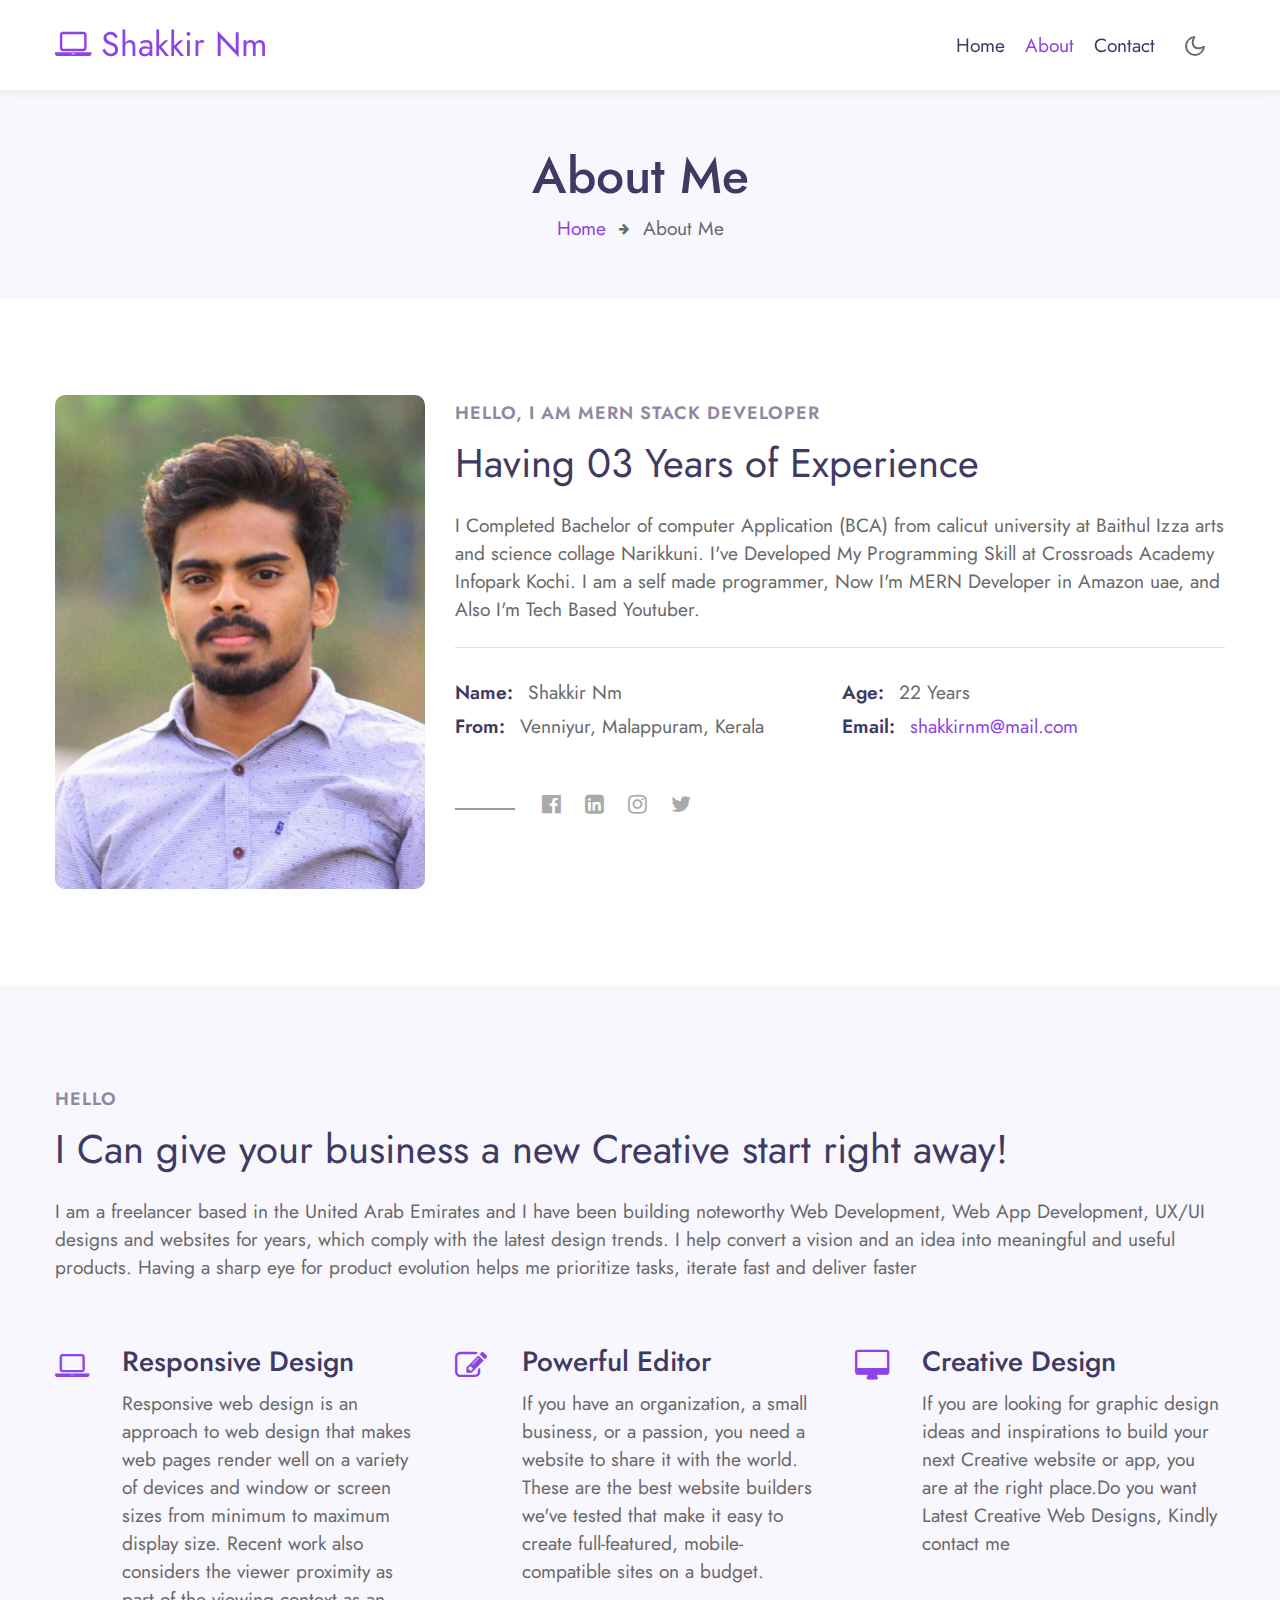
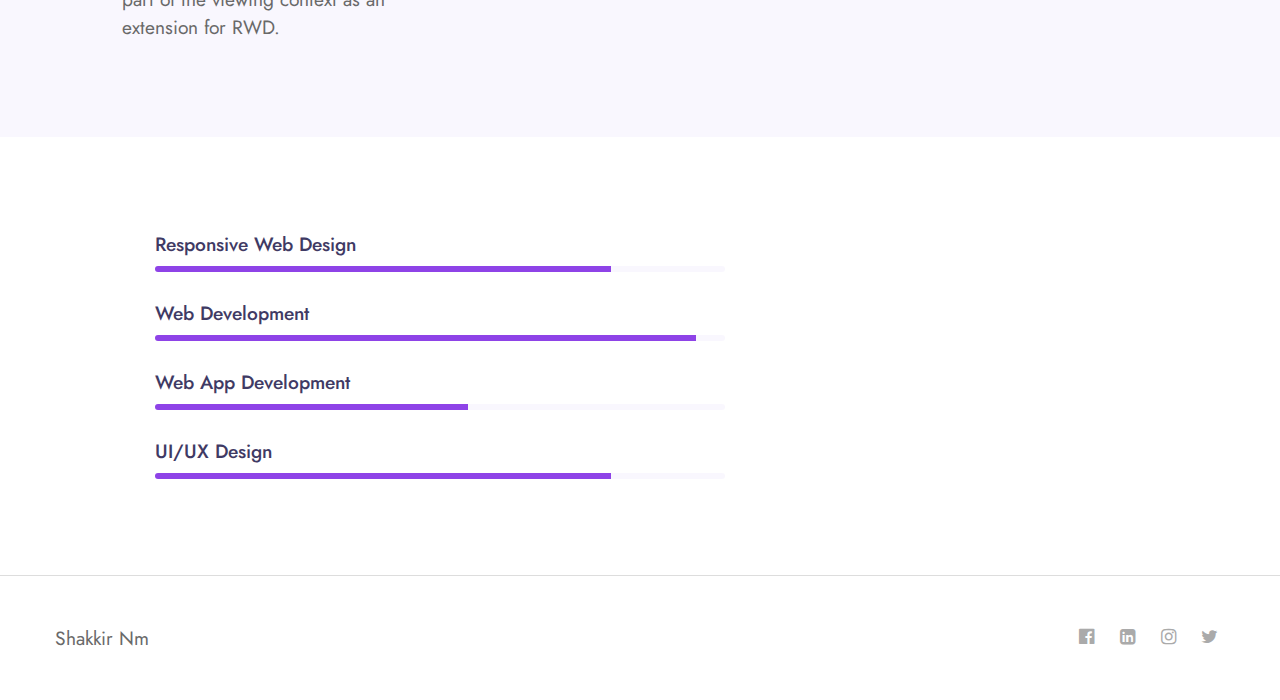
==== commit a81283c8: "validation completed" ====
--- a/about.html
+++ b/about.html
@@ -120,13 +120,13 @@
                         </div>
                     </div>
                     <div class="my-social mt-lg-5 mt-4">
-                        <a href="#download" class="btn btn-style btn-primary">Download CV</a>
+                        
                         <ul class="social m-0 p-0">
-                            <li><a href="#twitter"><span class="fa fa-twitter"></span></a></li>
-                            <li><a href="#instagram"><span class="fa fa-instagram"></span></a></li>
-                            <li><a href="#facebook"><span class="fa fa-facebook-official"></span></a></li>
-                            <li><a href="#linkedin"><span class="fa fa-linkedin-square"></span></a></li>
-                          </ul>
+                          <li><a href="https://www.facebook.com/shakkirnm/" target="_blank"><span class="fa fa-facebook-official"></span></a></li>
+                          <li><a href="https://www.linkedin.com/in/shakkirnm/" target="_blank"><span class="fa fa-linkedin-square"></span></a></li>
+                          <li><a href="https://www.instagram.com/shakkir_nm/" target="_blank"><span class="fa fa-instagram"></span></a></li>
+                          <li><a href="https://twitter.com/shakkirnm" target="_blank"><span class="fa fa-twitter"></span></a></li>
+                        </ul>
                     </div>
                 </div>
             </div>
@@ -167,7 +167,7 @@
                     </div>
                     <div class="col-md-10 col-10 featured_grid_right_info">
                         <h4><a class="link-hny" href="#url">Powerful Editor </a></h4>
-                        <p>Lorem ipsum dolor sit amet elit consec tetur adipisi elit., rem!</p>
+                        <p>If you have an organization, a small business, or a passion, you need a website to share it with the world. These are the best website builders we've tested that make it easy to create full-featured, mobile-compatible sites on a budget.</p>
                     </div>
                 </div>
             </div>
@@ -180,7 +180,7 @@
                     </div>
                     <div class="col-md-10 col-10 featured_grid_right_info">
                         <h4><a class="link-hny" href="#url">Creative Design </a></h4>
-                        <p>Lorem ipsum dolor sit amet elit consec tetur adipisi elit., rem!</p>
+                        <p>If you are looking for graphic design ideas and inspirations to build your next Creative website or app, you are at the right place.Do you want Latest Creative Web Designs, Kindly contact me</p>
                     </div>
                 </div>
             </div>
@@ -195,16 +195,9 @@
     <div class="content-6-mian py-lg-5 py-md-4">
         <div class="container">
             <div class="content-info-in row">
-                <div class="content-gd col-lg-5">
-                    <h3 class="title-big mb-4">Motivated by the Desire to achieve Success</h3>
-                    <p>Lorem, ipsum dolor sit amet consectetur adipisicing elit. Dolorem, odit! Perspiciatis et
-                        consequuntur non, modi quo mollitia labore laborum voluptas quia officiis fugit soluta molestias
-                        quaerat sapiente sunt.
-                    </p>
-                </div>
                 <div class="content-gd col-lg-6 offset-lg-1">
                     <div class="progress-info">
-                        <h6 class="progress-tittle">UI/UX Design</h6>
+                        <h6 class="progress-tittle">Responsive Web Design </h6>
                         <div class="progress">
                             <div class="progress-bar progress-bar-striped" role="progressbar" style="width: 80%"
                                 aria-valuenow="80" aria-valuemin="0" aria-valuemax="100">
@@ -212,8 +205,7 @@
                         </div>
                     </div>
                     <div class="progress-info">
-                        <h6 class="progress-tittle">Ideas & Technology
-                        </h6>
+                        <h6 class="progress-tittle">Web Development</h6>
                         <div class="progress">
                             <div class="progress-bar progress-bar-striped" role="progressbar" style="width: 95%"
                                 aria-valuenow="95" aria-valuemin="0" aria-valuemax="100">
@@ -221,7 +213,7 @@
                         </div>
                     </div>
                     <div class="progress-info">
-                        <h6 class="progress-tittle">Branding Design</h6>
+                        <h6 class="progress-tittle">Web App Development</h6>
                         <div class="progress">
                             <div class="progress-bar progress-bar-striped" role="progressbar" style="width: 55%"
                                 aria-valuenow="55" aria-valuemin="0" aria-valuemax="100">
@@ -229,7 +221,7 @@
                         </div>
                     </div>
                     <div class="progress-info mb-0">
-                        <h6 class="progress-tittle">Responsive Web Design</h6>
+                        <h6 class="progress-tittle">UI/UX Design</h6>
                         <div class="progress">
                             <div class="progress-bar progress-bar-striped" role="progressbar" style="width: 80%"
                                 aria-valuenow="80" aria-valuemin="0" aria-valuemax="100">
@@ -244,87 +236,11 @@
 <!-- about page third section -->
 
 <!-- subscribe block -->
-<div class="abouthy-img-grids">
-    <div class="img-one">
-        <img src="assets/images/g5.jpg" alt=" " class="img-fluid">
-    </div>
-    <div class="img-one content-mid">
-        <h3 class="title-big"> Stay up to date, Subscribe to the free Newsletter! </h3>
-        <form action="#url" method="GET" class="subscribe-form">
-            <input type="email" name="email" placeholder="Enter your email" required>
-            <button type="submit" class="btn">Subscribe</button>
-          </form>
-
-    </div>
-    <div class="img-one">
-        <img src="assets/images/g3.jpg" alt=" " class="img-fluid">
-    </div>
-</div>
+
 <!-- //subscribe block -->
 
 <!-- achievements block -->
-<section class="w3l-services">
-    <div class="w3l-achievements py-5" id="services">
-        <div class="container py-lg-5">
-            <h5 class="title-small text-center">My achievements</h5>
-            <h3 class="title-big text-center mb-sm-5 mb-4">Personal Awards</h3>
-            <div class="row">
-                <div class="col-lg-6 item">
-                    <div class="card">
-                        <div class="box-wrap">
-                            <div class="icon">
-                                <span class="fa fa-globe"></span>
-                            </div>
-                            <h4><a href="#url">Website of the day</a></h4>
-                            <p>Lorem ipsum dolor sit amet consectetur adipisicing elit. Animi reiciendis labore quisquam
-                                suscipit qui veritatis. voluptas quia officiis fugit soluta sunt</p>
-                        </div>
-                    </div>
-                </div>
-
-                <div class="col-lg-6 item">
-                    <div class="card">
-                        <div class="box-wrap">
-                            <div class="icon">
-                                <span class="fa fa-laptop"></span>
-                            </div>
-                            <h4><a href="#url"> Awards Site Of The Day</a></h4>
-                            <p>Lorem ipsum dolor sit amet consectetur adipisicing elit. Animi reiciendis labore quisquam
-                                suscipit qui veritatis. voluptas quia officiis fugit soluta sunt</p>
-                        </div>
-                    </div>
-                </div>
-
-                <div class="col-lg-6 item">
-                    <div class="card">
-                        <div class="box-wrap mb-lg-0">
-                            <div class="icon">
-                                <span class="fa fa-trophy"></span>
-                            </div>
-                            <h4><a href="#url">Honorable mention award</a></h4>
-                            <p>Lorem ipsum dolor sit amet consectetur adipisicing elit. Animi reiciendis labore quisquam
-                                suscipit qui veritatis. voluptas quia officiis fugit soluta sunt</p>
-                        </div>
-                    </div>
-                </div>
-
-                <div class="col-lg-6 item">
-                    <div class="card">
-                        <div class="box-wrap mb-0">
-                            <div class="icon">
-                                <span class="fa fa-laptop"></span>
-                            </div>
-                            <h4><a href="#url">Designer of the Company</a></h4>
-                            <p>Lorem ipsum dolor sit amet consectetur adipisicing elit. Animi reiciendis labore quisquam
-                                suscipit qui veritatis. voluptas quia officiis fugit soluta sunt</p>
-                        </div>
-                    </div>
-                </div>
-
-            </div>
-        </div>
-    </div>
-</section>
+
 <!-- //achievements block -->
 
 <!-- Footer -->
@@ -337,10 +253,10 @@
         </div>
         <div class="col-lg-4 footer-right text-lg-right text-center mt-lg-0 mt-3">
           <ul class="social m-0 p-0">
-            <li><a href="#facebook"><span class="fa fa-facebook-official"></span></a></li>
-            <li><a href="#linkedin"><span class="fa fa-linkedin-square"></span></a></li>
-            <li><a href="#instagram"><span class="fa fa-instagram"></span></a></li>
-            <li><a href="#twitter"><span class="fa fa-twitter"></span></a></li>
+            <li><a href="https://www.facebook.com/shakkirnm/" target="_blank"><span class="fa fa-facebook-official"></span></a></li>
+            <li><a href="https://www.linkedin.com/in/shakkirnm/" target="_blank"><span class="fa fa-linkedin-square"></span></a></li>
+            <li><a href="https://www.instagram.com/shakkir_nm/" target="_blank"><span class="fa fa-instagram"></span></a></li>
+            <li><a href="https://twitter.com/shakkirnm" target="_blank"><span class="fa fa-twitter"></span></a></li>
           </ul>
         </div>
       </div>
--- a/assets/css/style-starter.css
+++ b/assets/css/style-starter.css
@@ -11726,3 +11726,5 @@
   opacity: 0; }
 
 /*# sourceMappingURL=style-starter.css.map */
+
+
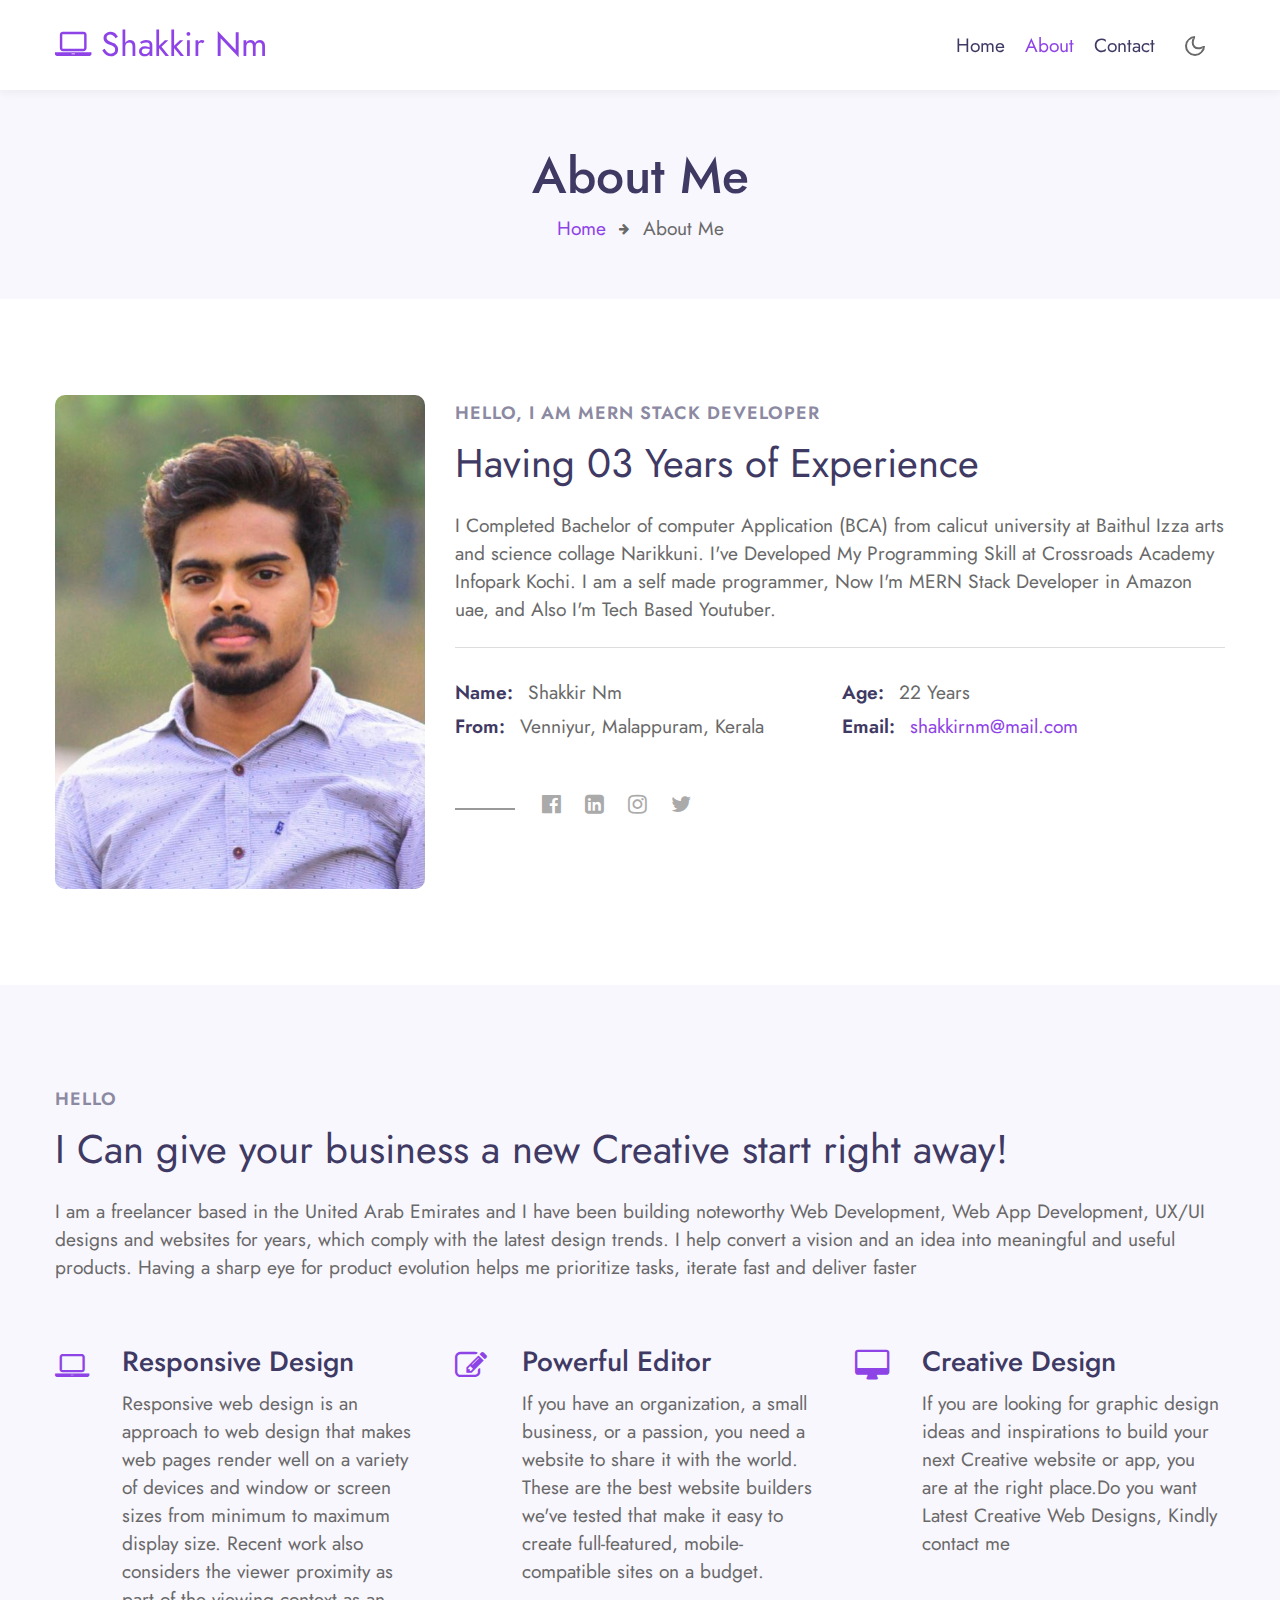
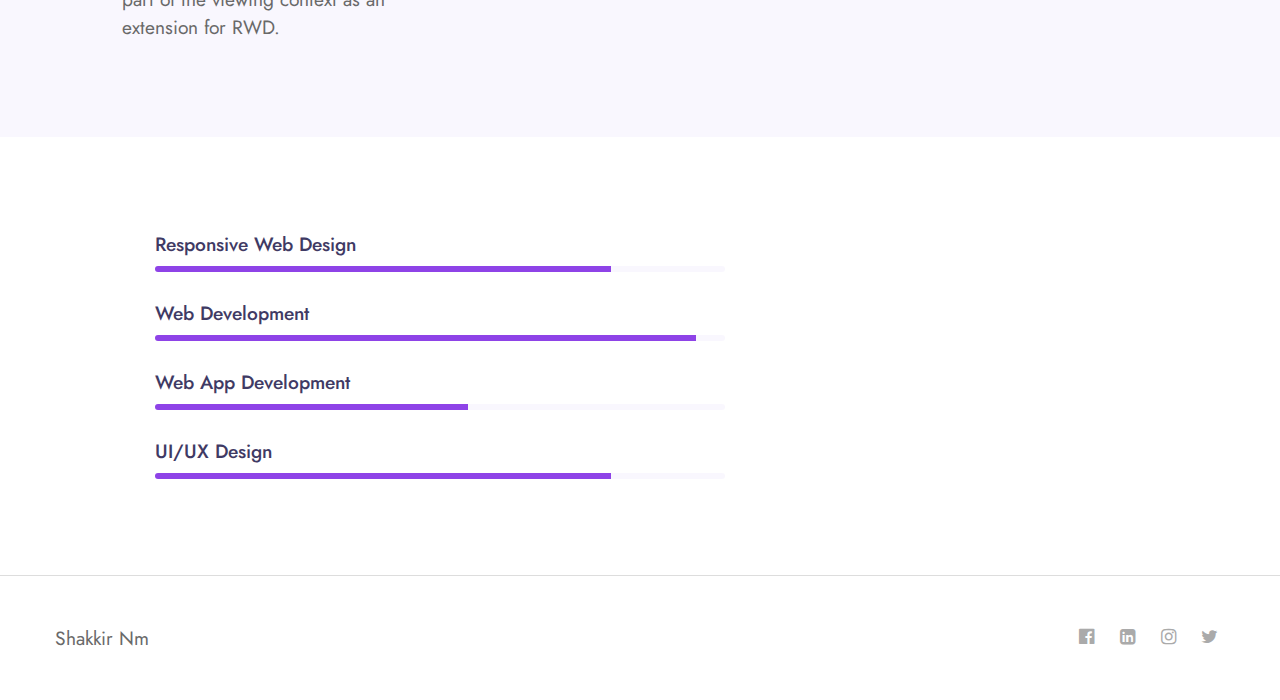
==== commit 89103656: "content edited" ====
--- a/about.html
+++ b/about.html
@@ -10,7 +10,7 @@
   <meta charset="utf-8">
   <meta name="viewport" content="width=device-width, initial-scale=1, shrink-to-fit=no">
 
-  <title>Shakkir Nm Personal Portfolio Category Bootstrap Responsive Website Template | About : W3layouts</title>
+  <title>Shakkir Nm </title>
 
   <!-- google fonts -->  
   <link href="//fonts.googleapis.com/css2?family=Jost:wght@300;400;600&display=swap" rel="stylesheet">
@@ -104,7 +104,7 @@
                     <h5 class="title-small mb-2">Hello, I am MERN Stack Developer</h5>
                     <h3 class="title-big">Having 03 Years of Experience</h3>
                     <p class="mt-4">I Completed Bachelor of computer Application (BCA) from calicut university at Baithul Izza arts and science collage Narikkuni.
-                       I've Developed My Programming Skill at Crossroads Academy Infopark Kochi. I am a self made programmer, Now I'm MERN Developer in Amazon uae, and Also I'm Tech Based Youtuber. </p>
+                       I've Developed My Programming Skill at Crossroads Academy Infopark Kochi. I am a self made programmer, Now I'm MERN Stack Developer in Amazon uae, and Also I'm Tech Based Youtuber. </p>
                     <div class="my-info mt-4">
                         <div class="single-info"><span>Name:</span>
                             <p>Shakkir Nm</p>
--- a/assets/css/style-starter.css
+++ b/assets/css/style-starter.css
@@ -11728,3 +11728,7 @@
 /*# sourceMappingURL=style-starter.css.map */
 
 
+.err{
+  color: #ff0000 ;
+}
+
